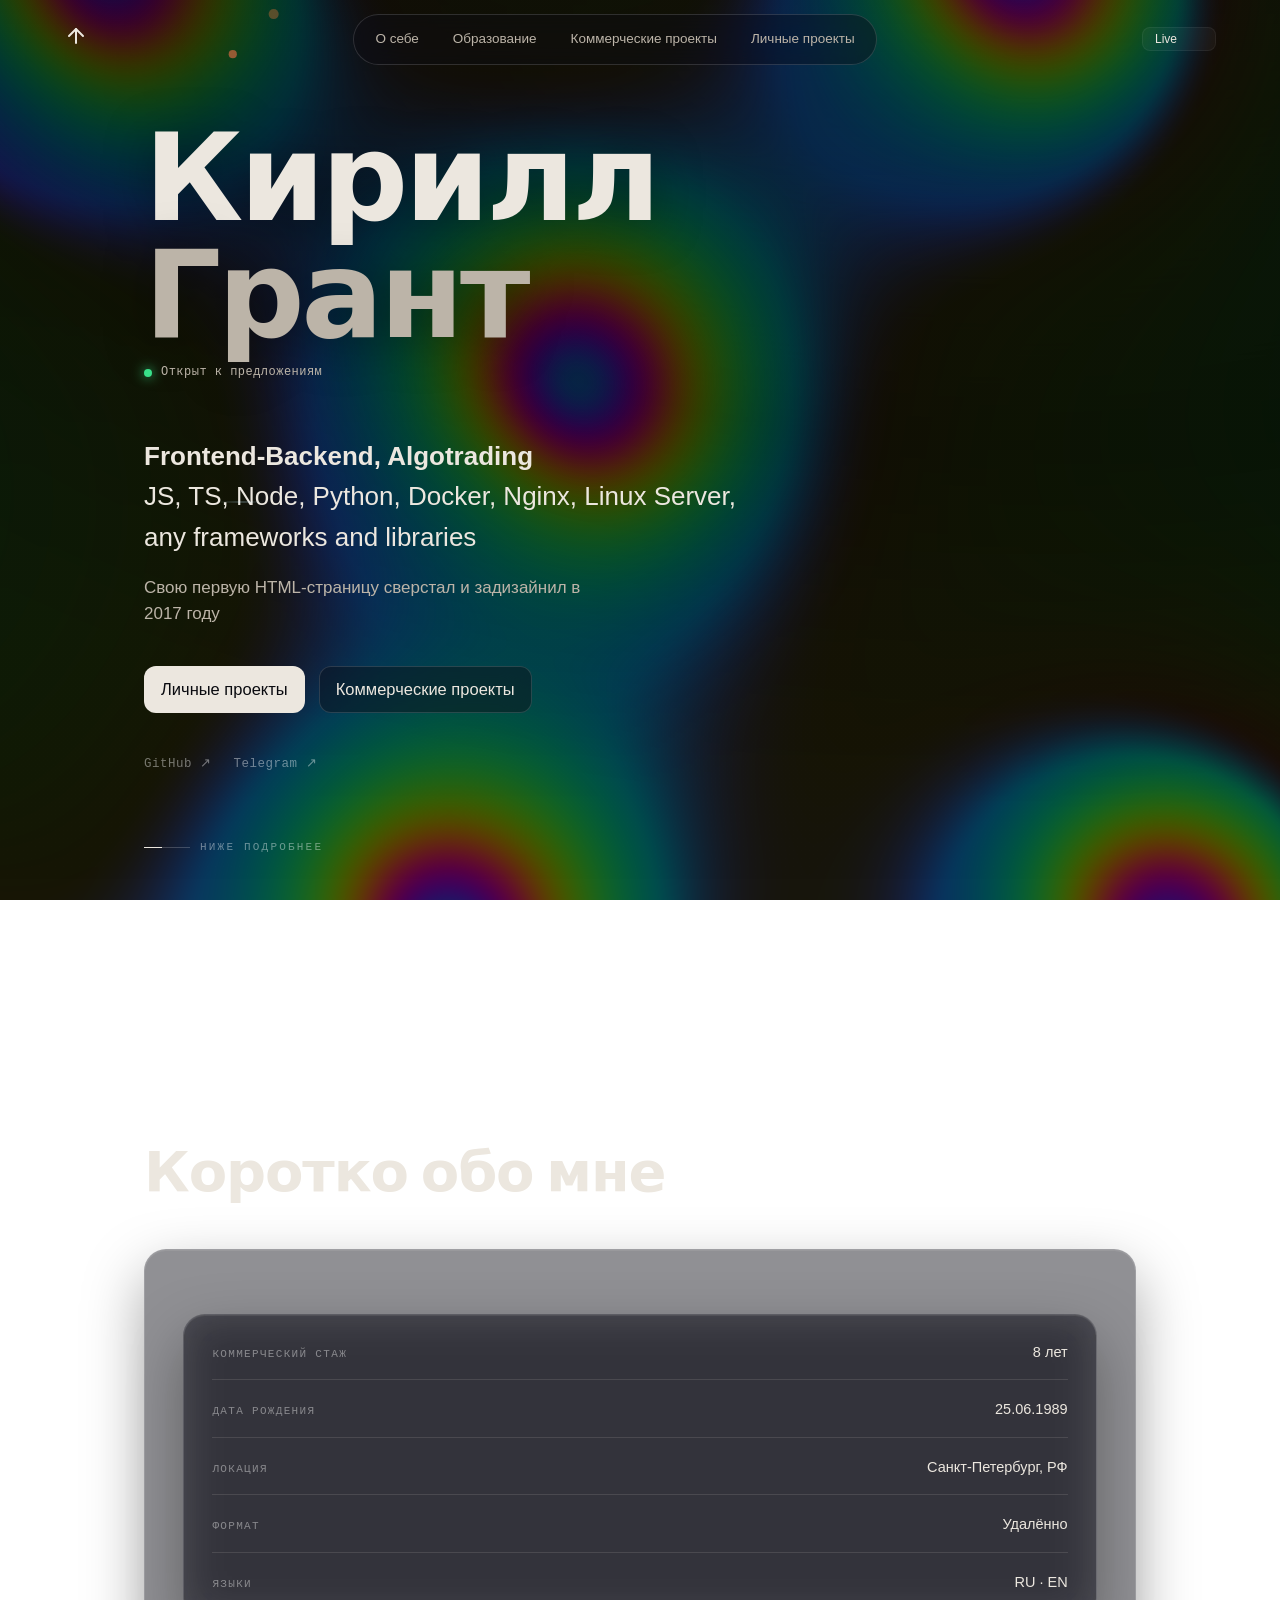
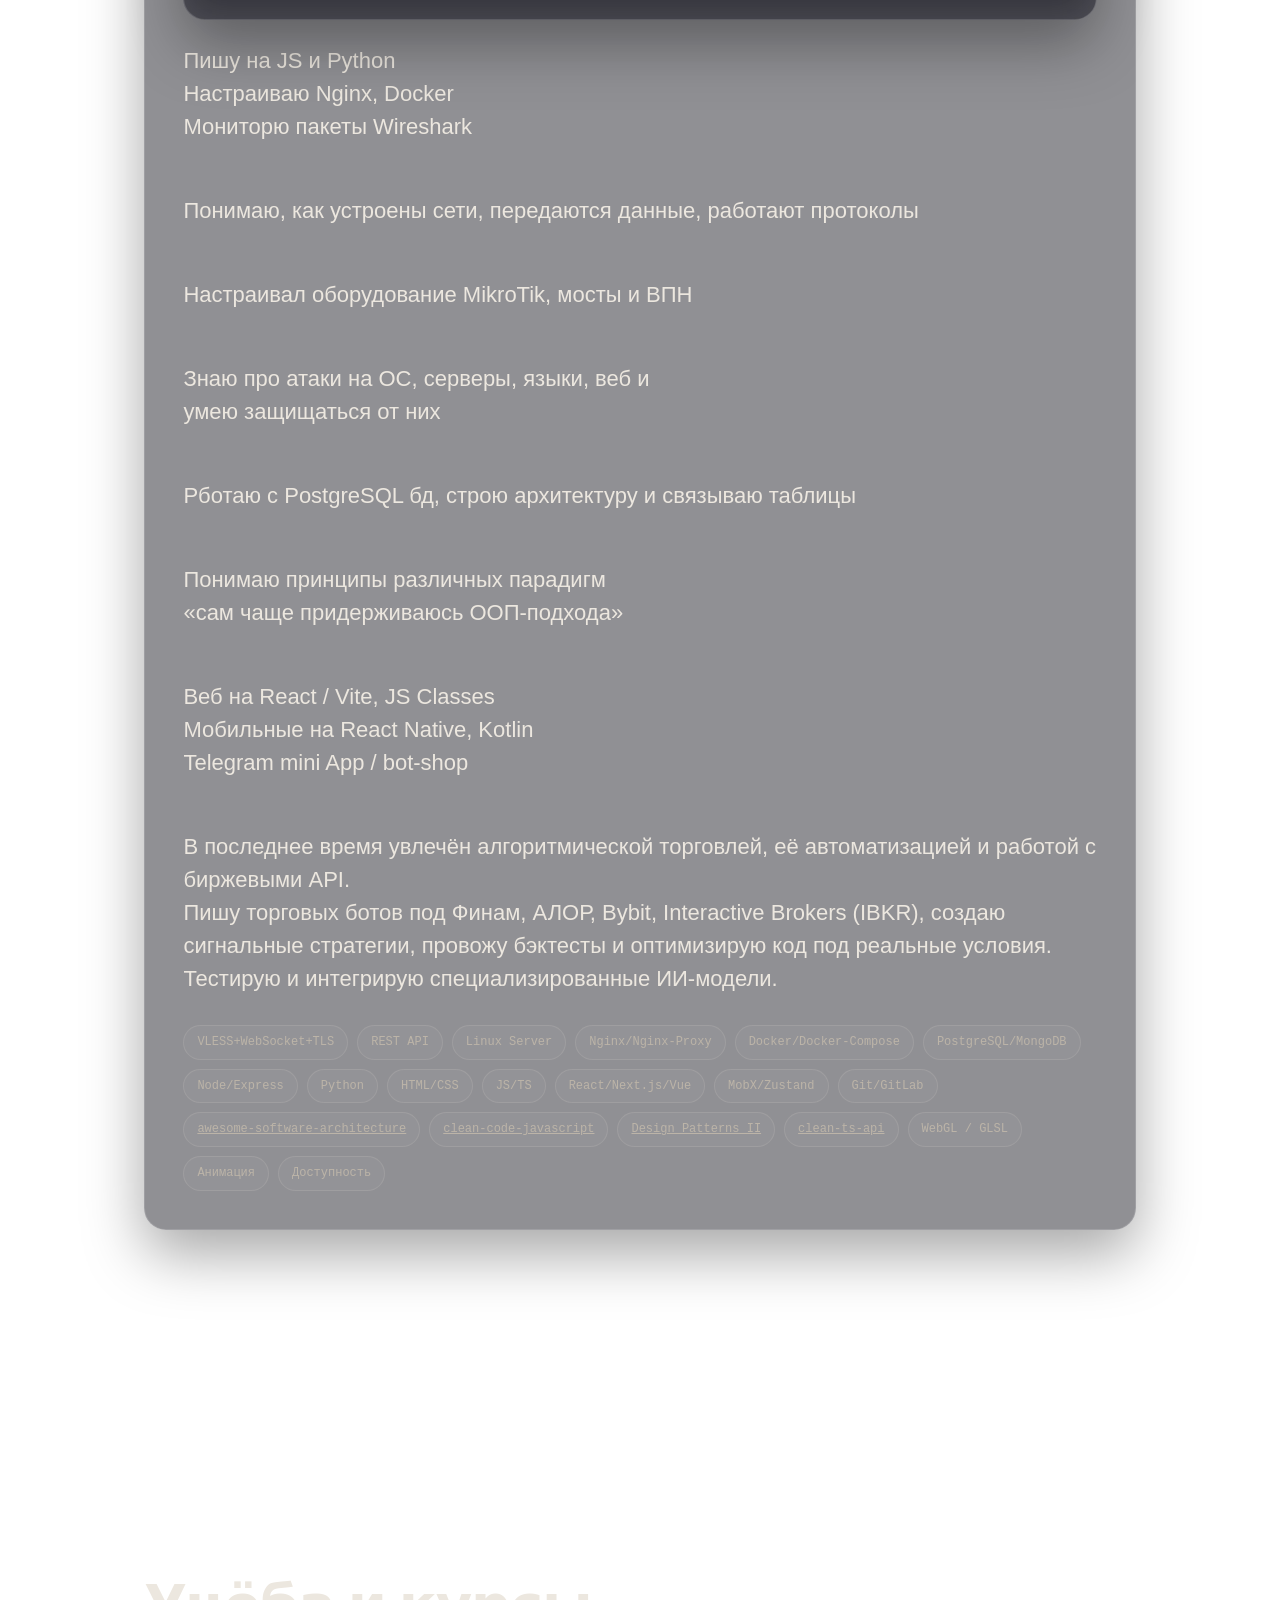
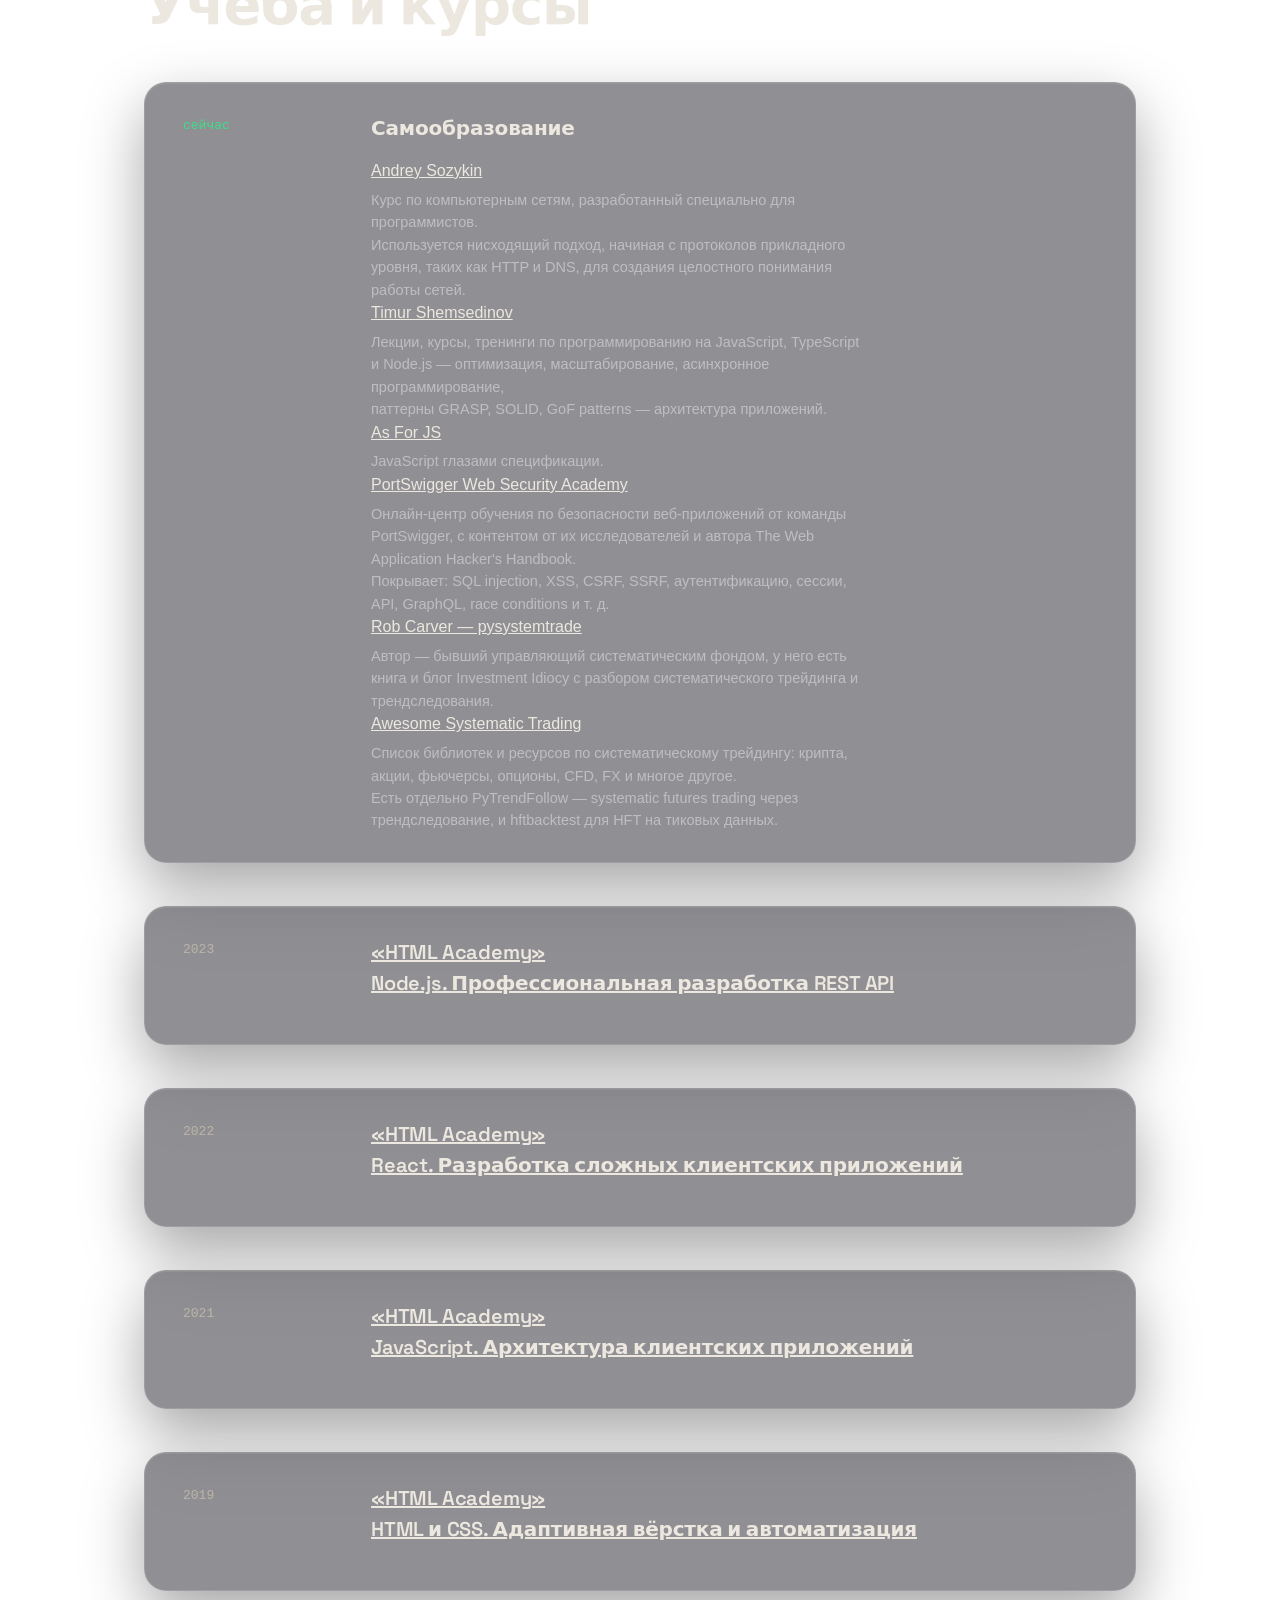
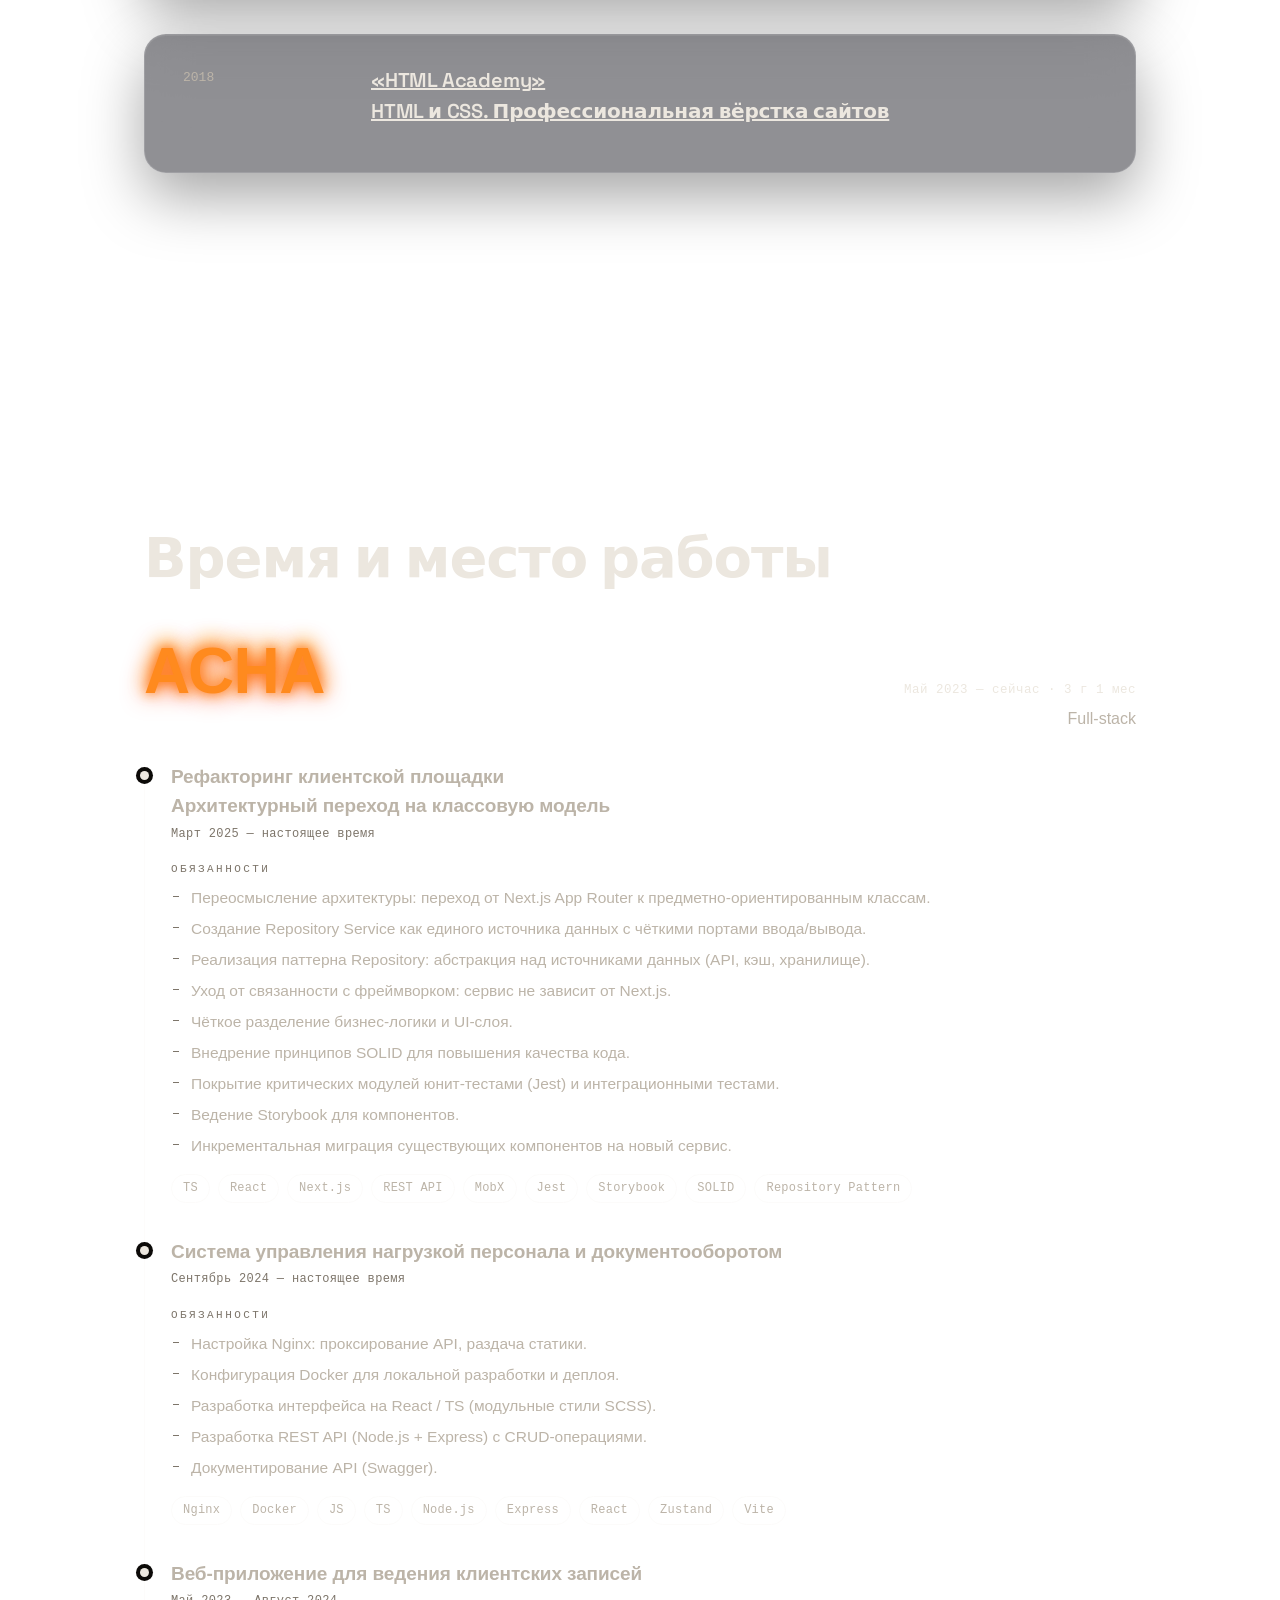
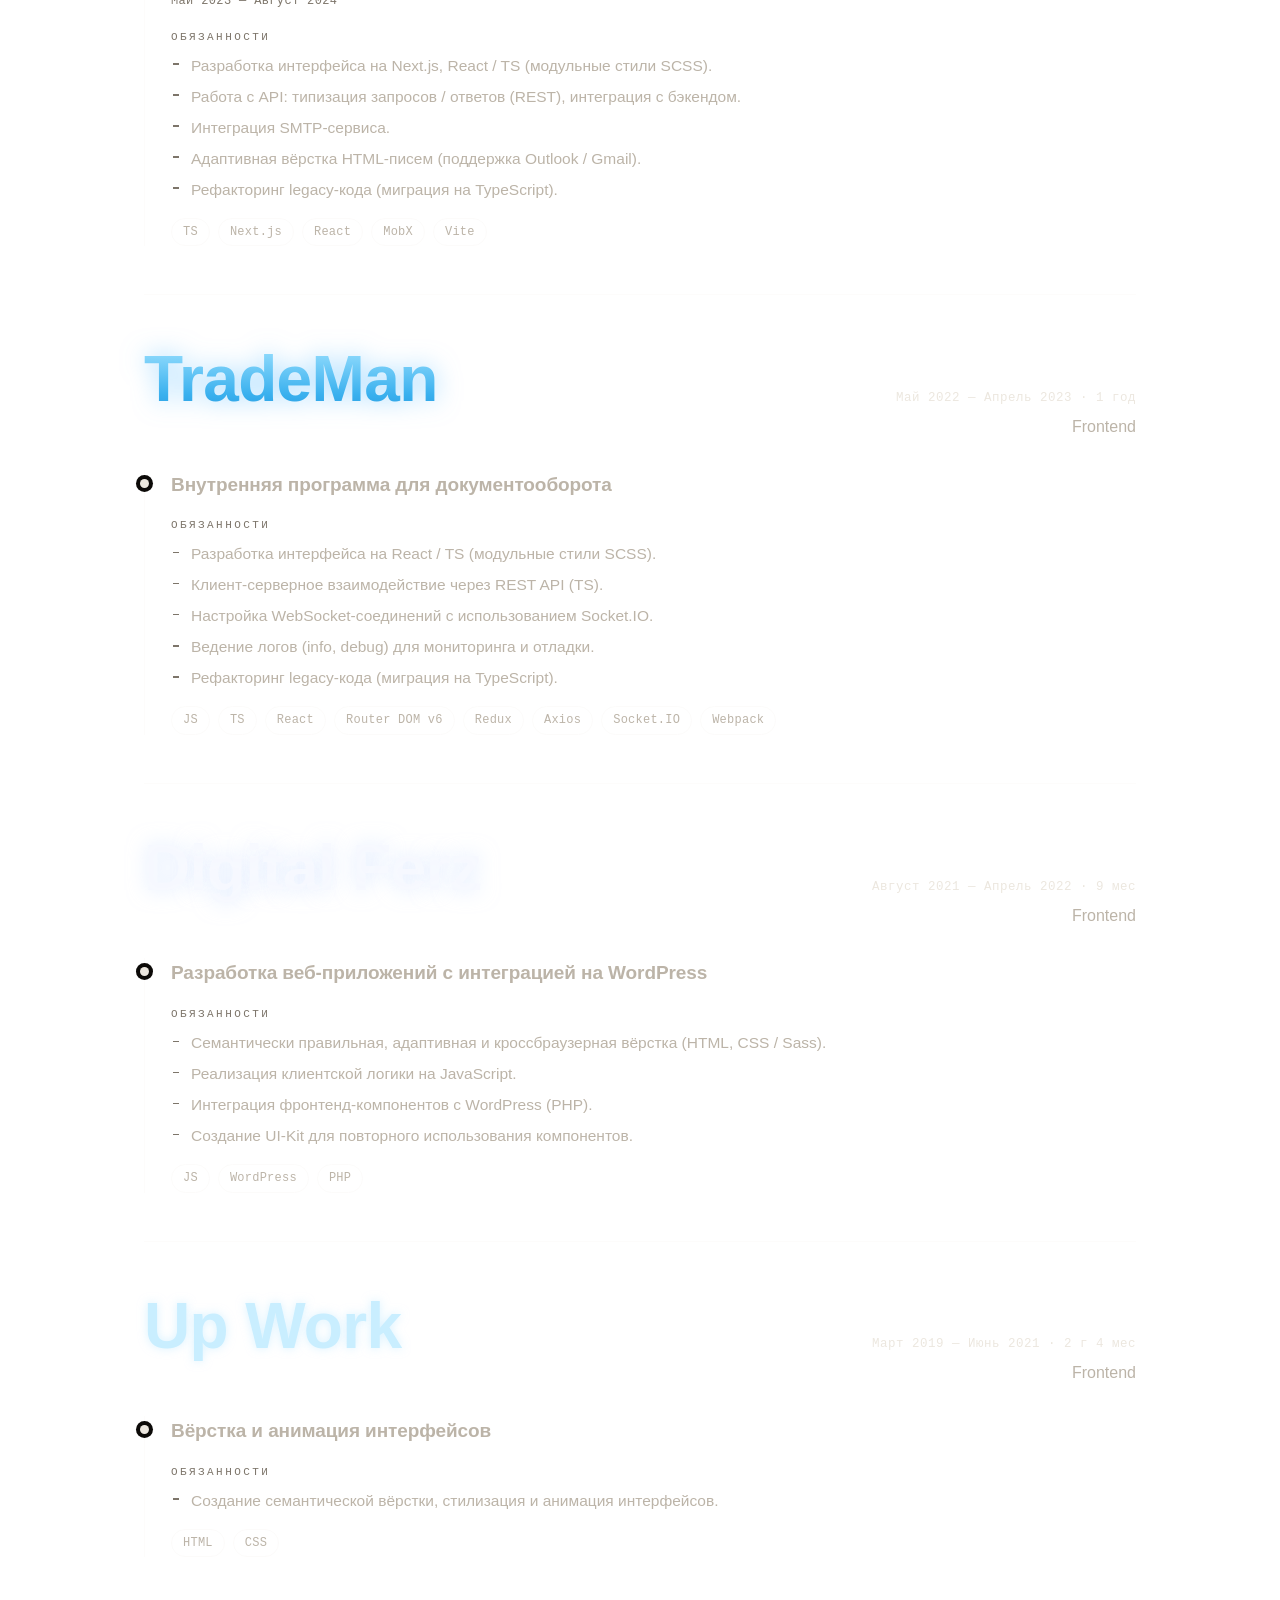
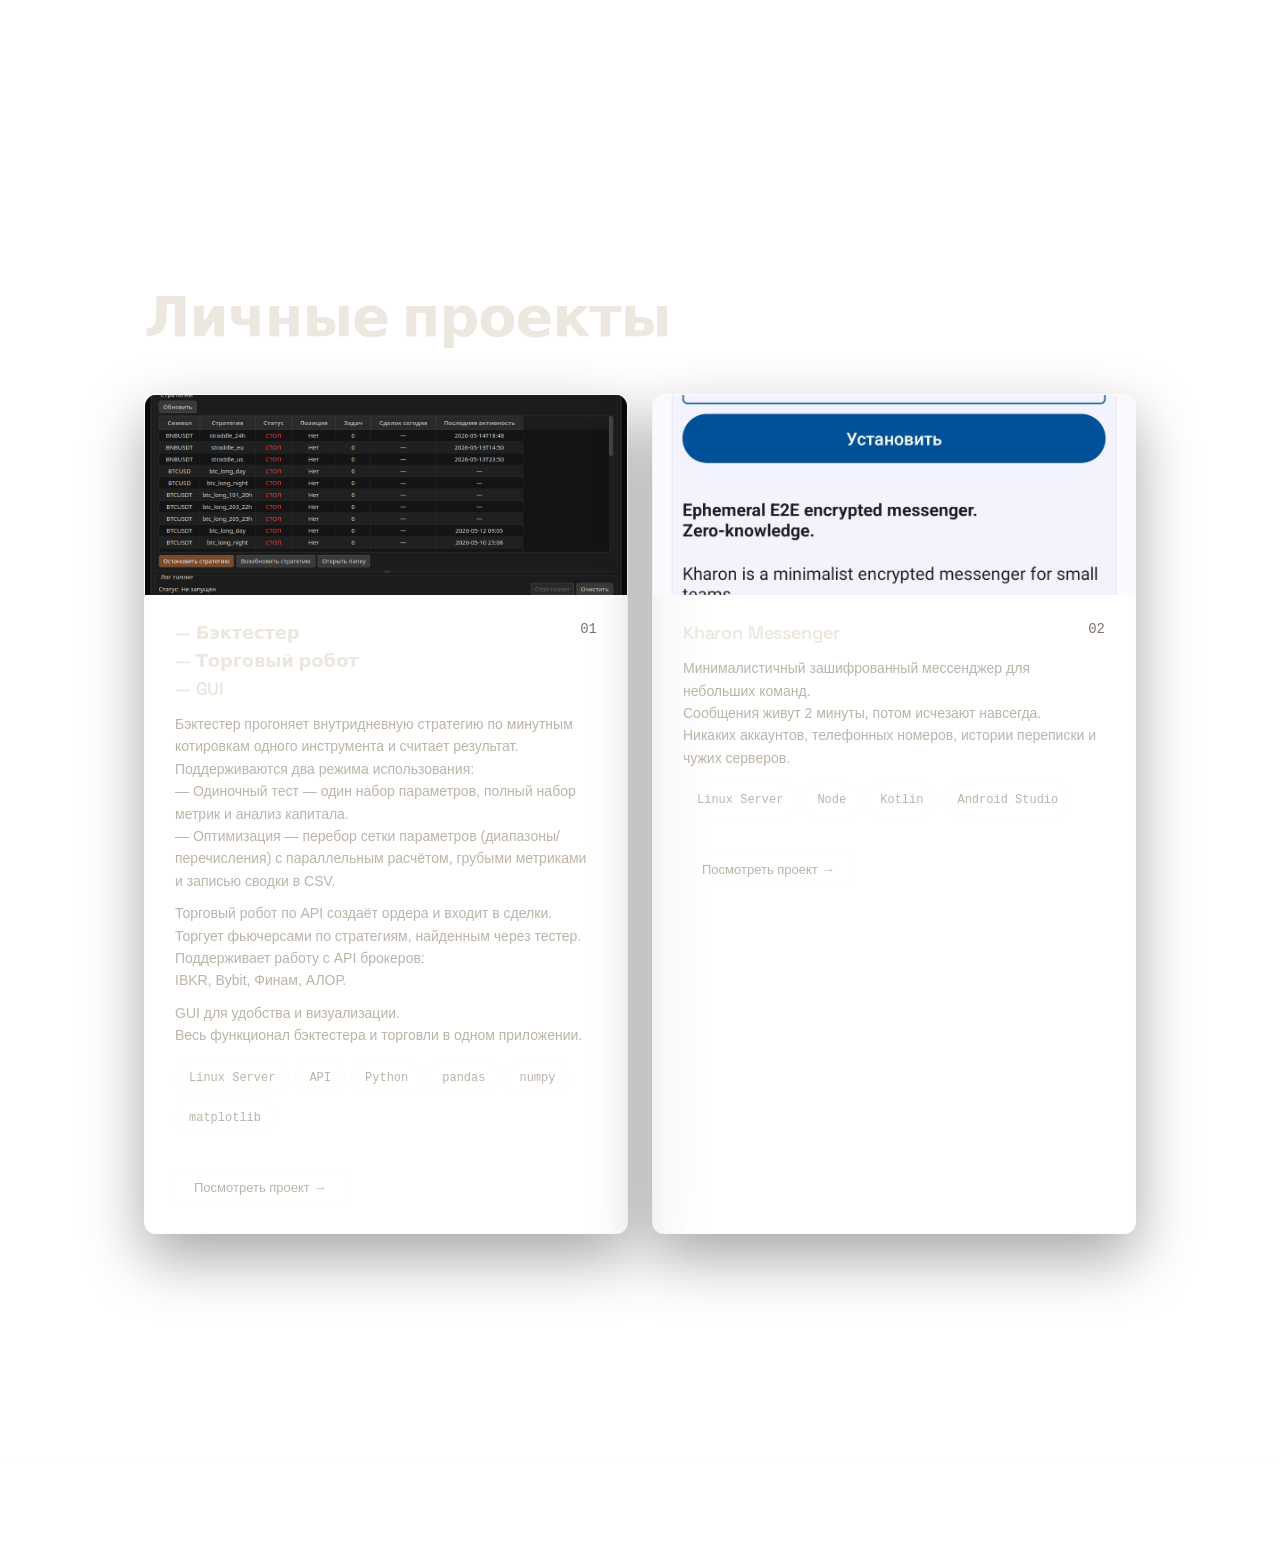
==== index.html @ 5e3b69ba "start" ====
<!DOCTYPE html>
<html lang="ru">
<head>
<meta charset="UTF-8">
<meta name="viewport" content="width=device-width, initial-scale=1.0">

<!-- ============================ SEO ============================ -->
<title>Кирилл Грант — Full-stack-разработчик · Портфолио и резюме</title>
<meta name="description" content="Портфолио и резюме Front-Back-разработчика. О себе, образование и избранные проекты. Вёрстка, JavaScript, интерактивные интерфейсы.">
<meta name="keywords" content="портфолио, резюме, frontend, веб-разработчик, javascript, backend, UI, Кирилл Грант">
<meta name="author" content="Кирилл Грант">
<meta name="robots" content="index, follow">
<meta name="theme-color" content="#06070c">
<link rel="canonical" href="https://webdotG.github.io/">

<!-- Open Graph -->
<meta property="og:type" content="website">
<meta property="og:site_name" content="Кирилл Грант — Портфолио">
<meta property="og:title" content="Кирилл Грант — Front-Back-разработчик">
<meta property="og:description" content="Портфолио и резюме: о себе, образование и избранные проекты.">
<meta property="og:url" content="https://webdotG.github.io/">
<meta property="og:image" content="og-image.png">
<meta property="og:image:width" content="1200">
<meta property="og:image:height" content="630">
<meta property="og:locale" content="ru_RU">

<!-- Twitter -->
<meta name="twitter:card" content="summary_large_image">
<meta name="twitter:title" content="Кирилл Грант — Front-Back-разработчик">
<meta name="twitter:description" content="Портфолио и резюме: о себе, образование и избранные проекты.">
<meta name="twitter:image" content="og-image.png">

<!-- favicon (inline, без отдельного файла) -->
<link rel="icon" href="data:image/svg+xml,%3Csvg xmlns='http://www.w3.org/2000/svg' viewBox='0 0 32 32'%3E%3Crect width='32' height='32' rx='8' fill='%230a0b10'/%3E%3Ctext x='16' y='22' font-family='monospace' font-size='16' font-weight='700' fill='white' text-anchor='middle'%3EКГ%3C/text%3E%3C/svg%3E">

<!-- Structured data: Person -->
<script type="application/ld+json">
{
  "@context": "https://schema.org",
  "@type": "Person",
  "name": "Кирилл Грант",
  "jobTitle": "Front-Back-разработчик",
  "url": "https://webdotG.github.io/",
  "email": "mailto:webdotg.inbox@gmail.com",
  "sameAs": [
    "https://github.com/webdotG",
    "https://t.me/KirillGrant"
  ]
}
</script>

<link rel="preconnect" href="https://fonts.googleapis.com">
<link rel="preconnect" href="https://fonts.gstatic.com" crossorigin>
<link href="https://fonts.googleapis.com/css2?family=Space+Grotesk:wght@400;500;600;700&display=swap" rel="stylesheet">
<link rel="stylesheet" href="styles.css">
<link rel="stylesheet" href="style_job.css">
<link rel="stylesheet" href="lightbox.css">
</head>

<body>
  <!-- shader background: move the mouse · click for a pulse -->
  <canvas id="bg" aria-hidden="true"></canvas>
  <div class="scrim" aria-hidden="true"></div>

  <!-- particles for commercial projects -->
  <canvas id="fx" aria-hidden="true"></canvas>

  <!-- Lightbox для изображений -->
  <div class="lightbox" id="lightbox" aria-hidden="true">
    <button class="lightbox-close" id="lightbox-close" aria-label="Закрыть">✕</button>
    <img class="lightbox-img" id="lightbox-img" src="" alt="Увеличенное изображение">
  </div>

  <div class="page">

    <!-- ===================== NAV ===================== -->
    <nav class="nav">
      <a class="brand" href="#top" aria-label="В начало">
        <svg width="24" height="24" viewBox="0 0 24 24" fill="none" stroke="currentColor" stroke-width="2" stroke-linecap="round" stroke-linejoin="round">
          <path d="M12 19V5"/>
          <path d="M5 12l7-7 7 7"/>
        </svg>
      </a>
      <div class="nav-links">
        <a href="#about">О себе</a>
        <a href="#education">Образование</a>
        <a href="#contact">Коммерческие проекты</a>
        <a href="#work">Личные проекты</a>
      </div>
      <button class="bg-toggle no-ripple" data-bg-cycle type="button" aria-label="Сменить фон">
        <span data-bg-label>Фон 1</span>
      </button>
    </nav>

    <!-- ===================== HERO ===================== -->
    <header class="hero wrap" id="top" data-screen-label="Hero">
      <h1>Кирилл<br><span class="accent">Грант</span></h1>
      <div class="status"><span class="dot"></span>Открыт к предложениям</div>
      <p class="role"><b>Frontend-Backend, Algotrading<br/></b> JS, TS, Node, Python, Docker, Nginx, Linux Server, <br/>
      any frameworks and libraries</p>
      <p class="lede">
        Свою первую HTML-страницу сверстал и задизайнил в 2017 году<br/>
      </p>
      <div class="cta">
        <a class="btn btn-primary" href="#work">Личные проекты</a>
        <a class="btn btn-ghost" href="#contact">Коммерческие проекты</a>
      </div>
      <div class="socials">
        <a href="https://github.com/webdotG" target="_blank" rel="noopener">GitHub ↗</a>
        <a href="https://t.me/KirillGrant" target="_blank" rel="noopener">Telegram ↗</a>
      </div>
      <div class="scroll-hint"><span class="line"></span>Ниже подробнее</div>
    </header>


    <!-- ===================== ABOUT ===================== -->
    <section class="section wrap" id="about" data-screen-label="О себе">
      <div class="section-head reveal">
        <span class="eyebrow">О себе</span>
        <h2>Коротко обо мне</h2>
      </div>
      <div class="about-grid">
        <div class="card about-text reveal">
          <aside class="about-side">
            <div class="card facts reveal d2">
              <div class="fact"><span class="k">Коммерческий стаж</span><span class="v">8 лет</span></div>
              <div class="fact"><span class="k">Дата рождения</span><span class="v">25.06.1989</span></div>
              <div class="fact"><span class="k">Локация</span><span class="v">Санкт-Петербург, РФ</span></div>
              <div class="fact"><span class="k">Формат</span><span class="v">Удалённо</span></div>
              <div class="fact"><span class="k">Языки</span><span class="v">RU · EN</span></div>
            </div>
          </aside>

          <p class="lead">
            Пишу на JS и Python
            <br/>Настраиваю Nginx, Docker
            <br/>Мониторю пакеты Wireshark
          </p>
          <p class="lead">
            Понимаю, как устроены сети, передаются данные, работают протоколы
          </p>
          <p class="lead">
            Настраивал оборудование MikroTik, мосты и ВПН
          </p>
          <p class="lead">
            Знаю про атаки на ОС, серверы, языки, веб и
            <br/>умею защищаться от них
          </p>
          <p class="lead">
            Рботаю с PostgreSQL бд, строю архитектуру и связываю таблицы
          </p>
          <p class="lead">
            Понимаю принципы различных парадигм
            <br/>«сам чаще придерживаюсь ООП-подхода»
          </p>
          <p class="lead">
            Веб на React / Vite, JS Classes
            <br/>Мобильные на React Native, Kotlin
            <br/>Telegram mini App / bot-shop
          </p>

          <p class="lead">
            В последнее время увлечён алгоритмической торговлей, её автоматизацией и работой с биржевыми API.
            <br/>Пишу торговых ботов под Финам, АЛОР, Bybit, Interactive Brokers (IBKR), создаю сигнальные стратегии, провожу бэктесты и оптимизирую код под реальные условия.
            <br/>Тестирую и интегрирую специализированные ИИ-модели.
          </p>

          <div class="tags" aria-label="Навыки">
            <span class="tag">VLESS+WebSocket+TLS</span>
            <span class="tag">REST API</span>
            <span class="tag">Linux Server</span>
            <span class="tag">Nginx/Nginx-Proxy</span>
            <span class="tag">Docker/Docker-Compose</span>
            <span class="tag">PostgreSQL/MongoDB</span>
            <span class="tag">Node/Express</span>
            <span class="tag">Python</span>
            <span class="tag">HTML/CSS</span>
            <span class="tag">JS/TS</span>
            <span class="tag">React/Next.js/Vue</span>
            <span class="tag">MobX/Zustand</span>
            <span class="tag">Git/GitLab</span>
            <span class="tag"><a href="https://github.com/mehdihadeli/awesome-software-architecture" target="_blank" rel="noopener">awesome-software-architecture</a></span>
            <span class="tag"><a href="https://github.com/ryanmcdermott/clean-code-javascript" target="_blank" rel="noopener">clean-code-javascript</a></span>
            <span class="tag"><a href="https://feedback.refactoring.guru/communities/3/topics/946-idea-for-a-new-book-on-design-patterns" target="_blank" rel="noopener">Design Patterns II</a></span>
            <span class="tag"><a href="https://github.com/rmanguinho/clean-ts-api" target="_blank" rel="noopener">clean-ts-api</a></span>
            <span class="tag">WebGL / GLSL</span>
            <span class="tag">Анимация</span>
            <span class="tag">Доступность</span>
          </div>
        </div>

      </div>
    </section>

    <!-- ===================== EDUCATION ===================== -->
    <section class="section wrap" id="education" data-screen-label="Образование">
      <div class="section-head reveal">
        <span class="eyebrow">Образование</span>
        <h2>Учёба и курсы</h2>
      </div>
      <div class="timeline">

        <article class="card edu reveal d1">
          <div class="when"><span class="now">сейчас</span></div>
          <div>
            <h3>Самообразование</h3>

            <a href="https://asozykin.ru/courses/networks_online" target="_blank" rel="noopener">Andrey Sozykin</a>
            <p>
              Курс по компьютерным сетям, разработанный специально для программистов.<br/>
              Используется нисходящий подход, начиная с протоколов прикладного уровня, таких как HTTP и DNS, для создания целостного понимания работы сетей.
            </p>

            <a href="https://www.youtube.com/@TimurShemsedinov" target="_blank" rel="noopener">Timur Shemsedinov</a>
            <p>
              Лекции, курсы, тренинги по программированию на JavaScript, TypeScript и Node.js — оптимизация, масштабирование, асинхронное программирование,
              <br/>паттерны GRASP, SOLID, GoF patterns — архитектура приложений.
            </p>

            <a href="https://www.youtube.com/@AsForJS" target="_blank" rel="noopener">As For JS</a>
            <p>
              JavaScript глазами спецификации.
            </p>

            <a href="https://portswigger.net/web-security" target="_blank" rel="noopener">PortSwigger Web Security Academy</a>
            <p>
              Онлайн-центр обучения по безопасности веб-приложений от команды PortSwigger, с контентом от их исследователей и автора The Web Application Hacker's Handbook.
              <br/>Покрывает: SQL injection, XSS, CSRF, SSRF, аутентификацию, сессии, API, GraphQL, race conditions и т. д.
            </p>

            <a href="https://github.com/robcarver17/pysystemtrade" target="_blank" rel="noopener">Rob Carver — pysystemtrade</a>
            <p>
              Автор — бывший управляющий систематическим фондом, у него есть книга и блог Investment Idiocy с разбором систематического трейдинга и трендследования.
            </p>

            <a href="https://github.com/wangzhe3224/awesome-systematic-trading" target="_blank" rel="noopener">Awesome Systematic Trading</a>
            <p>
              Список библиотек и ресурсов по систематическому трейдингу: крипта, акции, фьючерсы, опционы, CFD, FX и многое другое.
              <br/>Есть отдельно PyTrendFollow — systematic futures trading через трендследование, и hftbacktest для HFT на тиковых данных.
            </p>

          </div>
        </article>

        <article class="card edu reveal">
          <div class="when">2023</div>
          <div>
            <a href="https://htmlacademy.ru/intensive/nodejs" target="_blank" rel="noopener">
              <h3>«HTML Academy» <br/> Node.js. Профессиональная разработка REST API</h3>
            </a>
          </div>
        </article>

        <article class="card edu reveal">
          <div class="when">2022</div>
          <div>
            <a href="https://htmlacademy.ru/intensive/react" target="_blank" rel="noopener">
              <h3>«HTML Academy» <br/> React. Разработка сложных клиентских приложений</h3>
            </a>
          </div>
        </article>

        <article class="card edu reveal">
          <div class="when">2021</div>
          <div>
            <a href="https://htmlacademy.ru/intensive/ecmascript" target="_blank" rel="noopener">
              <h3>«HTML Academy» <br/> JavaScript. Архитектура клиентских приложений</h3>
            </a>
          </div>
        </article>

        <article class="card edu reveal">
          <div class="when">2019</div>
          <div>
            <a href="https://htmlacademy.ru/intensive/adaptive" target="_blank" rel="noopener">
              <h3>«HTML Academy» <br/> HTML и CSS. Адаптивная вёрстка и автоматизация</h3>
            </a>
          </div>
        </article>

        <article class="card edu reveal">
          <div class="when">2018</div>
          <div>
            <a href="https://htmlacademy.ru/intensive/htmlcss" target="_blank" rel="noopener">
              <h3>«HTML Academy» <br/> HTML и CSS. Профессиональная вёрстка сайтов</h3>
            </a>
          </div>
        </article>

      </div>
    </section>

    <!-- ===================== CONTACT ===================== -->
    <section class="contact wrap" id="contact" data-screen-label="Резюме">
      <div class="section-head reveal">
        <span class="eyebrow">Коммерческие проекты</span>
        <h2>Время и место работы</h2>
      </div>

      <!-- ====== ВСТАВКА ИЗ JOB.HTML ====== -->
      <div class="job-container">
        <!-- АСНА -->
        <article class="job_job reveal">
          <div class="job-head_job">
            <h2 class="company_job fx_job fx-fire_job" data-fx="fire">АСНА</h2>
            <span class="dur_job">Май 2023 — сейчас · 3 г 1 мес</span>
          </div>
          <p class="role_job">Full-stack</p>
          <div class="projects_job">
            <div class="project_job">
              <h3>Рефакторинг клиентской площадки<br/>Архитектурный переход на классовую модель</h3>
              <span class="proj-when_job">Март 2025 — настоящее время</span>
              <p class="label_job">Обязанности</p>
              <ul class="duties_job">
                <li>Переосмысление архитектуры: переход от Next.js App Router к предметно-ориентированным классам.</li>
                <li>Создание Repository Service как единого источника данных с чёткими портами ввода/вывода.</li>
                <li>Реализация паттерна Repository: абстракция над источниками данных (API, кэш, хранилище).</li>
                <li>Уход от связанности с фреймворком: сервис не зависит от Next.js.</li>
                <li>Чёткое разделение бизнес-логики и UI-слоя.</li>
                <li>Внедрение принципов SOLID для повышения качества кода.</li>
                <li>Покрытие критических модулей юнит-тестами (Jest) и интеграционными тестами.</li>
                <li>Ведение Storybook для компонентов.</li>
                <li>Инкрементальная миграция существующих компонентов на новый сервис.</li>
              </ul>
              <div class="stack_job">
                <span class="tag_job">TS</span>
                <span class="tag_job">React</span>
                <span class="tag_job">Next.js</span>
                <span class="tag_job">REST API</span>
                <span class="tag_job">MobX</span>
                <span class="tag_job">Jest</span>
                <span class="tag_job">Storybook</span>
                <span class="tag_job">SOLID</span>
                <span class="tag_job">Repository Pattern</span>
              </div>
            </div>

            <div class="project_job">
              <h3>Система управления нагрузкой персонала и документооборотом</h3>
              <span class="proj-when_job">Сентябрь 2024 — настоящее время</span>
              <p class="label_job">Обязанности</p>
              <ul class="duties_job">
                <li>Настройка Nginx: проксирование API, раздача статики.</li>
                <li>Конфигурация Docker для локальной разработки и деплоя.</li>
                <li>Разработка интерфейса на React / TS (модульные стили SCSS).</li>
                <li>Разработка REST API (Node.js + Express) с CRUD-операциями.</li>
                <li>Документирование API (Swagger).</li>
              </ul>
              <div class="stack_job">
                <span class="tag_job">Nginx</span><span class="tag_job">Docker</span><span class="tag_job">JS</span><span class="tag_job">TS</span><span class="tag_job">Node.js</span><span class="tag_job">Express</span><span class="tag_job">React</span><span class="tag_job">Zustand</span><span class="tag_job">Vite</span>
              </div>
            </div>

            <div class="project_job">
              <h3>Веб-приложение для ведения клиентских записей</h3>
              <span class="proj-when_job">Май 2023 — Август 2024</span>
              <p class="label_job">Обязанности</p>
              <ul class="duties_job">
                <li>Разработка интерфейса на Next.js, React / TS (модульные стили SCSS).</li>
                <li>Работа с API: типизация запросов / ответов (REST), интеграция с бэкендом.</li>
                <li>Интеграция SMTP-сервиса.</li>
                <li>Адаптивная вёрстка HTML-писем (поддержка Outlook / Gmail).</li>
                <li>Рефакторинг legacy-кода (миграция на TypeScript).</li>
              </ul>
              <div class="stack_job">
                <span class="tag_job">TS</span><span class="tag_job">Next.js</span><span class="tag_job">React</span><span class="tag_job">MobX</span><span class="tag_job">Vite</span>
              </div>
            </div>
          </div>
        </article>

        <!-- TradeMan -->
        <article class="job_job reveal">
          <div class="job-head_job">
            <h2 class="company_job fx_job fx-water_job" data-fx="water">TradeMan</h2>
            <span class="dur_job">Май 2022 — Апрель 2023 · 1 год</span>
          </div>
          <p class="role_job">Frontend</p>

          <div class="projects_job">
            <div class="project_job">
              <h3>Внутренняя программа для документооборота</h3>
              <p class="label_job">Обязанности</p>
              <ul class="duties_job">
                <li>Разработка интерфейса на React / TS (модульные стили SCSS).</li>
                <li>Клиент-серверное взаимодействие через REST API (TS).</li>
                <li>Настройка WebSocket-соединений с использованием Socket.IO.</li>
                <li>Ведение логов (info, debug) для мониторинга и отладки.</li>
                <li>Рефакторинг legacy-кода (миграция на TypeScript).</li>
              </ul>
              <div class="stack_job">
                <span class="tag_job">JS</span><span class="tag_job">TS</span><span class="tag_job">React</span><span class="tag_job">Router DOM v6</span><span class="tag_job">Redux</span><span class="tag_job">Axios</span><span class="tag_job">Socket.IO</span><span class="tag_job">Webpack</span>
              </div>
            </div>
          </div>
        </article>

        <!-- Digital Ferz -->
        <article class="job_job reveal">
          <div class="job-head_job">
            <h2 class="company_job fx_job fx-ghost_job" data-fx="ghost">Digital Ferz</h2>
            <span class="dur_job">Август 2021 — Апрель 2022 · 9 мес</span>
          </div>
          <p class="role_job">Frontend</p>

          <div class="projects_job">
            <div class="project_job">
              <h3>Разработка веб-приложений с интеграцией на WordPress</h3>
              <p class="label_job">Обязанности</p>
              <ul class="duties_job">
                <li>Семантически правильная, адаптивная и кроссбраузерная вёрстка (HTML, CSS / Sass).</li>
                <li>Реализация клиентской логики на JavaScript.</li>
                <li>Интеграция фронтенд-компонентов с WordPress (PHP).</li>
                <li>Создание UI-Kit для повторного использования компонентов.</li>
              </ul>
              <div class="stack_job">
                <span class="tag_job">JS</span><span class="tag_job">WordPress</span><span class="tag_job">PHP</span>
              </div>
            </div>
          </div>
        </article>

        <!-- Up Work -->
        <article class="job_job reveal">
          <div class="job-head_job">
            <h2 class="company_job fx_job fx-wind_job" data-fx="wind">Up Work</h2>
            <span class="dur_job">Март 2019 — Июнь 2021 · 2 г 4 мес</span>
          </div>
          <p class="role_job">Frontend</p>

          <div class="projects_job">
            <div class="project_job">
              <h3>Вёрстка и анимация интерфейсов</h3>
              <p class="label_job">Обязанности</p>
              <ul class="duties_job">
                <li>Создание семантической вёрстки, стилизация и анимация интерфейсов.</li>
              </ul>
              <div class="stack_job">
                <span class="tag_job">HTML</span><span class="tag_job">CSS</span>
              </div>
            </div>
          </div>
        </article>
      </div>
    </section>

    <!-- ===================== PORTFOLIO ===================== -->
    <section class="section wrap" id="work" data-screen-label="Портфолио">
      <div class="section-head reveal">
        <span class="eyebrow">Портфолио</span>
        <h2>Личные проекты</h2>
      </div>
      <div class="work-grid">

        <!-- ====== ПРОЕКТ 1: Trade Inn ====== -->
        <div class="card project reveal">
          <div class="thumb" data-full="./img/trading.png">
            <img src="./img/trading.png" alt="Trade Inn preview">
          </div>
          <div class="body">
            <div class="top">
              <h3>— Бэктестер <br/>— Торговый робот<br/>— GUI</h3>
              <span class="num">01</span>
            </div>
            <p>
              Бэктестер прогоняет внутридневную стратегию по минутным котировкам одного инструмента и считает результат.
              <br/>Поддерживаются два режима использования:
              <br/>— Одиночный тест — один набор параметров, полный набор метрик и анализ капитала.
              <br/>— Оптимизация — перебор сетки параметров (диапазоны/перечисления) с параллельным расчётом, грубыми метриками и записью сводки в CSV.
            </p>
            <p>
              Торговый робот по API создаёт ордера и входит в сделки.
              <br/>Торгует фьючерсами по стратегиям, найденным через тестер.
              <br/>Поддерживает работу с API брокеров:
              <br/>IBKR, Bybit, Финам, АЛОР.
            </p>
            <p>
              GUI для удобства и визуализации.
              <br/>Весь функционал бэктестера и торговли в одном приложении.
            </p>
            <div class="meta">
              <span class="tag">Linux Server</span>
              <span class="tag">API</span>
              <span class="tag">Python</span>
              <span class="tag">pandas</span>
              <span class="tag">numpy</span>
              <span class="tag">matplotlib</span>
            </div>
            <a href="https://github.com/webdotG/trade_inn" target="_blank" rel="noopener" class="project-link">
              Посмотреть проект →
            </a>
          </div>
        </div>

        <!-- ====== ПРОЕКТ 2: Kharon Messenger ====== -->
        <div class="card project reveal d1">
          <div class="thumb" data-full="./img/kharon_messeger.jpg">
            <img src="./img/kharon_messeger.jpg" alt="Kharon Messenger preview">
          </div>
          <div class="body">
            <div class="top">
              <h3>Kharon Messenger</h3>
              <span class="num">02</span>
            </div>
            <p>
              Минималистичный зашифрованный мессенджер для небольших команд.
              <br/>Сообщения живут 2 минуты, потом исчезают навсегда.
              <br/>Никаких аккаунтов, телефонных номеров, истории переписки и чужих серверов.
            </p>
            <div class="meta">
              <span class="tag">Linux Server</span>
              <span class="tag">Node</span>
              <span class="tag">Kotlin</span>
              <span class="tag">Android Studio</span>
            </div>
            <a href="https://github.com/webdotG/kharon-mess" target="_blank" rel="noopener" class="project-link">
              Посмотреть проект →
            </a>
          </div>
        </div>

      </div>
    </section>

    <footer class="footer">
      <span>© <span id="year"></span> Кирилл Грант</span>
      <span>Сделано на HTML · CSS · WebGL</span>
    </footer>
  </div>

  <script data-cfasync="false" src="/cdn-cgi/scripts/5c5dd728/cloudflare-static/email-decode.min.js"></script>
  <script src="shaders.js"></script>
  <script src="app.js"></script>
  <script src="script_job.js"></script>
  <script src="lightbox.js"></script>
  <script>
    // year
    document.getElementById('year').textContent = new Date().getFullYear();
    // scroll reveal
    (function(){
      var els = document.querySelectorAll('.reveal');
      if(!('IntersectionObserver' in window)){ els.forEach(function(e){ e.classList.add('in'); }); return; }
      var io = new IntersectionObserver(function(entries){
        entries.forEach(function(en){ if(en.isIntersecting){ en.target.classList.add('in'); io.unobserve(en.target); } });
      }, { threshold:0.14, rootMargin:'0px 0px -8% 0px' });
      els.forEach(function(e){ io.observe(e); });
    })();
  </script>
</body>
</html>
---- styles.css ----
:root{
  --ink:        rgba(255,255,255,0.95);
  --ink-2:      rgba(255,255,255,0.66);
  --ink-3:      rgba(255,255,255,0.42);
  --line:       rgba(255,255,255,0.12);
  --line-2:     rgba(255,255,255,0.20);

  --glass:      rgba(14,15,22,0.46);
  --glass-2:    rgba(20,22,32,0.60);
  --glass-edge: rgba(255,255,255,0.14);

  --maxw: 1120px;
  --gutter: clamp(20px, 5vw, 64px);

  --font-display: "Space Grotesk", ui-sans-serif, system-ui, sans-serif;
  --font-body:    ui-sans-serif, system-ui, -apple-system, "Segoe UI", Roboto, sans-serif;
  --font-mono:    ui-monospace, "SF Mono", "JetBrains Mono", Menlo, Consolas, monospace;

  --r: 16px;
  --r-lg: 22px;
}

*{ margin:0; padding:0; box-sizing:border-box; }
html{ scroll-behavior: auto !important; }
body{
  font-family:var(--font-body);
  color:var(--ink);
  background:#06070c;
  -webkit-font-smoothing:antialiased;
  line-height:1.6;
  overflow-x:hidden;
}

/* fixed shader layer */
#bg{
  position:fixed; inset:0;
  width:100vw; height:100vh;
  display:block; z-index:0;
  pointer-events:none;
}
/* legibility scrim that sits between canvas and content */

.scrim{
  position:fixed; inset:0; z-index:1; pointer-events:none;
  background:
    radial-gradient(120% 90% at 80% 0%, rgba(0,0,0,0) 0%, rgba(0,0,0,0.25) 55%, rgba(0,0,0,0) 100%),
    linear-gradient(180deg, rgba(6,7,12,0.20) 0%, rgba(6,7,12,0.05) 40%, rgba(6,7,12,0) 100%);
}
.page{ position:relative; z-index:2; }

/* shared layout helpers */
.wrap{ max-width:var(--maxw); margin:0 auto; padding-inline:var(--gutter); }
.mono{ font-family:var(--font-mono); }
.eyebrow{
  font-family:var(--font-mono);
  font-size:11px; letter-spacing:0.34em; text-transform:uppercase;
  color:var(--ink-3);
  display:inline-flex; align-items:center; gap:10px;
}
.eyebrow::before{
  content:""; width:22px; height:1px; background:var(--line-2);
}
a{ color:inherit; }

/* ---------------- NAV ---------------- */
.nav{
  position:fixed; top:0; left:0; right:0; z-index:20;
  display:flex; align-items:center; justify-content:space-between;
  padding:14px var(--gutter);
}
/* .nav .brand{
  display:flex; align-items:center; gap:12px;
  font-family:var(--font-display); font-weight:600; letter-spacing:-0.01em;
  font-size:21px;
  text-decoration: none;
} */
.brand .mark{
  width:30px; height:30px; border-radius:9px;
  display:grid; place-items:center;
  background:linear-gradient(150deg, rgba(255,255,255,0.22), rgba(255,255,255,0.04));
  border:1px solid var(--glass-edge);
  font-family:var(--font-mono); font-size:13px; font-weight:600;
}
.nav-links{
  display:flex; align-items:center; gap:4px;
  padding:6px;
  background:var(--glass); border:1px solid var(--glass-edge);
  border-radius:999px;
  backdrop-filter:blur(18px) saturate(1.4); -webkit-backdrop-filter:blur(18px) saturate(1.4);
}
.nav-links a{
  text-decoration:none; color:var(--ink-2);
  font-size:13.5px; padding:8px 15px; border-radius:999px;
  transition:color .2s ease, background .2s ease;
}
.nav-links a:hover{ color:var(--ink); background:rgba(255,255,255,0.07); }
/* .bg-toggle{
  display:inline-flex; align-items:center; gap:9px;
  background:var(--glass); border:1px solid var(--glass-edge);
  border-radius:999px; padding:7px 7px 7px 14px;
  backdrop-filter:blur(18px) saturate(1.4); -webkit-backdrop-filter:blur(18px) saturate(1.4);
  cursor:pointer; color:var(--ink-2);
  font-family:var(--font-mono); font-size:11px; letter-spacing:0.06em;
}
.bg-toggle b{ color:var(--ink); font-weight:500; min-width:84px; text-align:left; }
.bg-toggle .swap{
  width:26px; height:26px; border-radius:50%;
  border:1px solid var(--line-2);
  display:grid; place-items:center; font-size:13px; color:var(--ink);
  transition:transform .4s cubic-bezier(.2,.8,.2,1);
}
.bg-toggle:hover .swap{ transform:rotate(180deg); }
@media (max-width:820px){ .nav-links{ display:none; } } */
.bg-toggle {
  font-size: 12px;
  padding: 4px 8px 4px 12px;
  border-radius: 8px;
  background: rgba(255,255,255,0.04);
  border: 1px solid rgba(255,255,255,0.06);
  color: var(--ink-2, #bcb4a8);
  cursor: pointer;
  display: flex;
  align-items: center;
  gap: 6px;
  transition: background 0.25s, border-color 0.25s;
}
.bg-toggle:hover {
  background: rgba(255,255,255,0.08);
  border-color: rgba(255,255,255,0.12);
}
.bg-toggle span:first-child {
  color: var(--ink);
  font-weight: 500;
  min-width: 52px;
  text-align: left;
}
.bg-toggle .swap {
  width: 22px;
  height: 22px;
  border-radius: 50%;
  border: 1px solid var(--line-2, rgba(255,255,255,0.12));
  display: grid;
  place-items: center;
  font-size: 11px;
  color: var(--ink);
  transition: transform 0.4s cubic-bezier(0.2, 0.8, 0.2, 1);
}
.bg-toggle:hover .swap {
  transform: rotate(180deg);
}
/* ---------------- HERO ---------------- */
.hero{
  min-height:100vh;
  display:flex; flex-direction:column; justify-content:center;
  padding-block:120px 80px;
}
.hero .status{
  padding-top: 10px;
  display:inline-flex; align-items:center; gap:9px;
  font-family:var(--font-mono); font-size:12px; letter-spacing:0.04em; color:var(--ink-2);
  margin-bottom:30px;
}
.hero .status .dot{
  width:8px; height:8px; border-radius:50%;
  background:#39e08a; box-shadow:0 0 12px #39e08a;
  animation:blink 2.6s ease-in-out infinite;
}
@keyframes blink{ 0%,100%{opacity:.4;} 50%{opacity:1;} }
.hero h1{
  font-family:var(--font-display); font-weight:600;
  font-size:clamp(46px, 9.5vw, 132px);
  line-height:0.96; letter-spacing:-0.03em;
  text-wrap:balance;
  text-shadow:0 6px 50px rgba(0,0,0,0.4);
}
.hero h1 .accent{ color:var(--ink-2); }
.hero .role{
  margin-top:24px;
  font-size:clamp(18px, 2.4vw, 26px); font-weight:400; color:var(--ink);
  max-width:44ch; text-wrap:pretty;
}
.hero .role b{ font-weight:600; }
.hero .lede{
  margin-top:18px; max-width:52ch; color:var(--ink-2);
  font-size:clamp(15px, 1.6vw, 17px); text-wrap:pretty;
}
.cta{ display:flex; flex-wrap:wrap; gap:14px; margin-top:38px; }
.btn{
  display:inline-flex; align-items:center; gap:10px;
  padding:10px 16px; border-radius:12px; cursor:pointer;
  font-size:16.5px; font-weight:500; text-decoration:none;
  border:1px solid transparent; transition:transform .15s ease, background .2s ease, border-color .2s ease;
}
.btn:active{ transform:translateY(1px); }
.btn-primary{ background:var(--ink); color:#0a0b10; }
.btn-primary:hover{ background:#fff; }
.btn-ghost{ background:var(--glass); border-color:var(--glass-edge); color:var(--ink);
  backdrop-filter:blur(14px); -webkit-backdrop-filter:blur(14px); }
.btn-ghost:hover{ border-color:var(--line-2); background:var(--glass-2); }
.hero .socials{
  display:flex; gap:22px; margin-top:42px;
  font-family:var(--font-mono); font-size:12.5px; letter-spacing:0.04em;
}
.hero .socials a{ color:var(--ink-3); text-decoration:none; transition:color .2s ease; }
.hero .socials a:hover{ color:var(--ink); }
.scroll-hint{
  margin-top:64px; font-family:var(--font-mono); font-size:11px;
  letter-spacing:0.2em; text-transform:uppercase; color:var(--ink-3);
  display:flex; align-items:center; gap:10px;
}
.scroll-hint .line{ width:46px; height:1px; background:var(--line-2); position:relative; overflow:hidden; }
.scroll-hint .line::after{
  content:""; position:absolute; inset:0; width:40%;
  background:var(--ink); animation:slide 2.4s ease-in-out infinite;
}
@keyframes slide{ 0%{transform:translateX(-120%);} 100%{transform:translateX(320%);} }

/* ---------------- SECTION SHELL ---------------- */
.section{ padding-block:clamp(70px, 11vw, 140px); }
.section-head{ margin-bottom:48px; }
.section-head h2{
  font-family:var(--font-display); font-weight:600;
  font-size:clamp(30px, 5vw, 56px); letter-spacing:-0.02em; line-height:1.04;
  margin-top:16px; text-wrap:balance;
}

/* glass card */
.card{
  margin-bottom: 25px;
  background:var(--glass); border:1px solid var(--glass-edge);
  border-radius:var(--r-lg);
  backdrop-filter:blur(22px) saturate(1.3); -webkit-backdrop-filter:blur(22px) saturate(1.3);
  box-shadow:0 24px 60px rgba(0,0,0,0.35), inset 0 1px 0 rgba(255,255,255,0.08);
}

/* ---------------- ABOUT ---------------- */
.about-grid{
  display:flex; flex-direction: column; width: 100%; gap:30px; 
}
.about-text{ padding:38px clamp(28px,3vw,44px); }
.about-text p{ color:var(--ink-2); font-size:clamp(15px,1.6vw,17.5px); }
.about-text p + p{ margin-top:18px; }
.about-text .lead{ padding-top: 25px; color:var(--ink); font-size:clamp(18px,2vw,22px); line-height:1.5; margin-bottom:26px; }
.tags{ display:flex; flex-wrap:wrap; gap:9px; margin-top:30px; }
.tag{
  font-family:var(--font-mono); font-size:12px; color:var(--ink-2);
  padding:7px 13px; border-radius:999px;
  border:1px solid var(--line); background:rgba(255,255,255,0.03);
}
.about-side{ display:flex; flex-direction:column; gap:20px; }
.portrait{
  aspect-ratio:4/5; border-radius:var(--r-lg); overflow:hidden;
  border:1px solid var(--glass-edge);
}
.facts{ padding:26px 28px; display:grid; gap:18px; }
.fact{ display:flex; justify-content:space-between; align-items:baseline; gap:14px;
  border-bottom:1px solid var(--line); padding-bottom:16px; }
.fact:last-child{ border-bottom:0; padding-bottom:0; }
.fact .k{ font-family:var(--font-mono); font-size:11px; letter-spacing:0.12em; text-transform:uppercase; color:var(--ink-3); }
.fact .v{ text-align:right; color:var(--ink); font-size:14.5px; }
@media (max-width:820px){ .about-grid{ grid-template-columns:1fr; } }

/* striped image placeholder */
.ph{
  position:relative;
  background:
    repeating-linear-gradient(135deg, rgba(255,255,255,0.05) 0 10px, rgba(255,255,255,0.015) 10px 20px),
    linear-gradient(180deg, rgba(255,255,255,0.04), rgba(255,255,255,0.01));
  display:grid; place-items:center;
}
.ph span{
  font-family:var(--font-mono); font-size:11px; letter-spacing:0.18em; text-transform:uppercase;
  color:var(--ink-3); border:1px dashed var(--line-2); padding:8px 14px; border-radius:8px;
  background:rgba(0,0,0,0.25);
}

/* ---------------- EDUCATION (timeline) ---------------- */
.timeline{ display:grid; gap:18px; }
.edu{
  display:grid; grid-template-columns:160px 1fr; gap:28px;
  padding:30px clamp(26px,3vw,38px);
}
.edu .when{ font-family:var(--font-mono); font-size:13px; color:var(--ink-2); padding-top:3px; }
.edu .when .now{ color:#39e08a; }
.edu h3{ font-family:var(--font-display); font-weight:600; font-size:20px; letter-spacing:-0.01em; padding-bottom: 15px;}
.edu .org{ color:var(--ink-2); font-size:14.5px; margin-top:3px; }
.edu p{ color:var(--ink-3); font-size:14.5px; margin-top:5px; max-width:62ch; }
.edu a{padding-top: 15px;}
@media (max-width:620px){ .edu{ grid-template-columns:1fr; gap:10px; } }



/* ---------------- CONTACT / FOOTER ---------------- */
.contact{ padding-block:clamp(80px,12vw,150px); }
.contact .big{
  font-family:var(--font-display); font-weight:600; letter-spacing:-0.025em;
  font-size:clamp(34px,7vw,86px); line-height:1.0; text-wrap:balance;
}
.contact .big a{ text-decoration:none; border-bottom:2px solid var(--line-2);
  transition:border-color .25s ease; }
.contact .big a:hover{ border-color:var(--ink); }
.contact .row{ display:flex; flex-wrap:wrap; gap:28px; margin-top:40px;
  font-family:var(--font-mono); font-size:13px; }
.contact .row a{ color:var(--ink-2); text-decoration:none; transition:color .2s ease; }
.contact .row a:hover{ color:var(--ink); }
.footer{
  border-top:1px solid var(--line); margin-top:90px; padding-block:30px;
  display:flex; flex-wrap:wrap; justify-content:space-between; gap:14px;
  font-family:var(--font-mono); font-size:12px; color:var(--ink-3);
}

/* ---------------- scroll reveal ---------------- */
.reveal{ opacity:0; transform:translateY(26px); transition:opacity .7s ease, transform .7s cubic-bezier(.2,.8,.2,1); }
.reveal.in{ opacity:1; }
.reveal.d1{ transition-delay:.08s; }
.reveal.d2{ transition-delay:.16s; }
.reveal.d3{ transition-delay:.24s; }
@media (prefers-reduced-motion:reduce){
  html{ scroll-behavior:auto; }
  .reveal{ opacity:1; transform:none; transition:none; }
  .scroll-hint .line::after, .hero .status .dot{ animation:none; }
}



/* ---- Project cards ---- */
.card.project {
  display: flex;
  flex-direction: column;
  background: rgba(255, 255, 255, 0.02);
  border: 1px solid var(--line, rgba(255, 255, 255, 0.06));
  border-radius: 12px;
  overflow: hidden;
  transition: border-color 0.3s ease, transform 0.3s ease;
}
.card.project:hover {
  border-color: rgba(255, 255, 255, 0.12);
  transform: translateY(-2px);
}

/* ---- Thumb (превью) ---- */
.project .thumb {
  width: 100%;
  height: 200px;
  overflow: hidden;
  background: var(--bg, #0c0a08);
  cursor: pointer;
  position: relative;
  flex-shrink: 0;
}
.project .thumb img {
  width: 100%;
  height: 100%;
  object-fit: cover;
  display: block;
  transition: transform 0.4s ease;
}
.project .thumb:hover img {
  transform: scale(1.04);
}
.project .thumb::after {
  content: '🔍';
  position: absolute;
  bottom: 10px;
  right: 12px;
  font-size: 18px;
  opacity: 0;
  transition: opacity 0.3s ease;
  background: rgba(0, 0, 0, 0.55);
  border-radius: 50%;
  padding: 4px 6px;
  line-height: 1;
  pointer-events: none;
}
.project .thumb:hover::after {
  opacity: 1;
}

/* ---- Body ---- */
.project .body {
  padding: 18px 20px 20px;
  display: flex;
  flex-direction: column;
  flex: 1;
}
.project .body .top {
  display: flex;
  justify-content: space-between;
  align-items: flex-start;
  gap: 12px;
}
.project .body .top h3 {
  margin: 0;
  font-size: 18px;
  font-weight: 600;
}
.project .body .num {
  font-family: var(--mono, monospace);
  font-size: 14px;
  color: var(--muted, #7d756a);
  flex-shrink: 0;
}
.project .body p {
  color: var(--ink-2, #bcb4a8);
  font-size: 14px;
  line-height: 1.6;
  margin: 10px 0 0;
}
.project .body .meta {
  margin-top: 14px;
  display: flex;
  flex-wrap: wrap;
  gap: 6px;
}

/* ---- Project link (кнопка) ---- */
.project-link {
  display: inline-block;
  margin-top: 35px;
  padding: 6px 18px;
  border: 1px solid var(--line, rgba(255, 255, 255, 0.1));
  border-radius: 6px;
  font-size: 13px;
  color: var(--ink-2, #bcb4a8);
  text-decoration: none;
  transition: all 0.25s ease;
  align-self: flex-start;
}
.project-link:hover {
  background: rgba(255, 255, 255, 0.06);
  border-color: var(--ink, #ece7df);
  color: var(--ink, #ece7df);
}

/* ---- Адаптив ---- */
@media (max-width: 560px) {
  .project .thumb {
    height: 150px;
  }
  .project .body {
    padding: 14px 16px 16px;
  }
  .project .body .top h3 {
    font-size: 16px;
  }
}

/* ---------------- PORTFOLIO ---------------- */
.work-grid{ display:grid; grid-template-columns:repeat(2,1fr); gap:24px; }
.project{
  overflow:hidden; text-decoration:none; color:inherit;
  display:flex; flex-direction:column;
  transition:transform .25s cubic-bezier(.2,.8,.2,1), border-color .25s ease;
}
.project:hover{ transform:translateY(-6px); border-color:var(--line-2); }
.project .thumb{ aspect-ratio:16/10; }
.project .body{ padding:24px clamp(22px,2.4vw,30px) 28px; }
.project .top{ display:flex; justify-content:space-between; align-items:baseline; gap:14px; }
.project h3{ font-family:var(--font-display); font-weight:600; font-size:21px; letter-spacing:-0.01em; }
.project .num{ font-family:var(--font-mono); font-size:12px; color:var(--ink-3); }
.project p{ color:var(--ink-2); font-size:14.5px; margin-top:10px; }
.project .meta{ display:flex; flex-wrap:wrap; gap:7px; margin-top:18px; }
.project .arrow{ margin-top:20px; font-family:var(--font-mono); font-size:13px; color:var(--ink);
  display:inline-flex; align-items:center; gap:8px; }
.project .arrow span{ transition:transform .2s ease; }
.project:hover .arrow span{ transform:translateX(5px); }
@media (max-width:760px){ .work-grid{ grid-template-columns:1fr; } }
---- style_job.css ----
:root{
  --bg:#0c0a08;
  --ink:#ece7df;
  --ink-2:#bcb4a8;
  --muted:#7d756a;
  --line:rgba(236,231,223,.12);
  --tag-bd:rgba(236,231,223,.16);
  --font:"Helvetica Neue",Helvetica,Arial,sans-serif;
  --mono:"SFMono-Regular",ui-monospace,Menlo,Consolas,monospace;
}
*{box-sizing:border-box;}
html,body{margin:0;}
body{
  background:
    radial-gradient(130% 80% at 50% -8%, #1a1611 0%, #0c0a08 58%, #070605 100%) fixed;
  color:var(--ink);
  font-family:var(--font);
  line-height:1.55;
  -webkit-font-smoothing:antialiased;
}

/* particle canvas over everything */
#fx{position:fixed;inset:0;z-index:5;pointer-events:none;}

.wrap_job{
  max-width:880px;
  margin:0 auto;
  padding:96px 28px 140px;
  position:relative;
  z-index:1;
}

/* ---- page head ---- */
.page-head_job{margin-bottom:84px;}
.eyebrow_job{
  font-family:var(--mono);
  font-size:12px;
  letter-spacing:.34em;
  text-transform:uppercase;
  color:var(--muted);
  display:block;
  margin-bottom:18px;
}
.page-head_job h1{
  font-size:clamp(40px,7vw,76px);
  line-height:1.02;
  font-weight:800;
  letter-spacing:-.02em;
  margin:0;
}
.page-head_job .sub_job{
  margin-top:20px;
  color:var(--ink-2);
  font-size:17px;
  max-width:46ch;
}

/* ---- job ---- */
.job_job{
  padding-top:48px;
  margin-top:48px;
  border-top:1px solid var(--line);
}
.job_job:first-of-type{border-top:0;margin-top:0;padding-top:0;}

.job-head_job{
  display:flex;
  align-items:baseline;
  justify-content:space-between;
  gap:24px;
  flex-wrap:wrap;
}
.company_job{
  font-size:clamp(38px,6vw,64px);
  font-weight:800;
  letter-spacing:-.01em;
  line-height:1;
  margin:0;
  padding:.06em 0;
}
.dur_job{
  font-family:var(--mono);
  font-size:12.5px;
  letter-spacing:.04em;
  color:var(--ink);
  white-space:nowrap;
  padding-top:.4em;
}
.role_job{
  /* margin:14px 0 0; */
  color:var(--ink-2);
  font-size:16px;
  text-align: right;
}
.role_job .when_job{color:var(--muted);}

/* ---- projects ---- */
.projects_job{
  margin-top:30px;
  padding-left:26px;
  border-left:1px solid var(--line);
  display:flex;
  flex-direction:column;
  gap:34px;
  color: var(--ink-2);
}
.project_job{position:relative;}
.project_job::before{
  content:"";
  position:absolute;
  left:-31px;
  top:9px;
  width:9px;height:9px;
  border-radius:50%;
  background:var(--ink);
  box-shadow:0 0 0 4px var(--bg);
}
.project_job h3{
  margin:0;
  font-size:19px;
  font-weight:700;
  letter-spacing:-.005em;
}
.proj-when_job{
  display:block;
  margin-top:4px;
  font-family:var(--mono);
  font-size:12px;
  color:var(--muted);
  letter-spacing:.03em;
}
.label_job{
  margin:18px 0 8px;
  font-family:var(--mono);
  font-size:11px;
  letter-spacing:.22em;
  text-transform:uppercase;
  color:var(--muted);
}
ul.duties_job{
  list-style:none;
  margin:0;
  padding:0;
  display:flex;
  flex-direction:column;
  gap:7px;
}
ul.duties_job li{
  position:relative;
  padding-left:20px;
  color:var(--ink-2);
  font-size:15.5px;
}
ul.duties_job li::before{
  content:"";
  position:absolute;
  left:2px;top:.62em;
  width:6px;height:1.5px;
  background:var(--muted);
}
.stack_job{
  margin-top:16px;
  display:flex;
  flex-wrap:wrap;
  gap:8px;
}
.tag_job{
  font-family:var(--mono);
  font-size:12px;
  letter-spacing:.02em;
  color:var(--ink-2);
  border:1px solid var(--tag-bd);
  border-radius:999px;
  padding:4px 11px;
  white-space:nowrap;
}

/* ---- effect text styling on company names ---- */
.fx_job{will-change:transform,filter;}
.fx-fire_job{
  color:#ff8a1e;
  text-shadow:0 0 12px #ff7a18,0 0 26px #ff3b00,0 -6px 20px rgba(255,196,0,.75);
  animation:fireFlicker .26s infinite alternate;
}
@keyframes fireFlicker{
  from{filter:brightness(1);}
  to{filter:brightness(1.18);text-shadow:0 0 16px #ffa53d,0 0 34px #ff5a00,0 -10px 28px rgba(255,210,40,.95);}
}
.fx-water_job{
  background:linear-gradient(180deg,#9fe2ff 0%,#39b0ee 48%,#0d76c9 100%);
  background-size:100% 150%;
  -webkit-background-clip:text;background-clip:text;
  color:transparent;-webkit-text-fill-color:transparent;
  filter:drop-shadow(0 0 12px rgba(70,180,255,.5));
  animation:waterFlow 5.2s ease-in-out infinite;
}
@keyframes waterFlow{0%,100%{background-position:0 0;}50%{background-position:0 18px;}}
.fx-wind_job{
  color:#c9eeff;
  text-shadow:0 0 10px rgba(180,230,255,.5);
  animation:windSway 2.8s ease-in-out infinite;
}
@keyframes windSway{0%,100%{transform:translateX(-3px) skewX(-2deg);}50%{transform:translateX(3px) skewX(2deg);}}
.fx-ghost_job{
  color:rgba(246,249,255,.94);
  text-shadow:0 0 20px rgba(200,220,255,.55);
  animation:ghostFloat 5.6s ease-in-out infinite;
}
@keyframes ghostFloat{
  0%,100%{transform:translateY(0) skewX(0);opacity:.95;}
  50%{transform:translateY(-7px) skewX(-2deg);opacity:.74;}
}

/* reveal */
.reveal_job{opacity:0;transform:translateY(16px);transition:opacity .7s ease,transform .7s ease;}
.reveal_job.in_job{opacity:1;transform:none;}

@media (max-width:560px){
  .wrap_job{padding:64px 20px 110px;}
  .dur_job{padding-top:0;}
}
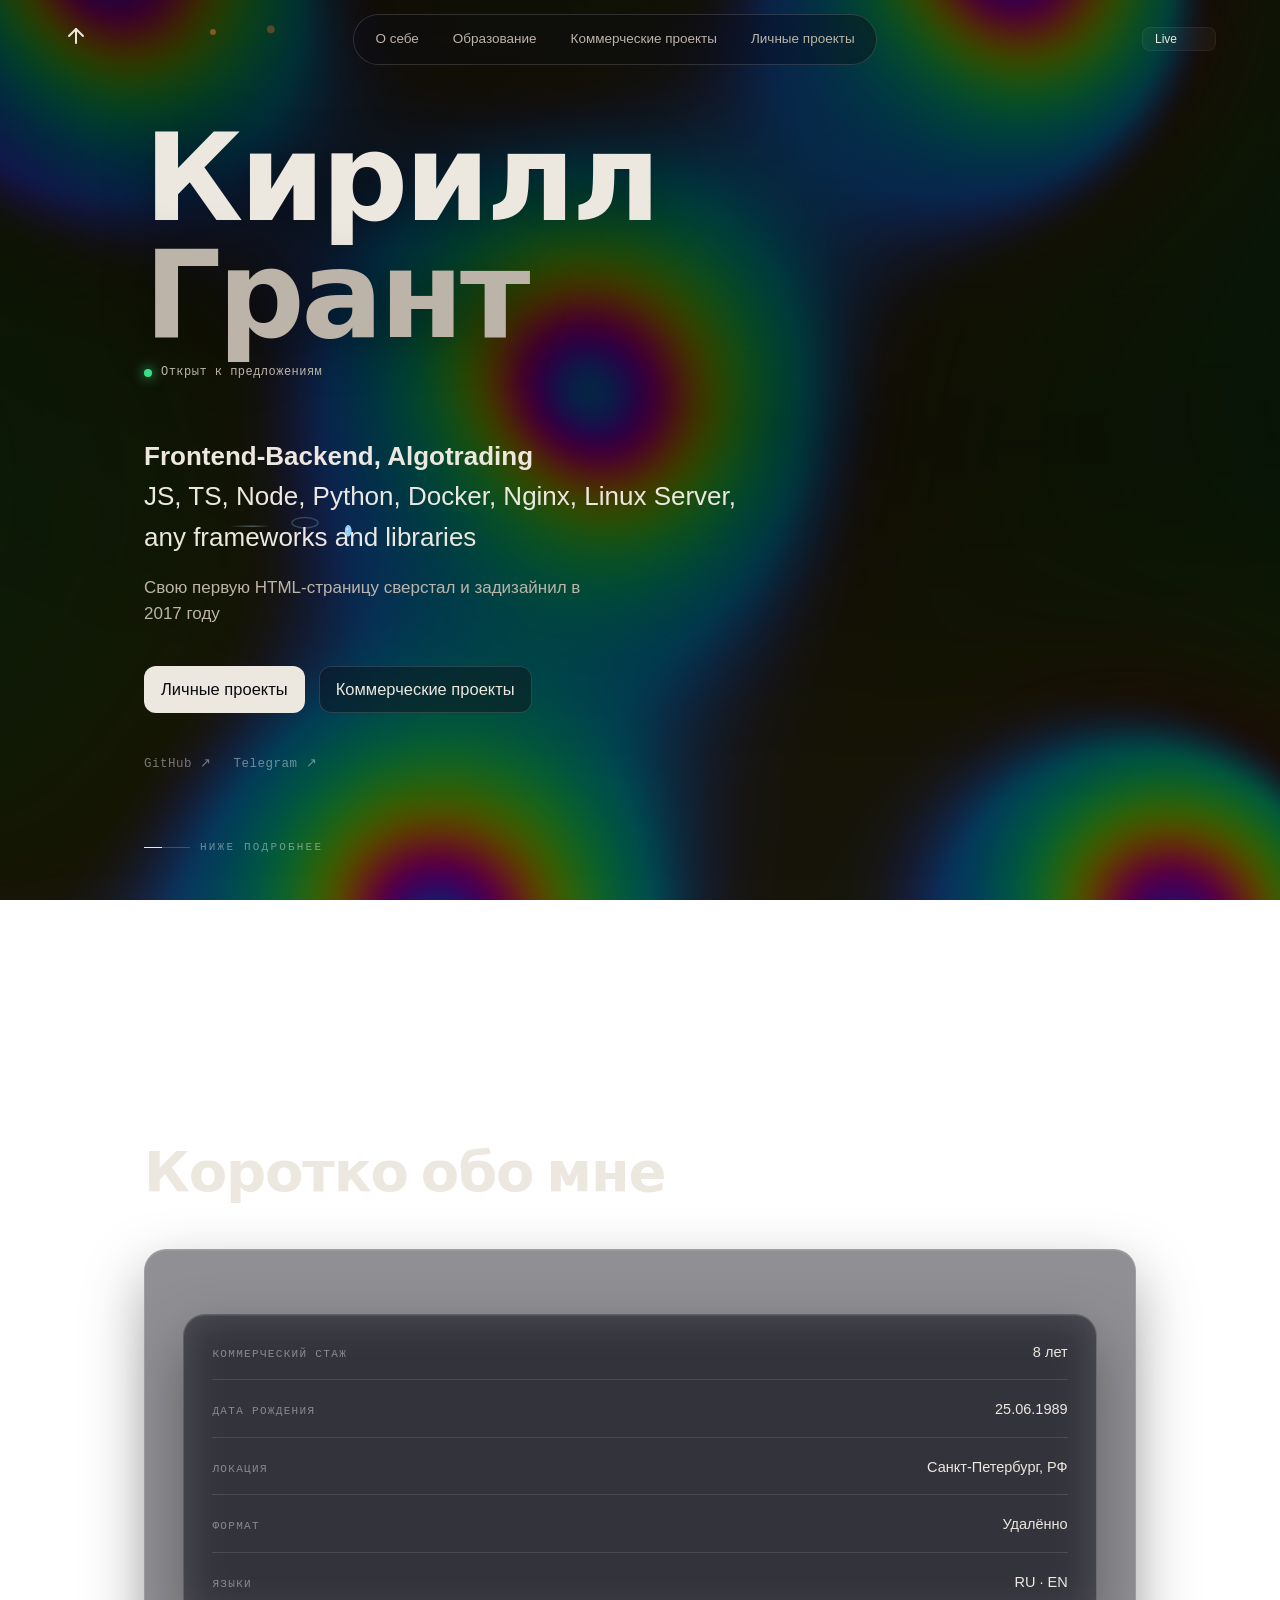
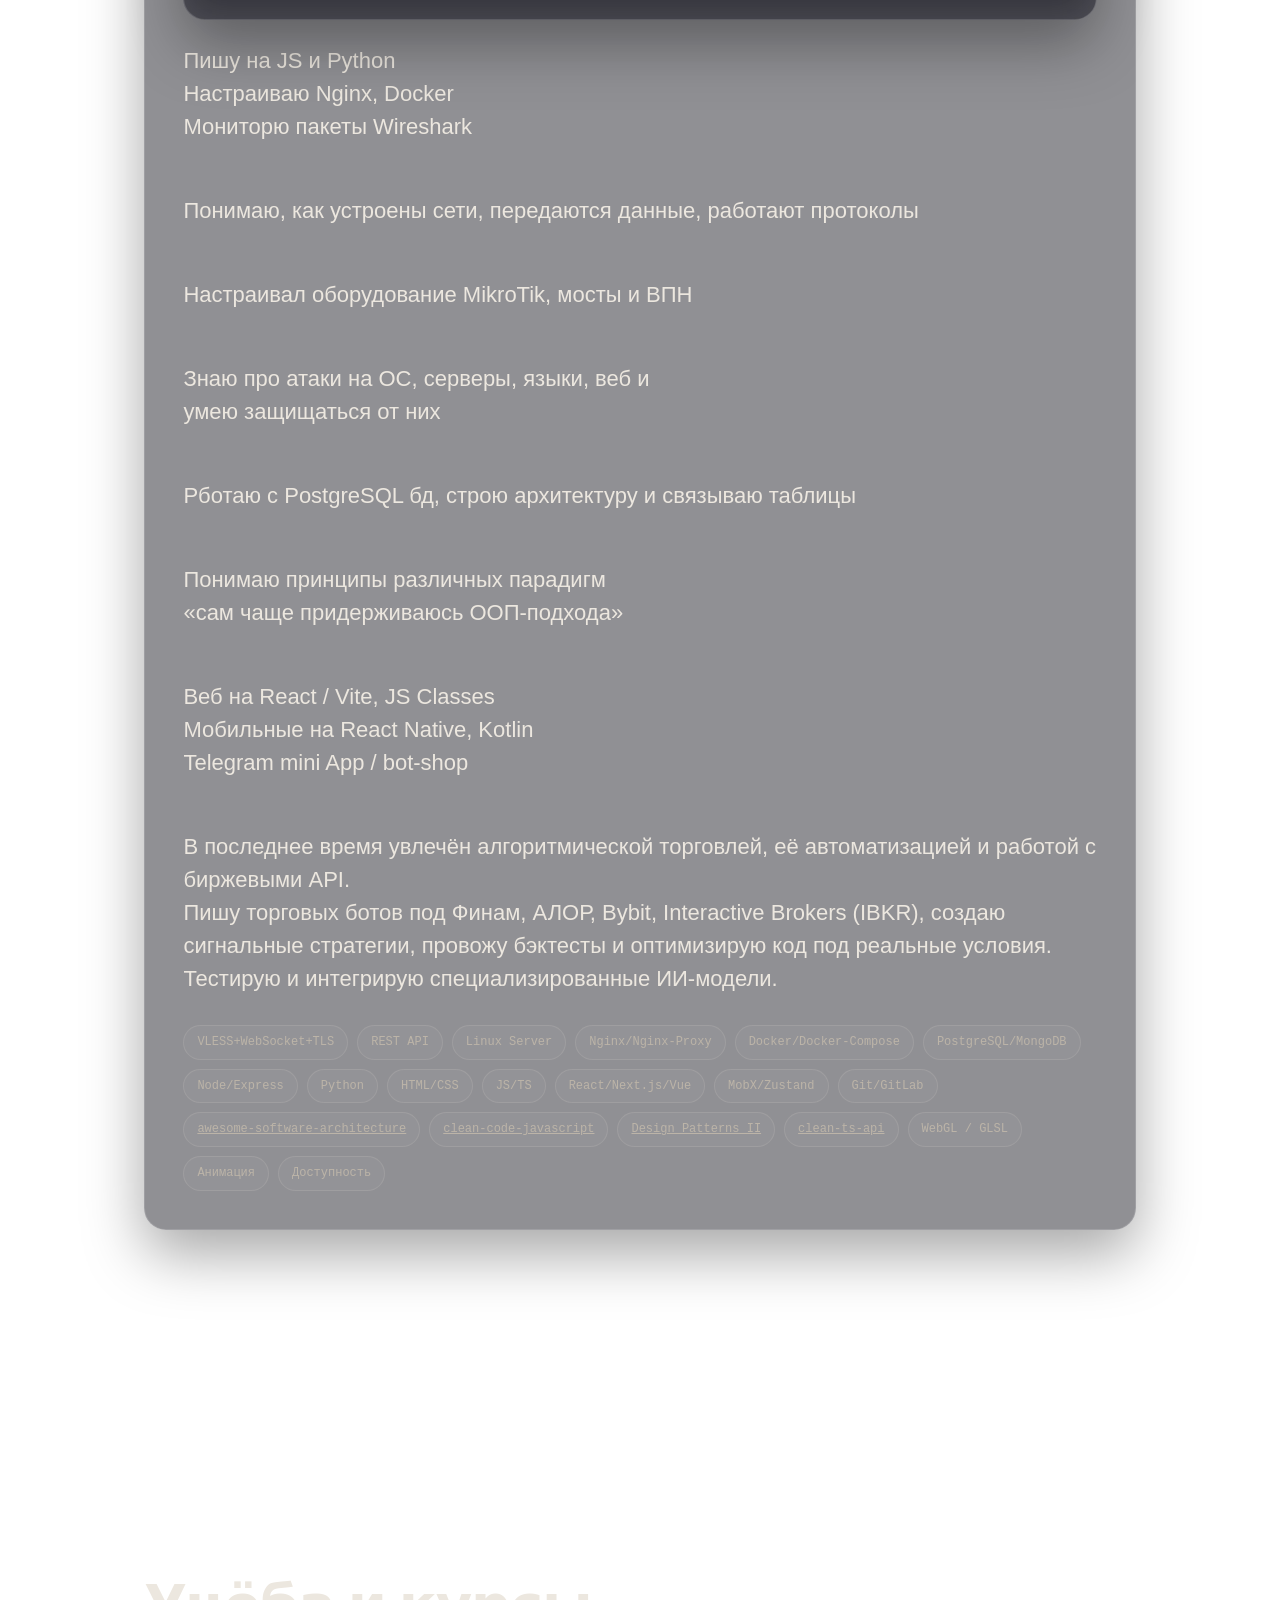
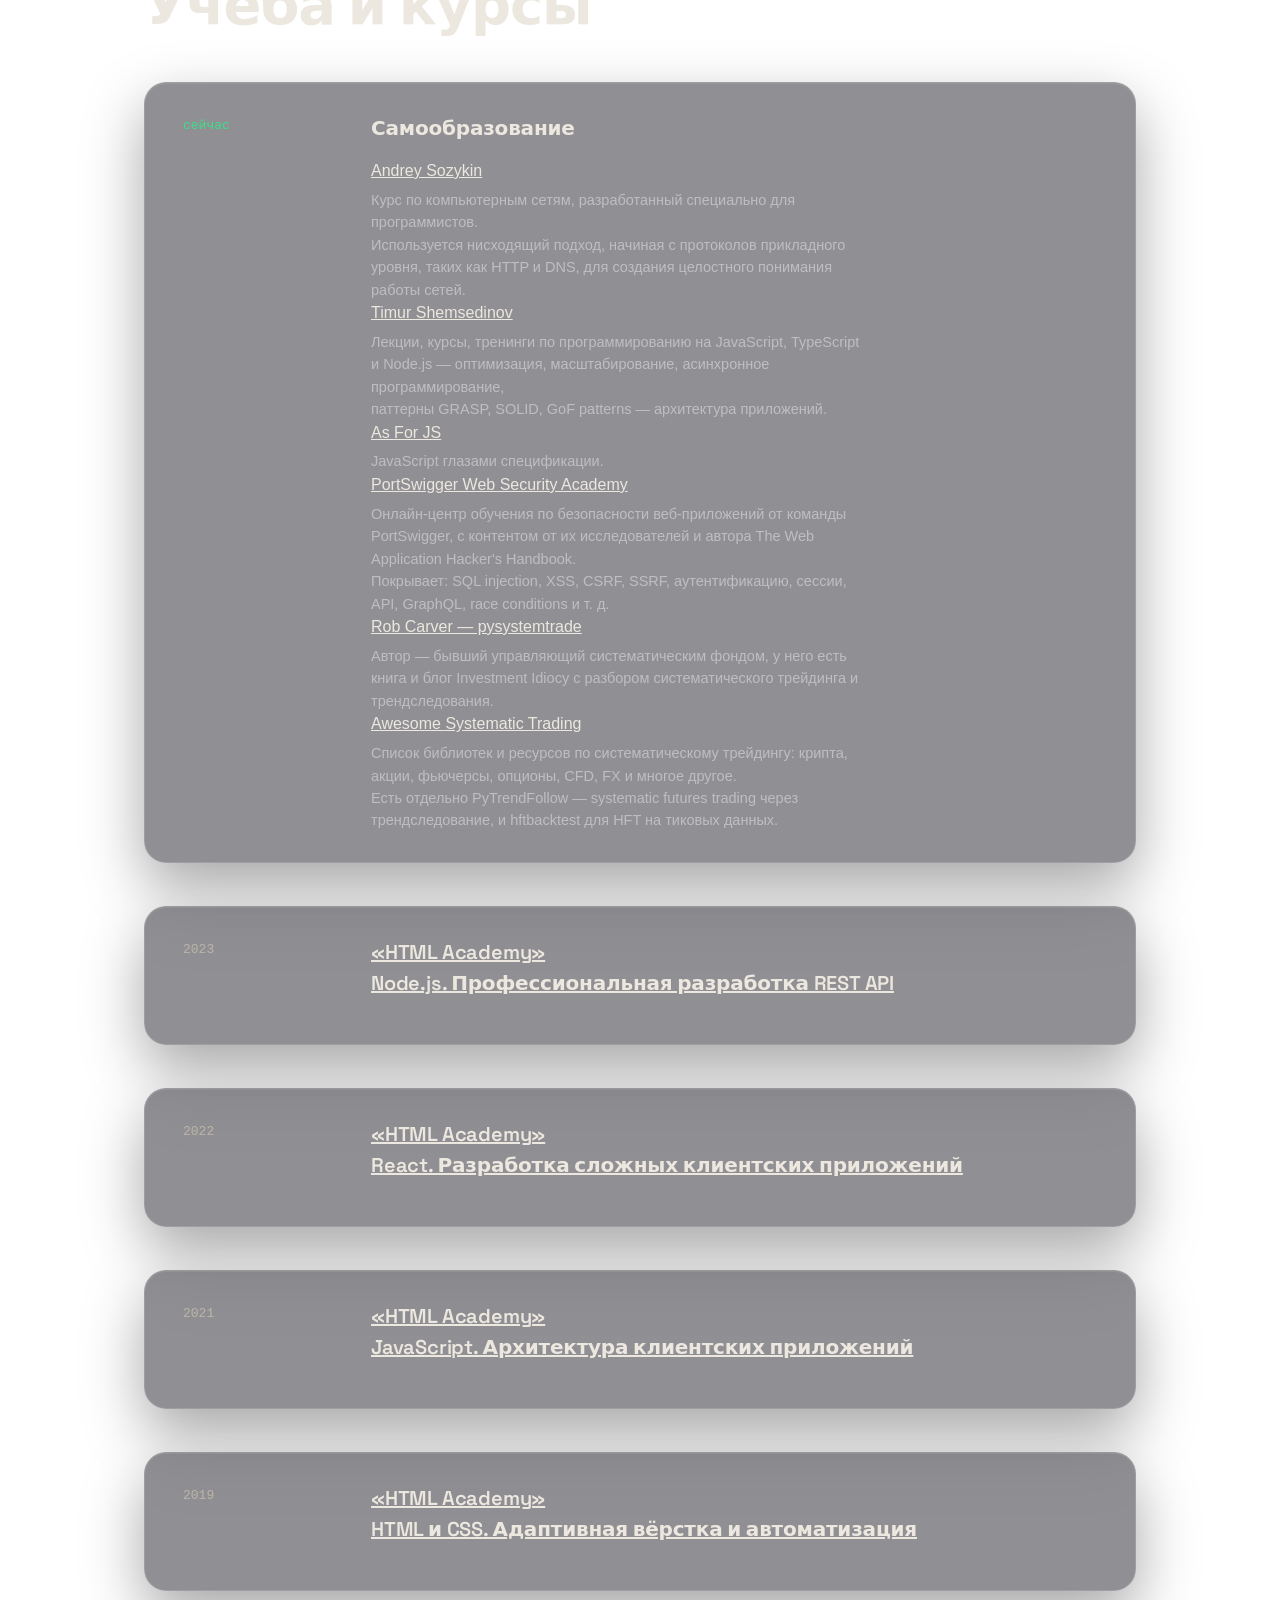
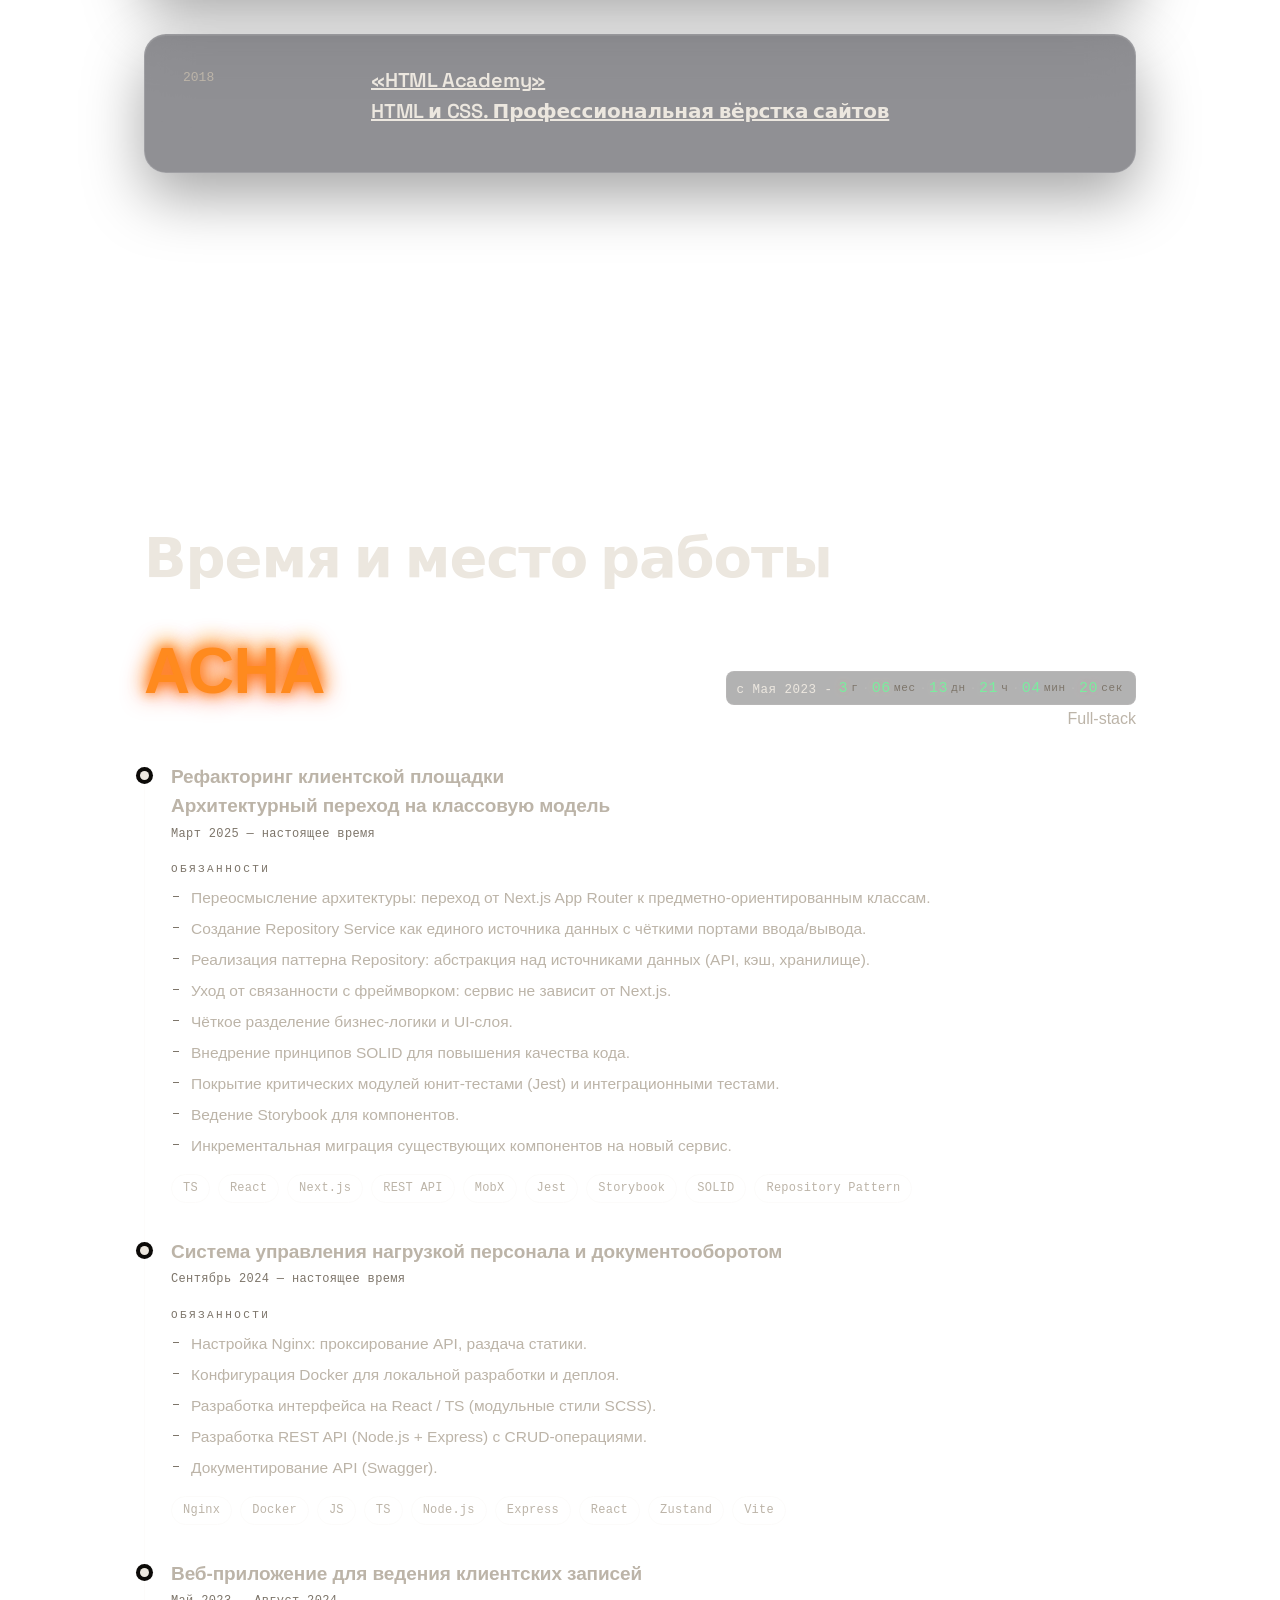
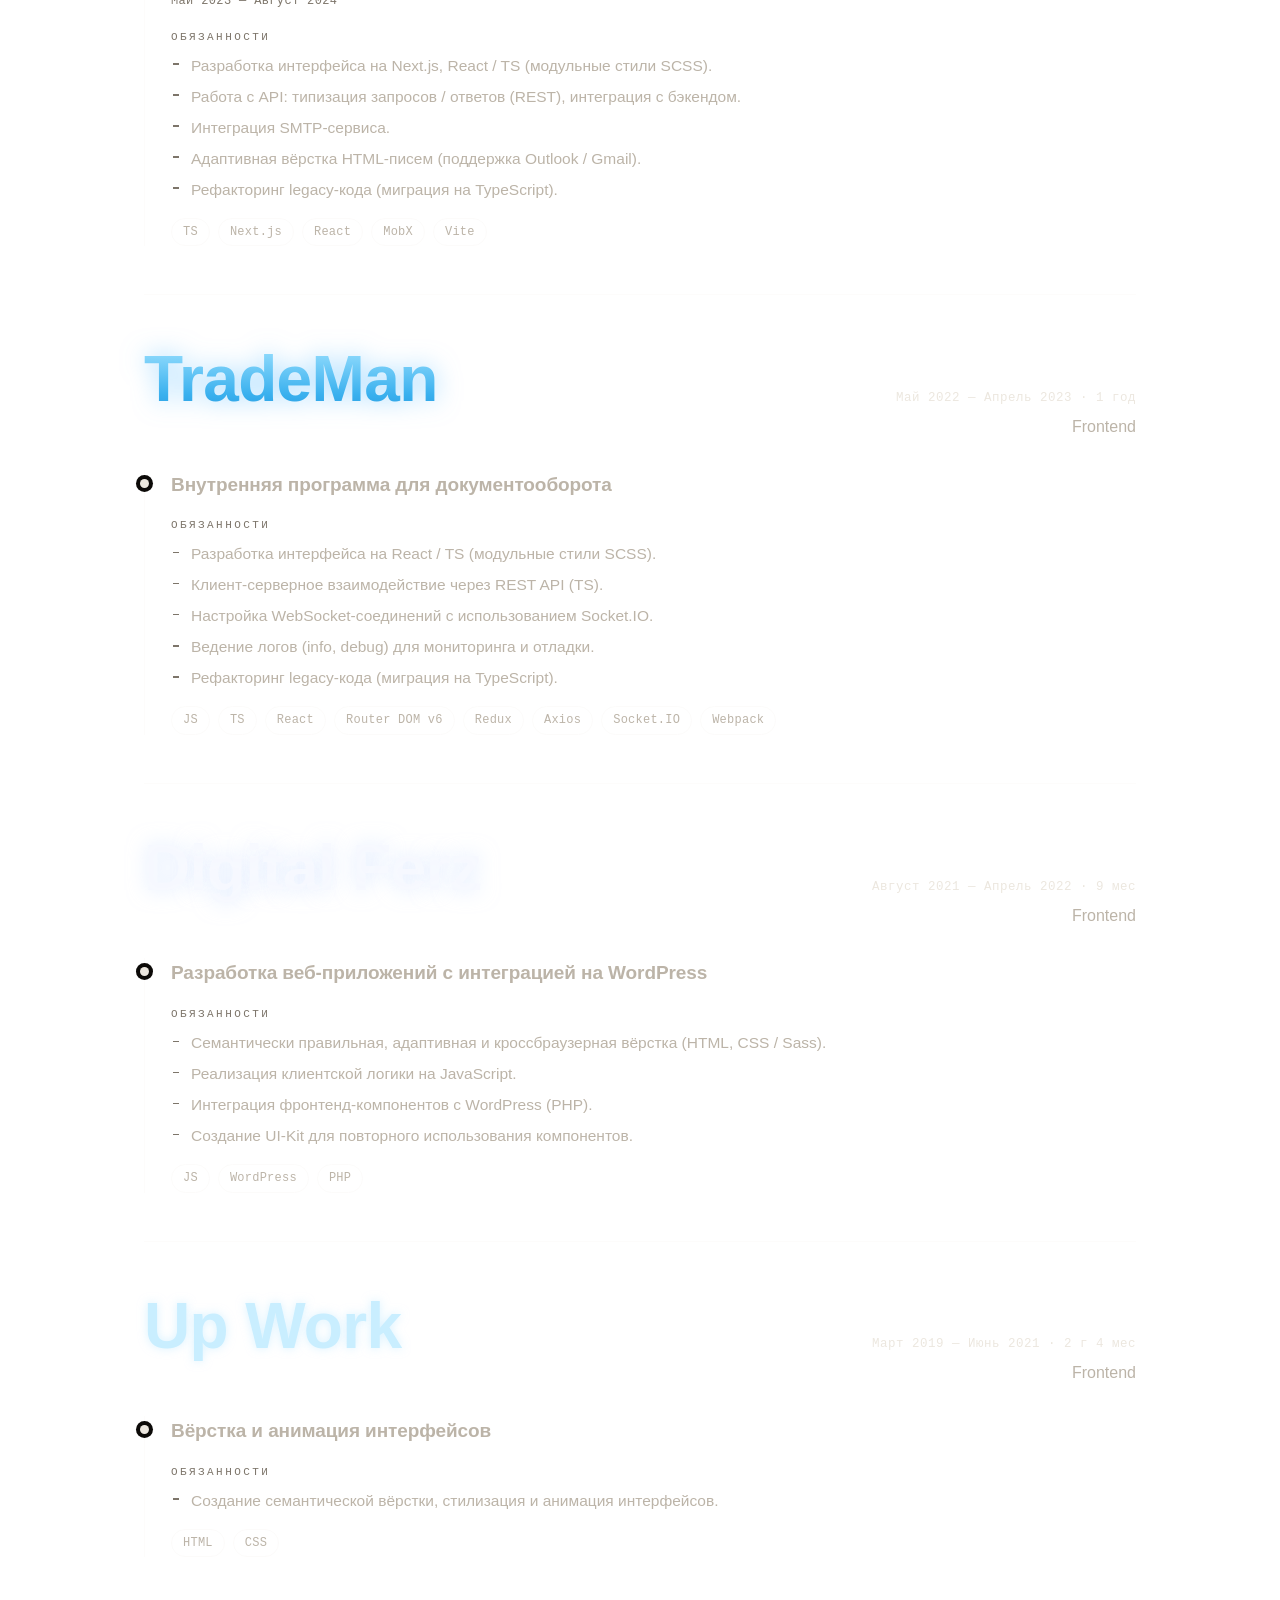
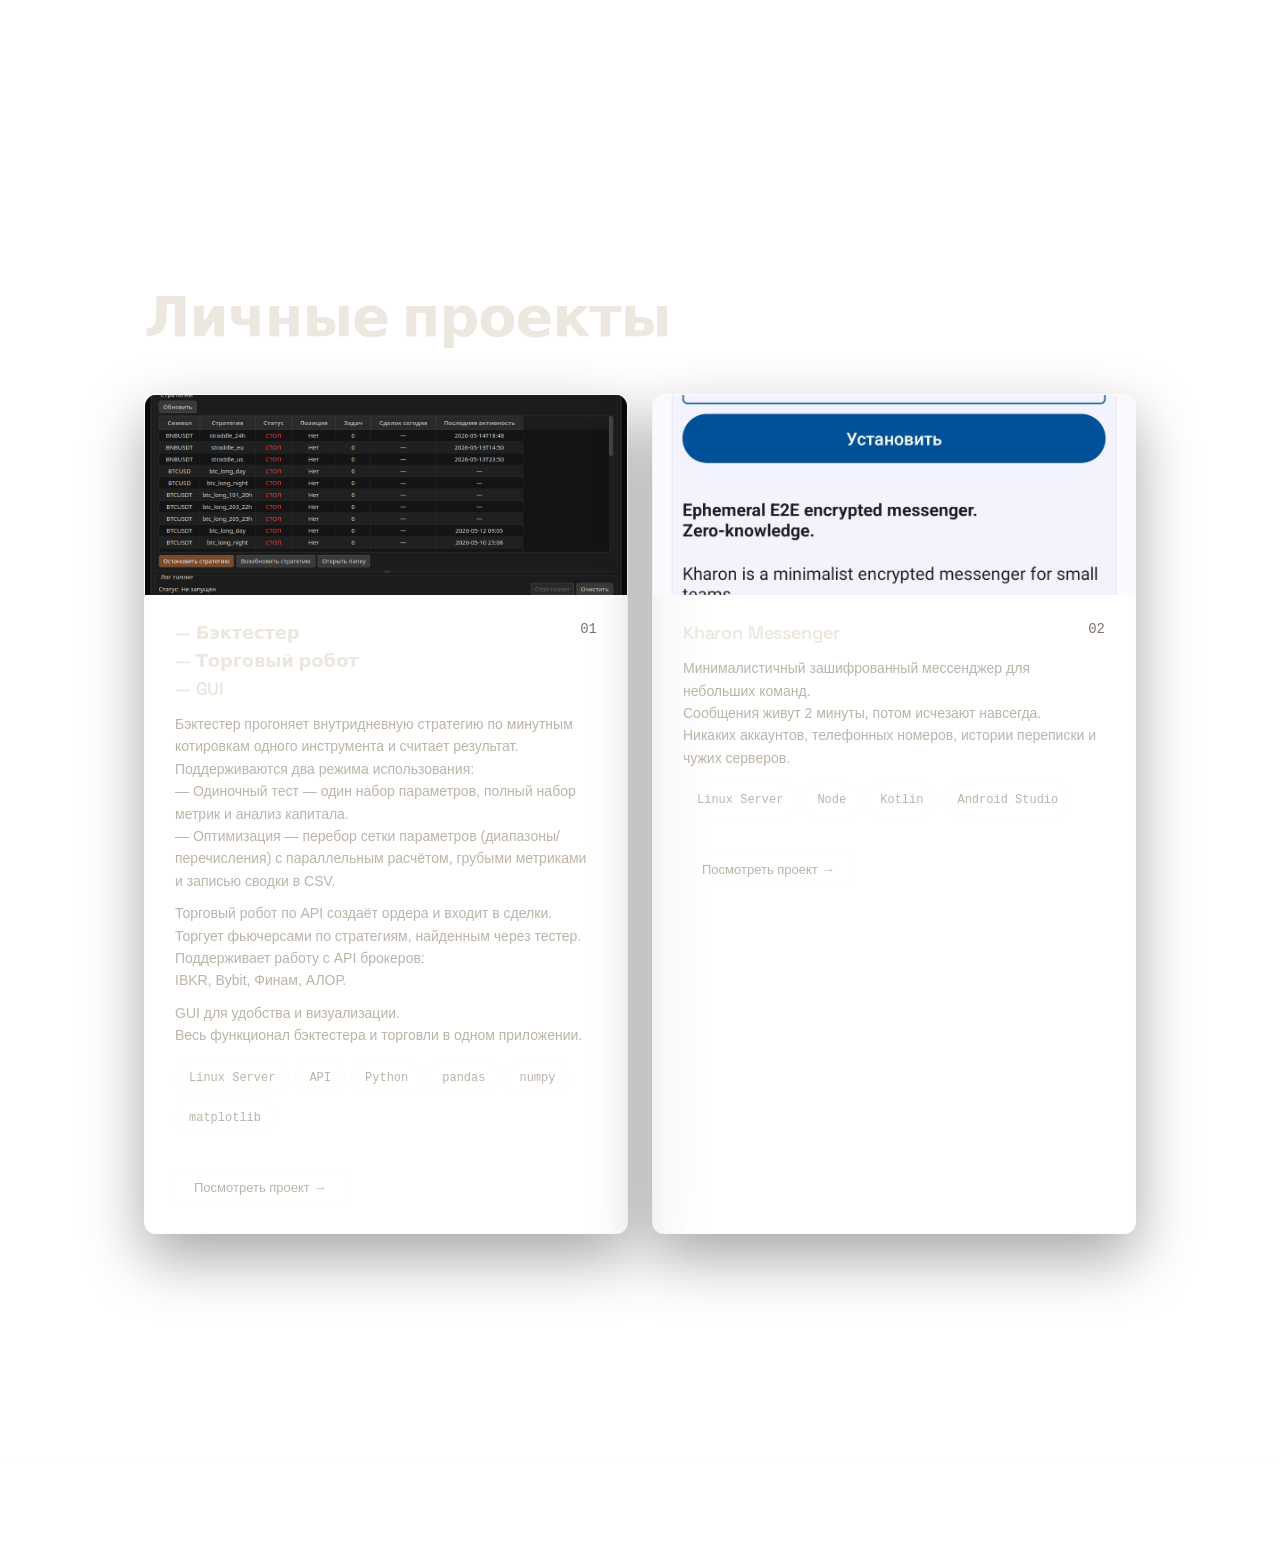
==== commit ce60dc20: "add timer" ====
--- a/index.html
+++ b/index.html
@@ -55,6 +55,7 @@
 <link rel="stylesheet" href="styles.css">
 <link rel="stylesheet" href="style_job.css">
 <link rel="stylesheet" href="lightbox.css">
+<link rel="stylesheet" href="timer.css">
 </head>
 
 <body>
@@ -297,13 +298,20 @@
         <h2>Время и место работы</h2>
       </div>
 
-      <!-- ====== ВСТАВКА ИЗ JOB.HTML ====== -->
       <div class="job-container">
         <!-- АСНА -->
         <article class="job_job reveal">
           <div class="job-head_job">
             <h2 class="company_job fx_job fx-fire_job" data-fx="fire">АСНА</h2>
-            <span class="dur_job">Май 2023 — сейчас · 3 г 1 мес</span>
+            <!-- <span class="dur_job">Май 2023 — сейчас · 3 г 1 мес</span> -->
+             <span class="dur_job">
+              <span class="timer-container">
+                <span class="dur_job">с Мая 2023 - </span>
+                <!-- <span class="timer-icon">⏱</span> -->
+                <span class="timer-digits"></span>
+                
+              </span>
+            </span>
           </div>
           <p class="role_job">Full-stack</p>
           <div class="projects_job">
@@ -533,6 +541,7 @@
   <script src="app.js"></script>
   <script src="script_job.js"></script>
   <script src="lightbox.js"></script>
+  <script src="timer.js"></script> 
   <script>
     // year
     document.getElementById('year').textContent = new Date().getFullYear();
--- a/timer.css
+++ b/timer.css
@@ -0,0 +1,109 @@
+/* ---- Timer (бомба-таймер) ---- */
+.timer-container {
+  display: inline-flex;
+  align-items: center;
+  gap: 6px;
+  font-family: var(--mono, "SFMono-Regular", ui-monospace, Menlo, Consolas, monospace);
+  font-size: 15px;
+  letter-spacing: 0.04em;
+  color: #7d756a;
+  background: rgba(0, 0, 0, 0.3);
+  border: 1px solid rgba(236, 231, 223, 0.08);
+  border-radius: 8px;
+  padding: 4px 12px 4px 10px;
+  backdrop-filter: blur(4px);
+  transition: border-color 0.3s ease, box-shadow 0.3s ease;
+}
+.timer-container:hover {
+  border-color: rgba(236, 231, 223, 0.2);
+  box-shadow: 0 0 20px rgba(255, 138, 30, 0.08);
+}
+
+.timer-icon {
+  font-size: 14px;
+  opacity: 0.5;
+  margin-right: 2px;
+}
+
+.timer-digits {
+  display: flex;
+  align-items: center;
+  gap: 2px;
+}
+
+.timer-unit {
+  color: #7d756a;
+  font-size: 11px;
+  letter-spacing: 0.06em;
+  text-transform: lowercase;
+  margin-left: 1px;
+}
+.timer-unit:not(:last-child)::after {
+  content: "·";
+  margin-left: 4px;
+  color: rgba(236, 231, 223, 0.15);
+}
+
+.timer-sep {
+  color: rgba(236, 231, 223, 0.15);
+  margin: 0 1px;
+}
+
+/* ---- Цвета для разных "настроений" ---- */
+.timer-years {
+  color:  #7bed9f;
+  text-shadow: 0 0 8px rgba(255, 138, 30, 0.2);
+}
+.timer-months {
+  color: #7bed9f;
+  text-shadow: 0 0 6px rgba(255, 179, 71, 0.15);
+}
+.timer-days {
+  color:  #7bed9f;
+  text-shadow: 0 0 6px rgba(240, 230, 140, 0.1);
+}
+.timer-hours {
+  color: #7bed9f;
+  text-shadow: 0 0 6px rgba(123, 237, 159, 0.1);
+}
+.timer-minutes {
+  color: #7bed9f;
+  text-shadow: 0 0 6px rgba(112, 161, 255, 0.1);
+}
+.timer-seconds {
+  color: #7bed9f;
+  text-shadow: 0 0 10px rgba(255, 107, 129, 0.2);
+}
+
+/* ---- Мерцание для секунд (как у бомбы) ---- */
+.timer-seconds.blink {
+  animation: timerBlink 1s steps(1) infinite;
+}
+@keyframes timerBlink {
+  0%, 100% { opacity: 1; }
+  50% { opacity: 0.3; }
+}
+
+/* ---- Подпись под таймером ---- */
+.timer-sub {
+  display: block;
+  font-family: var(--mono, monospace);
+  font-size: 10px;
+  letter-spacing: 0.12em;
+  text-transform: uppercase;
+  color: #5a5248;
+  margin-top: 2px;
+  opacity: 0.6;
+}
+
+/* ---- Адаптив ---- */
+@media (max-width: 560px) {
+  .timer-container {
+    font-size: 12px;
+    padding: 3px 8px 3px 6px;
+    flex-wrap: wrap;
+  }
+  .timer-unit {
+    font-size: 9px;
+  }
+}
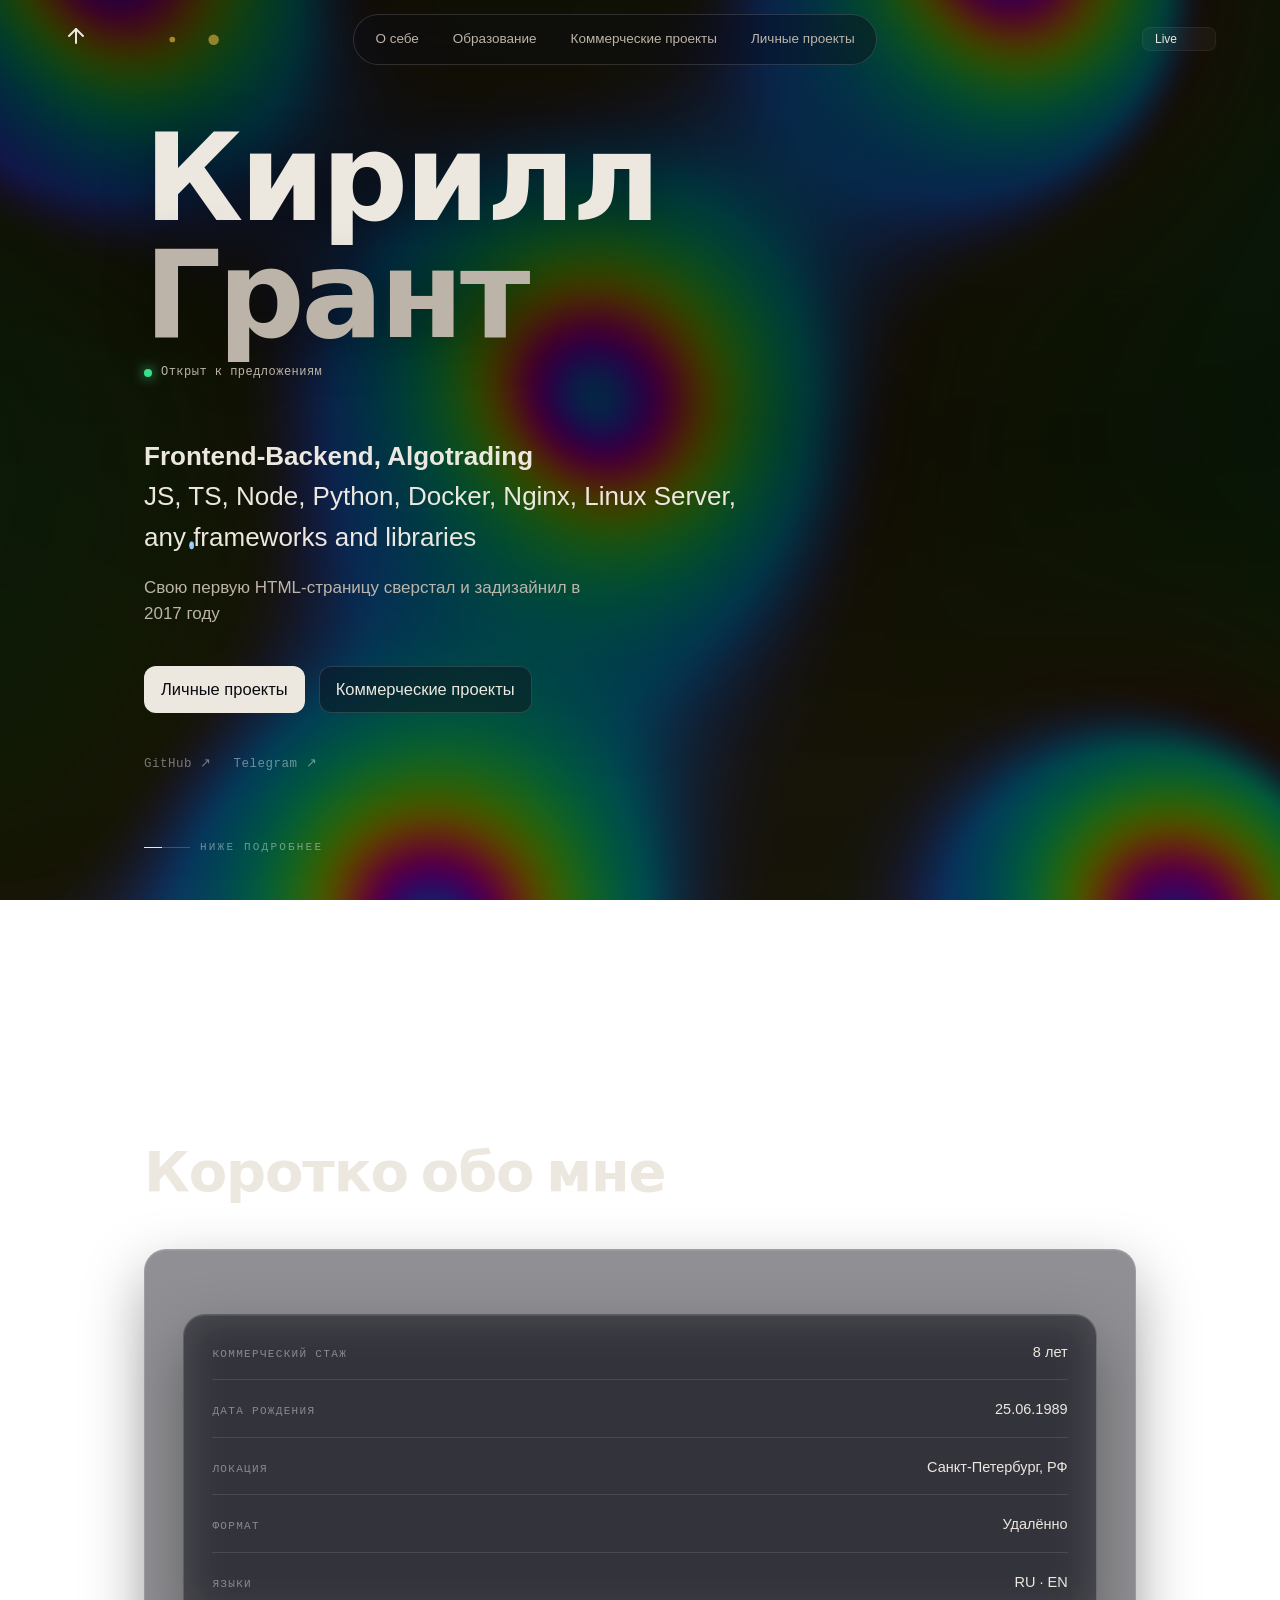
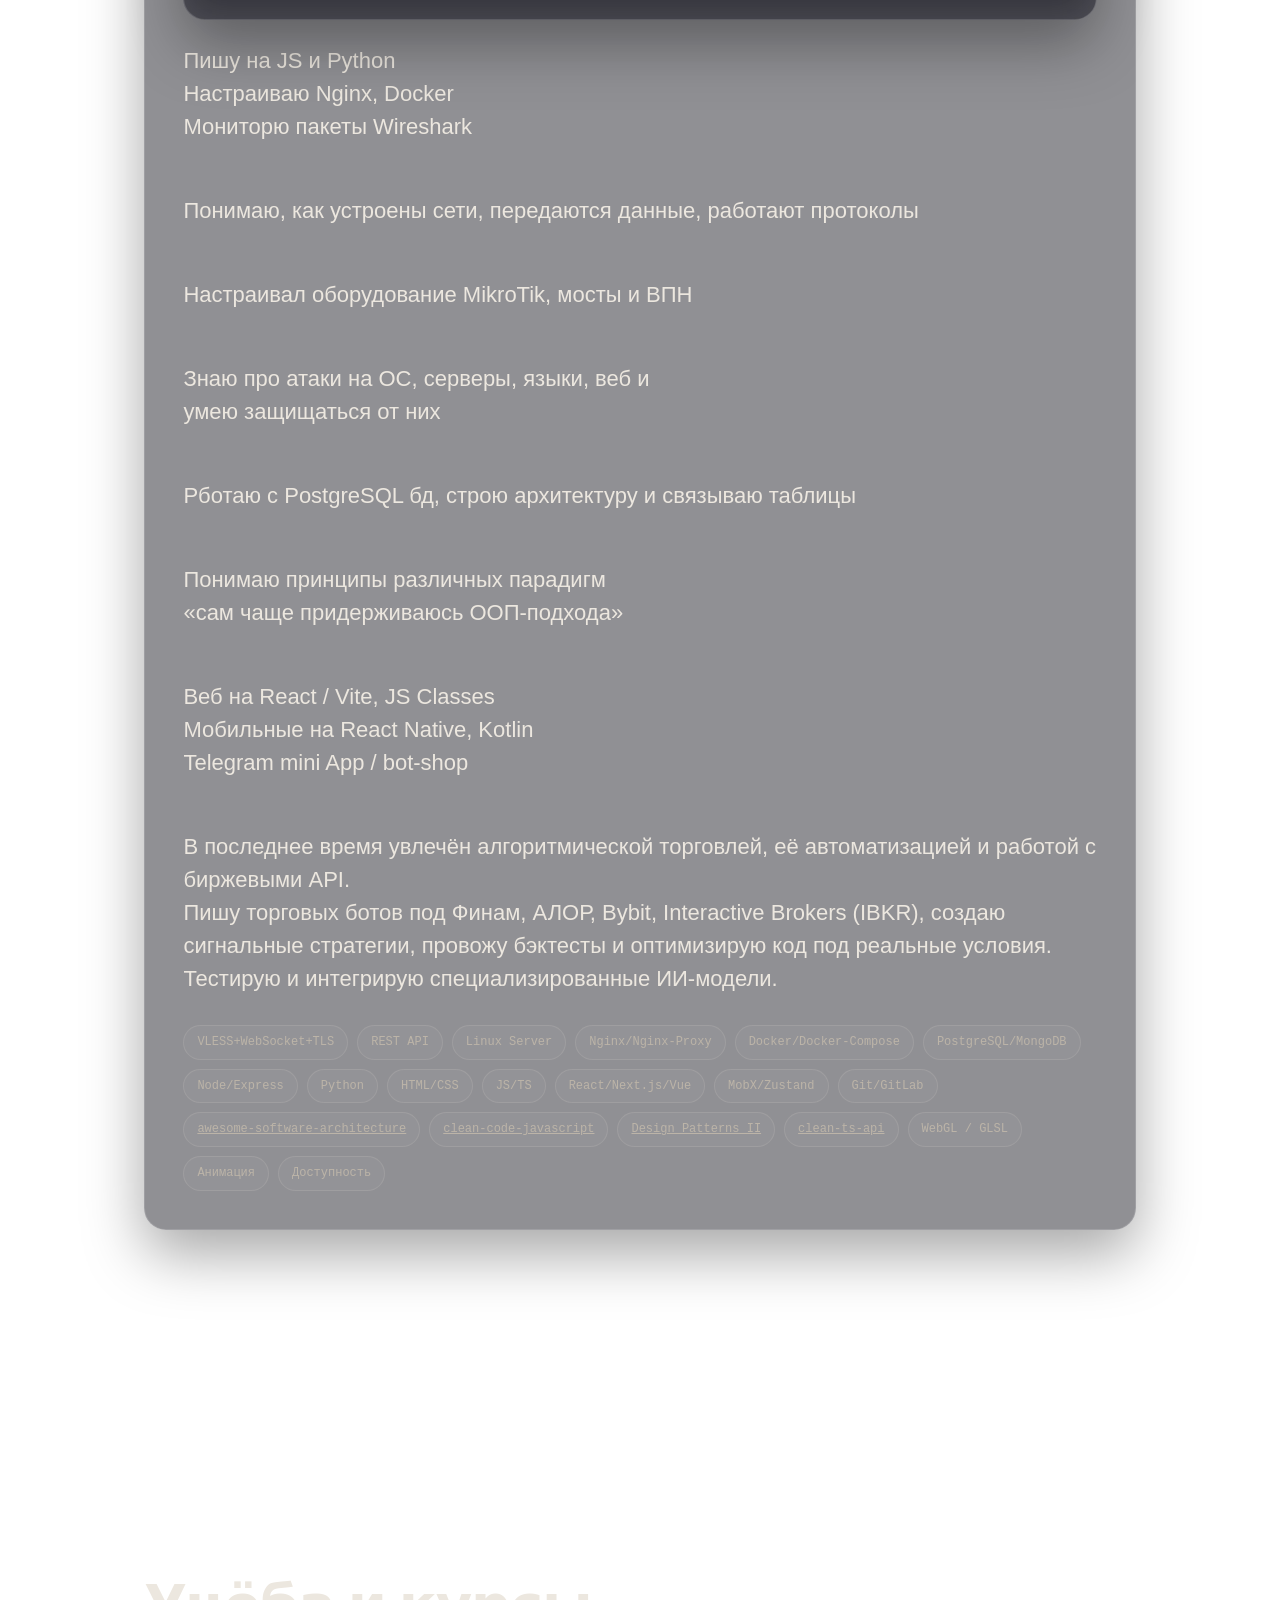
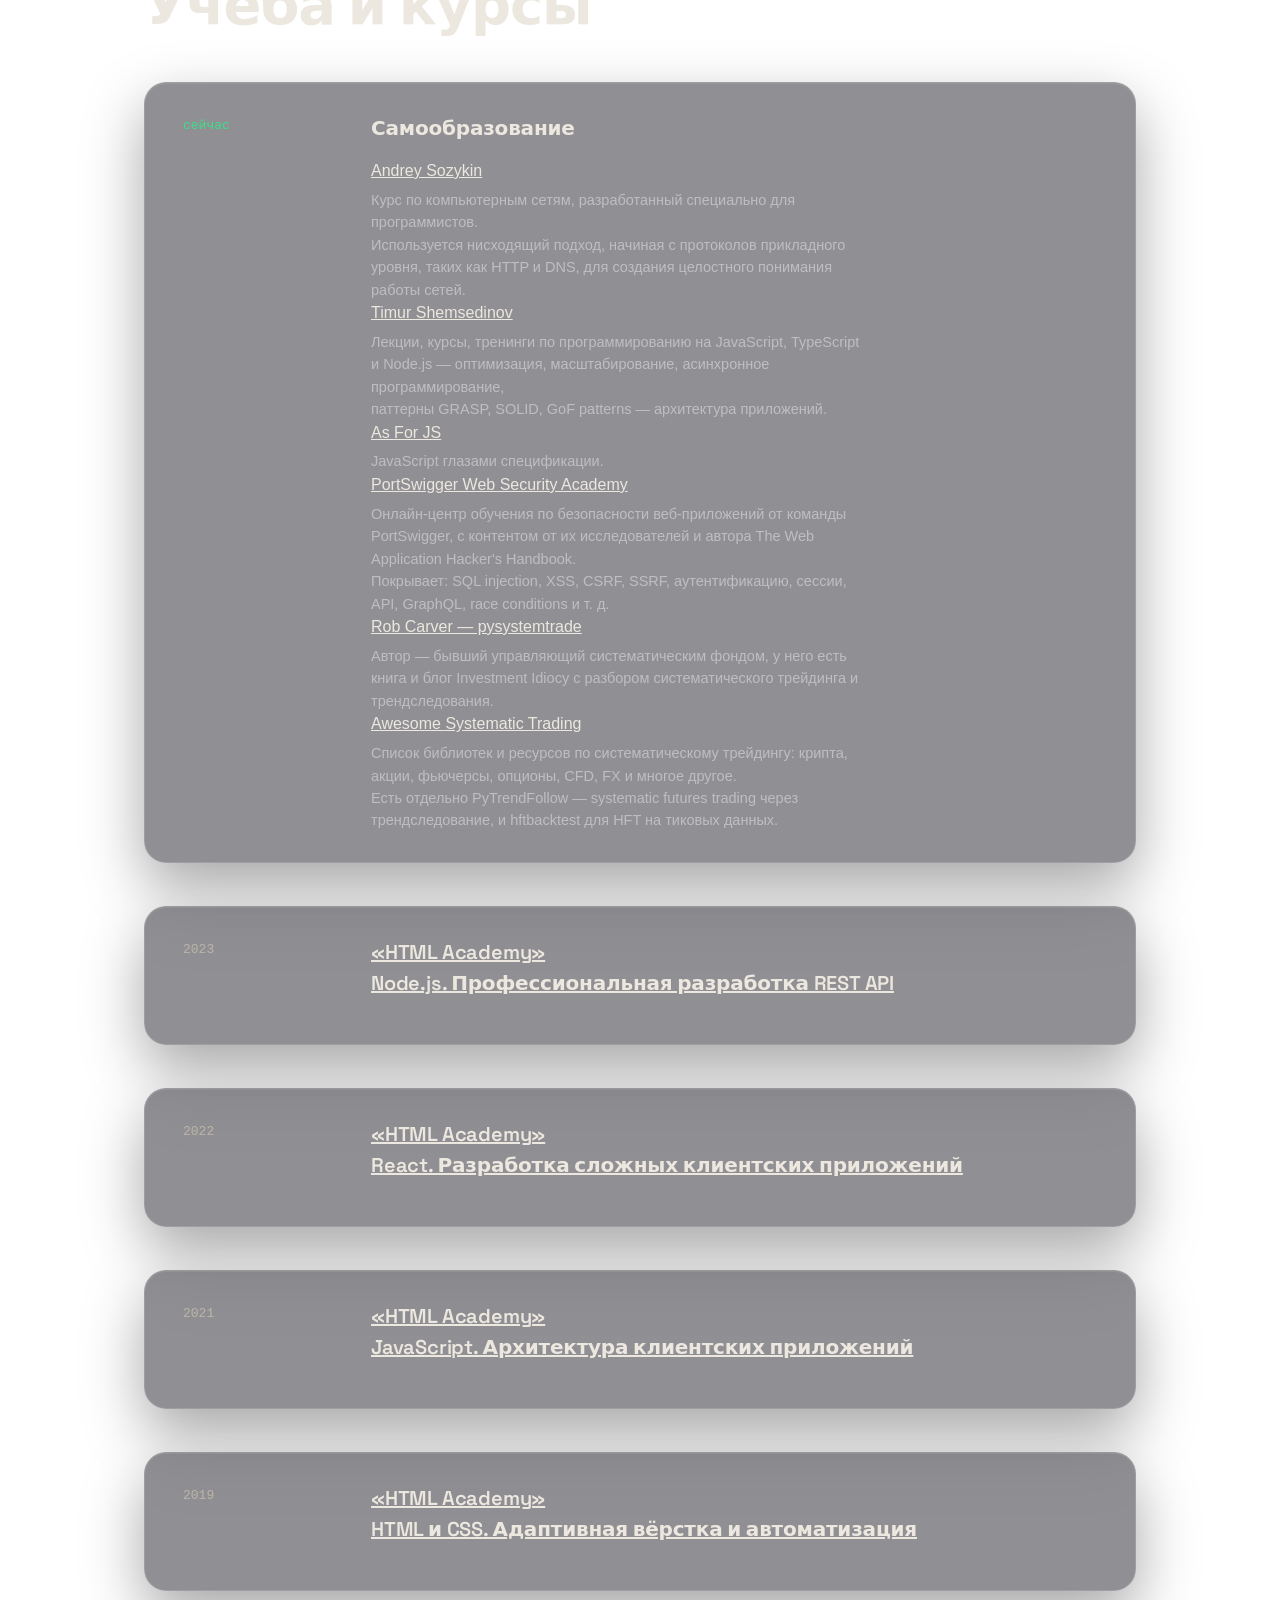
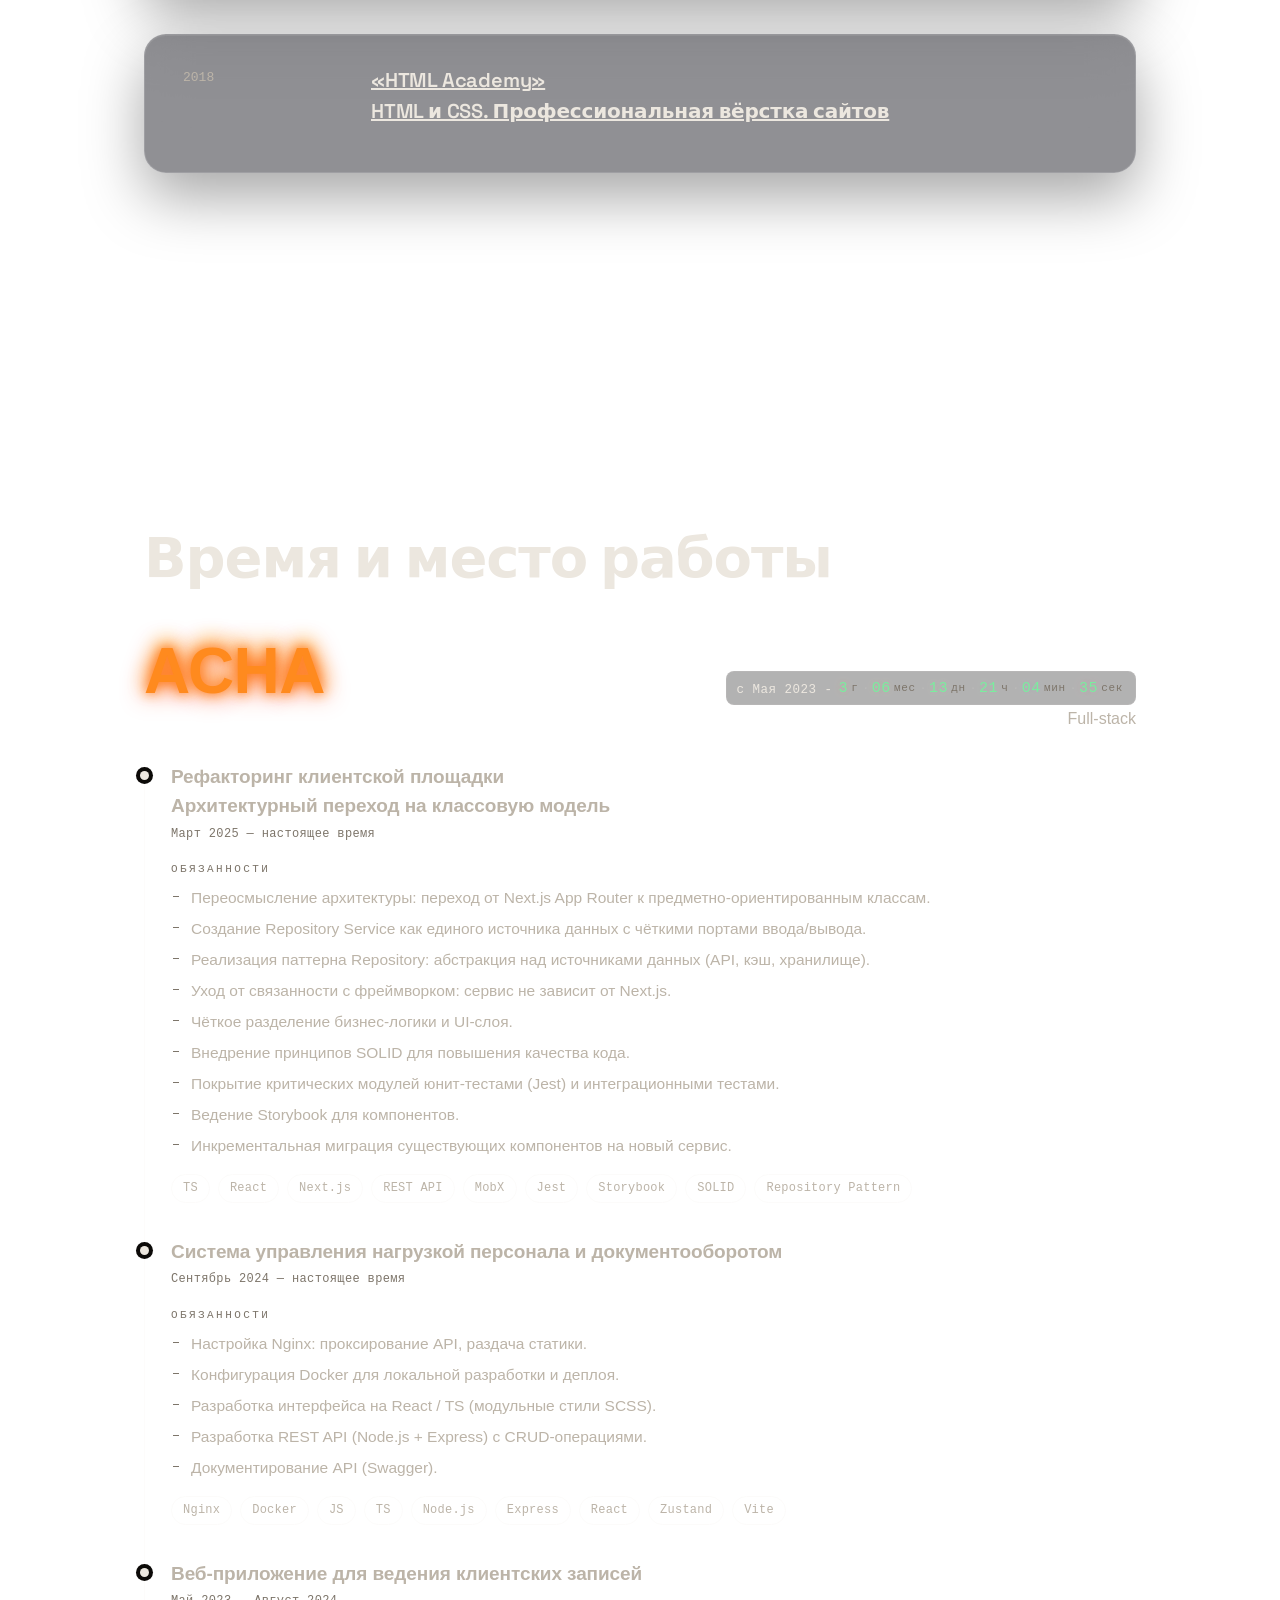
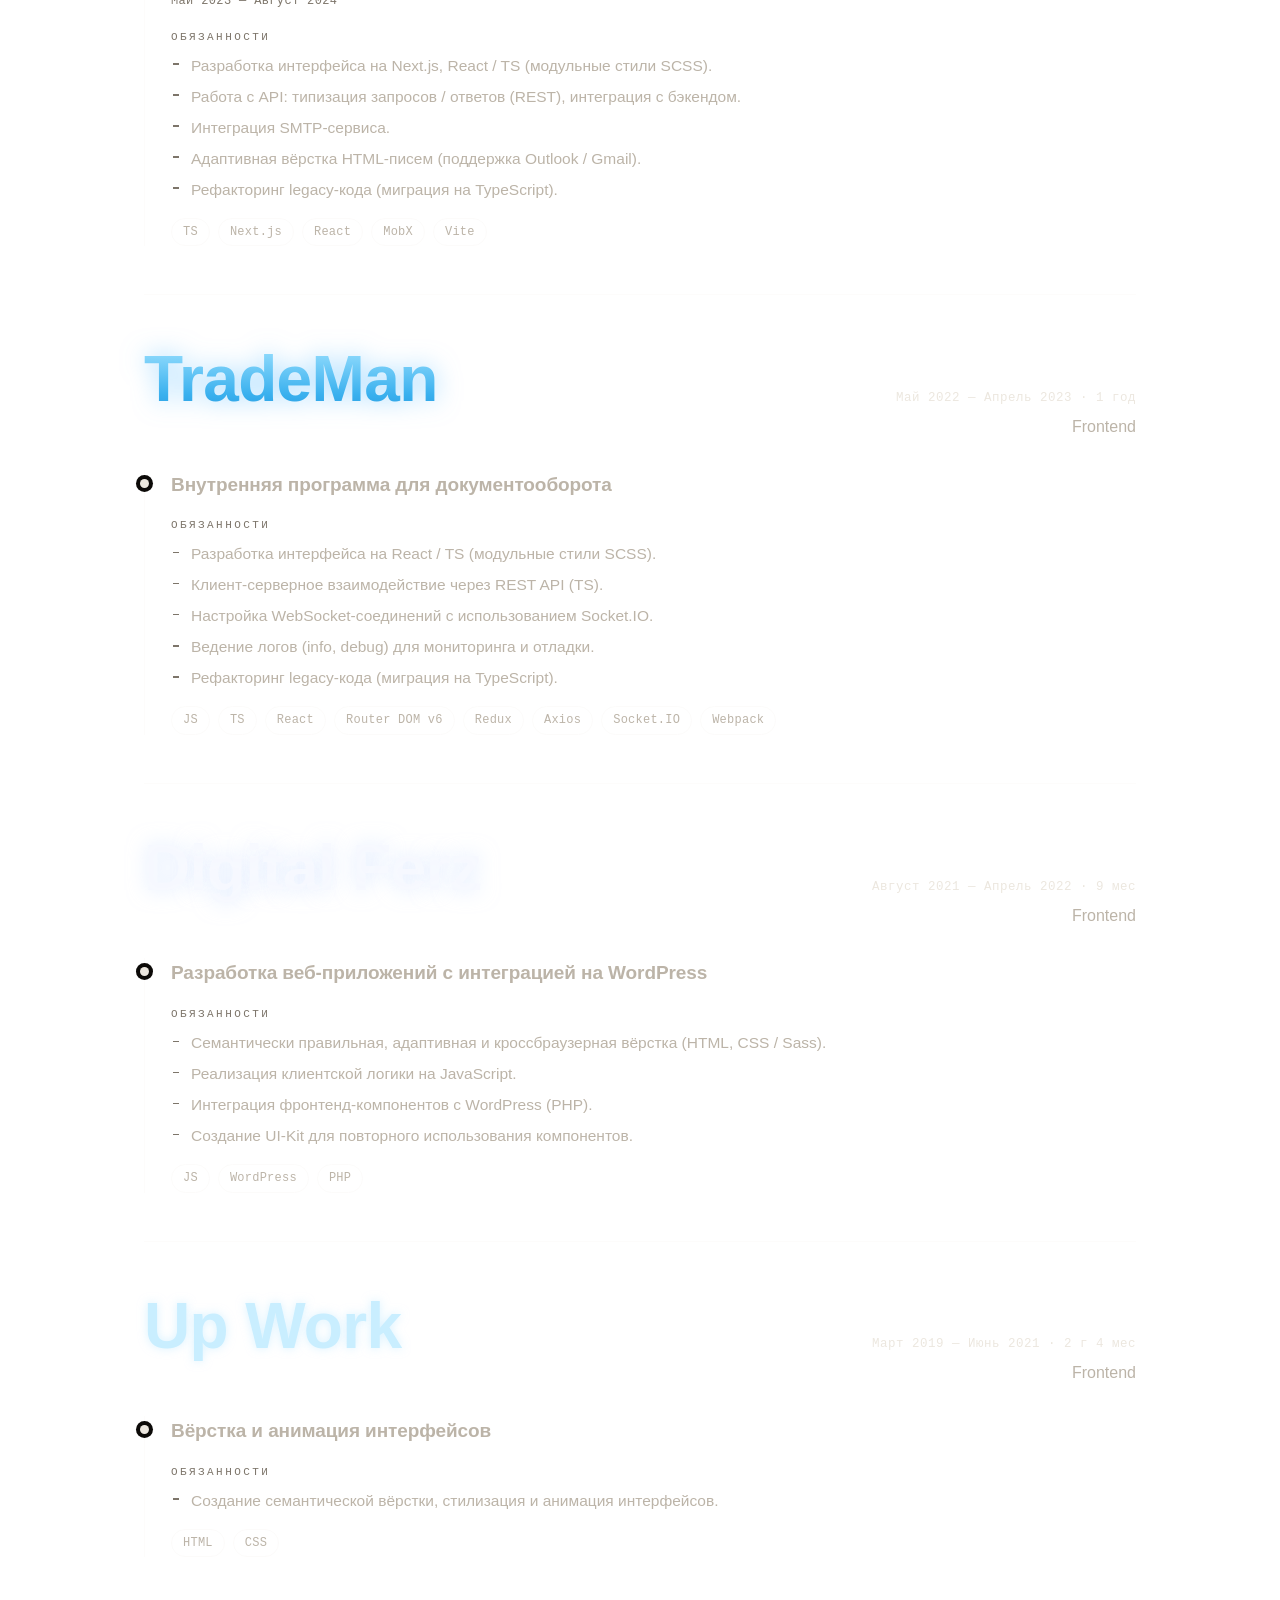
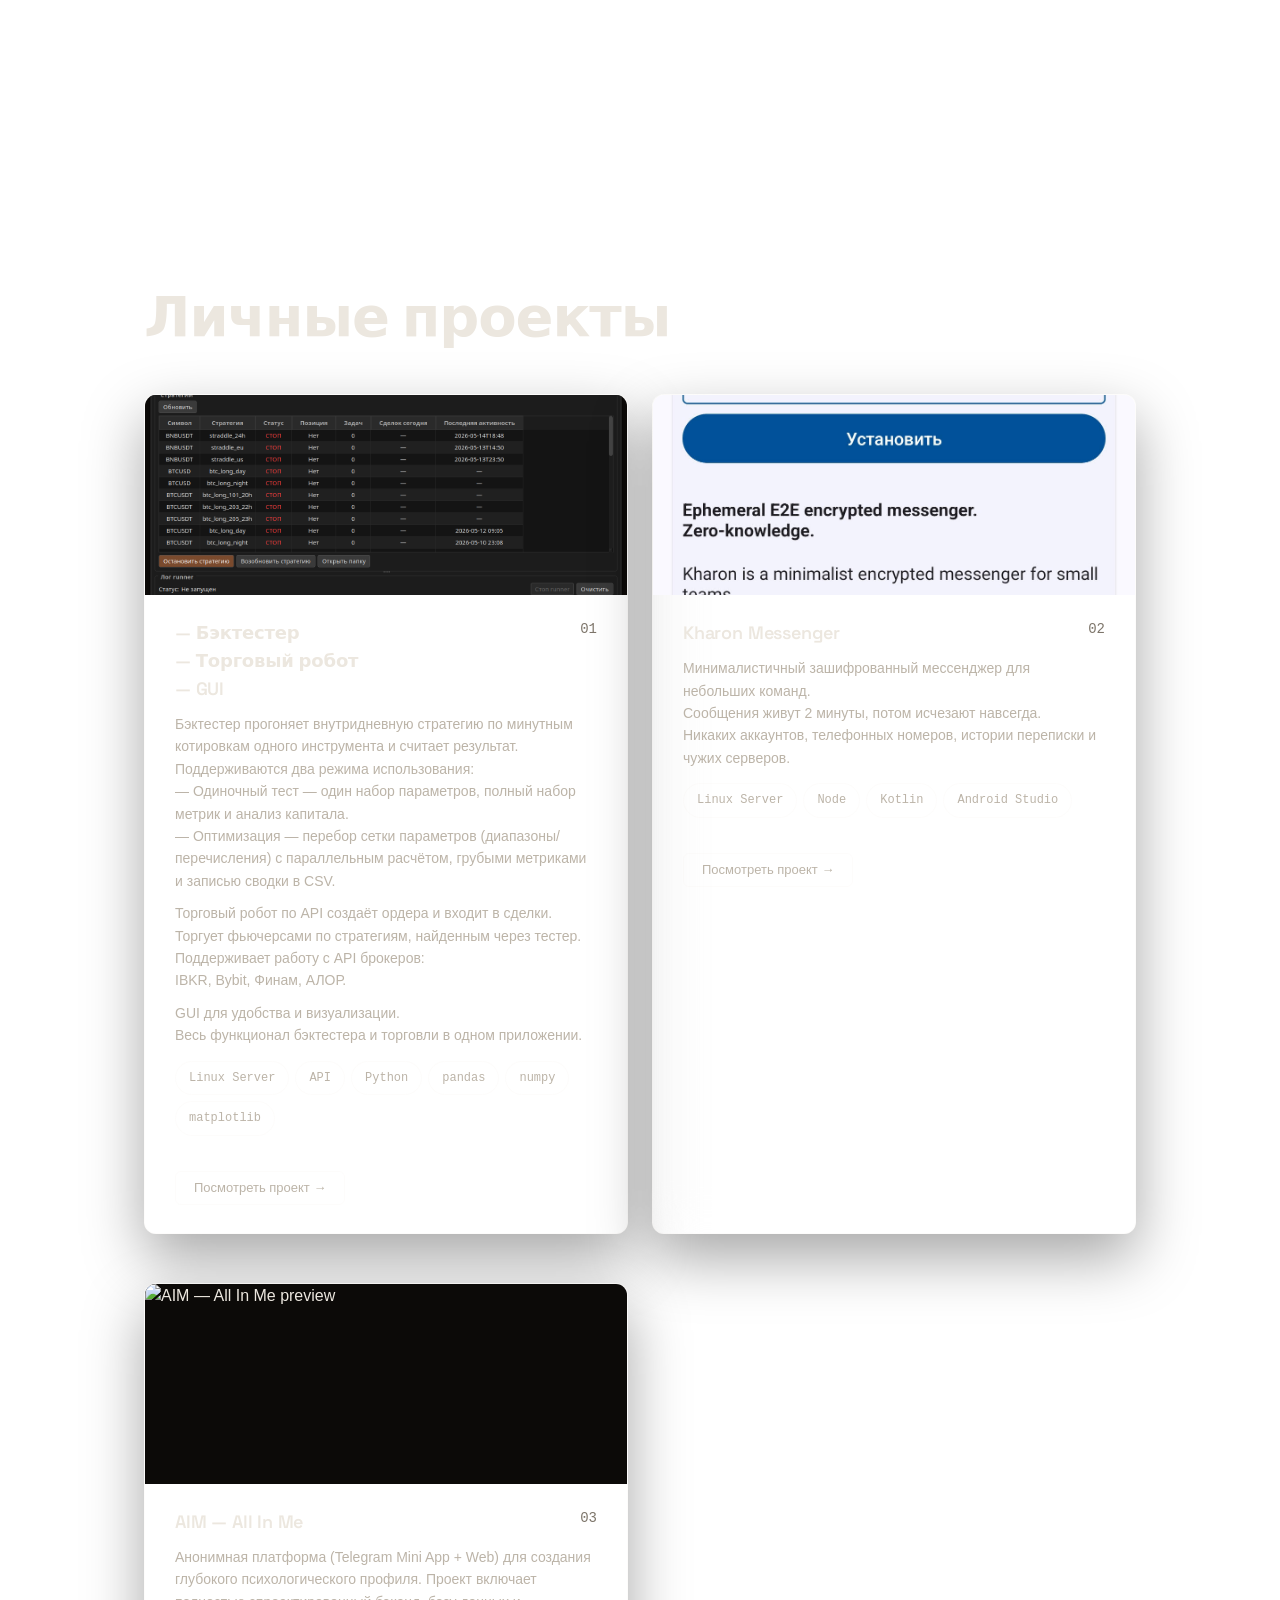
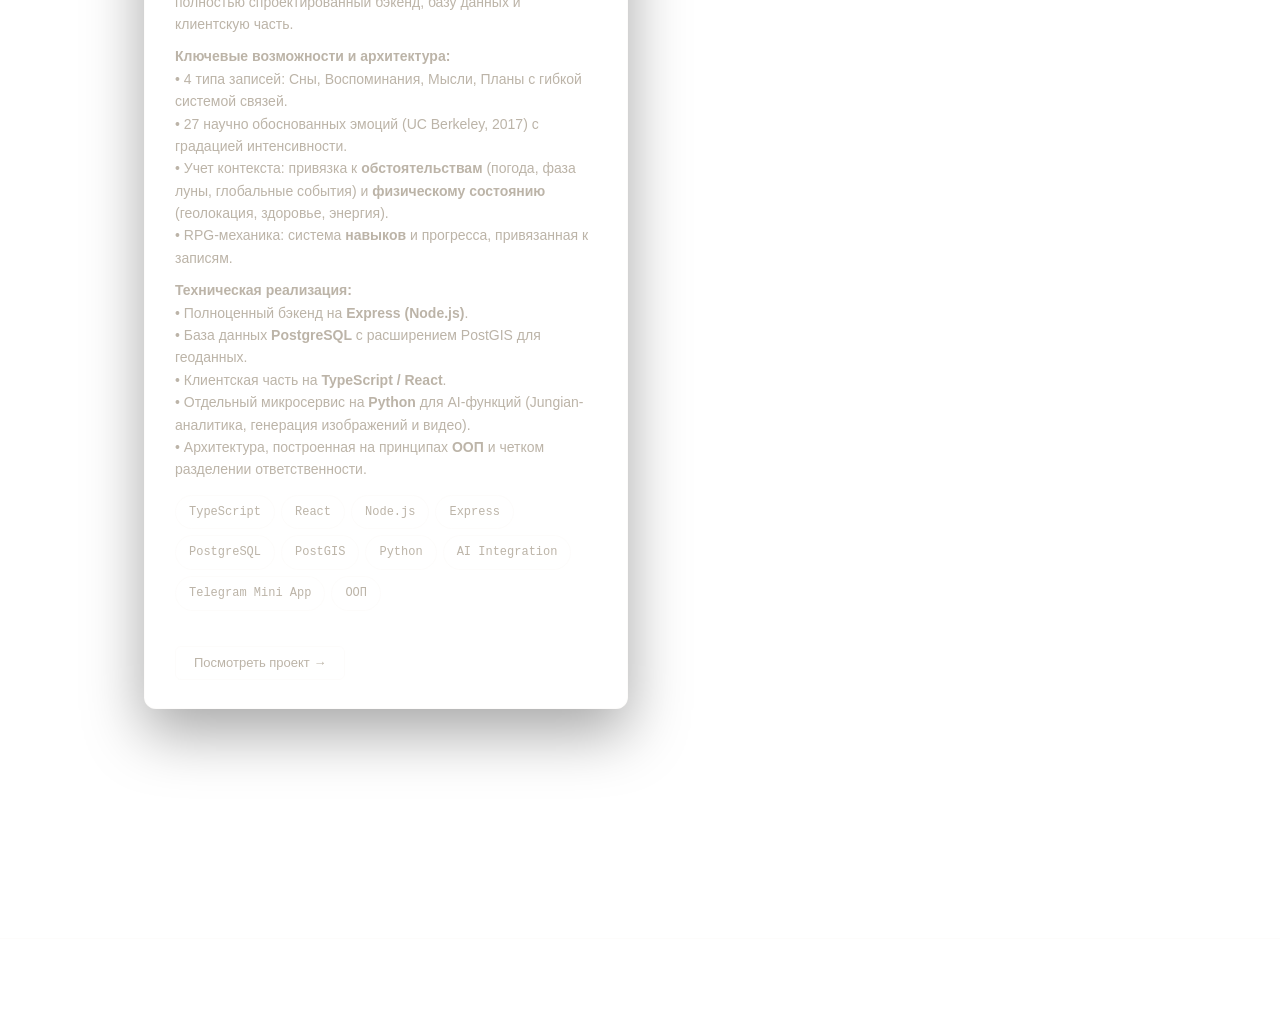
==== commit fe901cf1: "add portfolio AIM" ====
--- a/index.html
+++ b/index.html
@@ -527,6 +527,48 @@
           </div>
         </div>
 
+        <!-- ====== ПРОЕКТ 3: AIM (All In Me) ====== -->
+        <div class="card project reveal d2">
+          <div class="thumb" data-full="https://raw.githubusercontent.com/webdotG/AIM/main/frontend/public/og-image.png">
+            <img src="https://raw.githubusercontent.com/webdotG/AIM/main/frontend/public/og-image.png" alt="AIM — All In Me preview" loading="lazy">
+          </div>
+          <div class="body">
+            <div class="top">
+              <h3>AIM — All In Me</h3>
+              <span class="num">03</span>
+            </div>
+            <p>Анонимная платформа (Telegram Mini App + Web) для создания глубокого психологического профиля. Проект включает полностью спроектированный бэкенд, базу данных и клиентскую часть.</p>
+            <p><strong>Ключевые возможности и архитектура:</strong>
+              <br/>• 4 типа записей: Сны, Воспоминания, Мысли, Планы с гибкой системой связей.
+              <br/>• 27 научно обоснованных эмоций (UC Berkeley, 2017) с градацией интенсивности.
+              <br/>• Учет контекста: привязка к <strong>обстоятельствам</strong> (погода, фаза луны, глобальные события) и <strong>физическому состоянию</strong> (геолокация, здоровье, энергия).
+              <br/>• RPG-механика: система <strong>навыков</strong> и прогресса, привязанная к записям.
+            </p>
+            <p><strong>Техническая реализация:</strong>
+              <br/>• Полноценный бэкенд на <strong>Express (Node.js)</strong>.
+              <br/>• База данных <strong>PostgreSQL</strong> с расширением PostGIS для геоданных.
+              <br/>• Клиентская часть на <strong>TypeScript / React</strong>.
+              <br/>• Отдельный микросервис на <strong>Python</strong> для AI-функций (Jungian-аналитика, генерация изображений и видео).
+              <br/>• Архитектура, построенная на принципах <strong>ООП</strong> и четком разделении ответственности.
+            </p>
+            <div class="meta">
+              <span class="tag">TypeScript</span>
+              <span class="tag">React</span>
+              <span class="tag">Node.js</span>
+              <span class="tag">Express</span>
+              <span class="tag">PostgreSQL</span>
+              <span class="tag">PostGIS</span>
+              <span class="tag">Python</span>
+              <span class="tag">AI Integration</span>
+              <span class="tag">Telegram Mini App</span>
+              <span class="tag">ООП</span>
+            </div>
+            <a href="https://github.com/webdotG/AIM" target="_blank" rel="noopener" class="project-link">
+              Посмотреть проект →
+            </a>
+          </div>
+        </div>
+
       </div>
     </section>
 
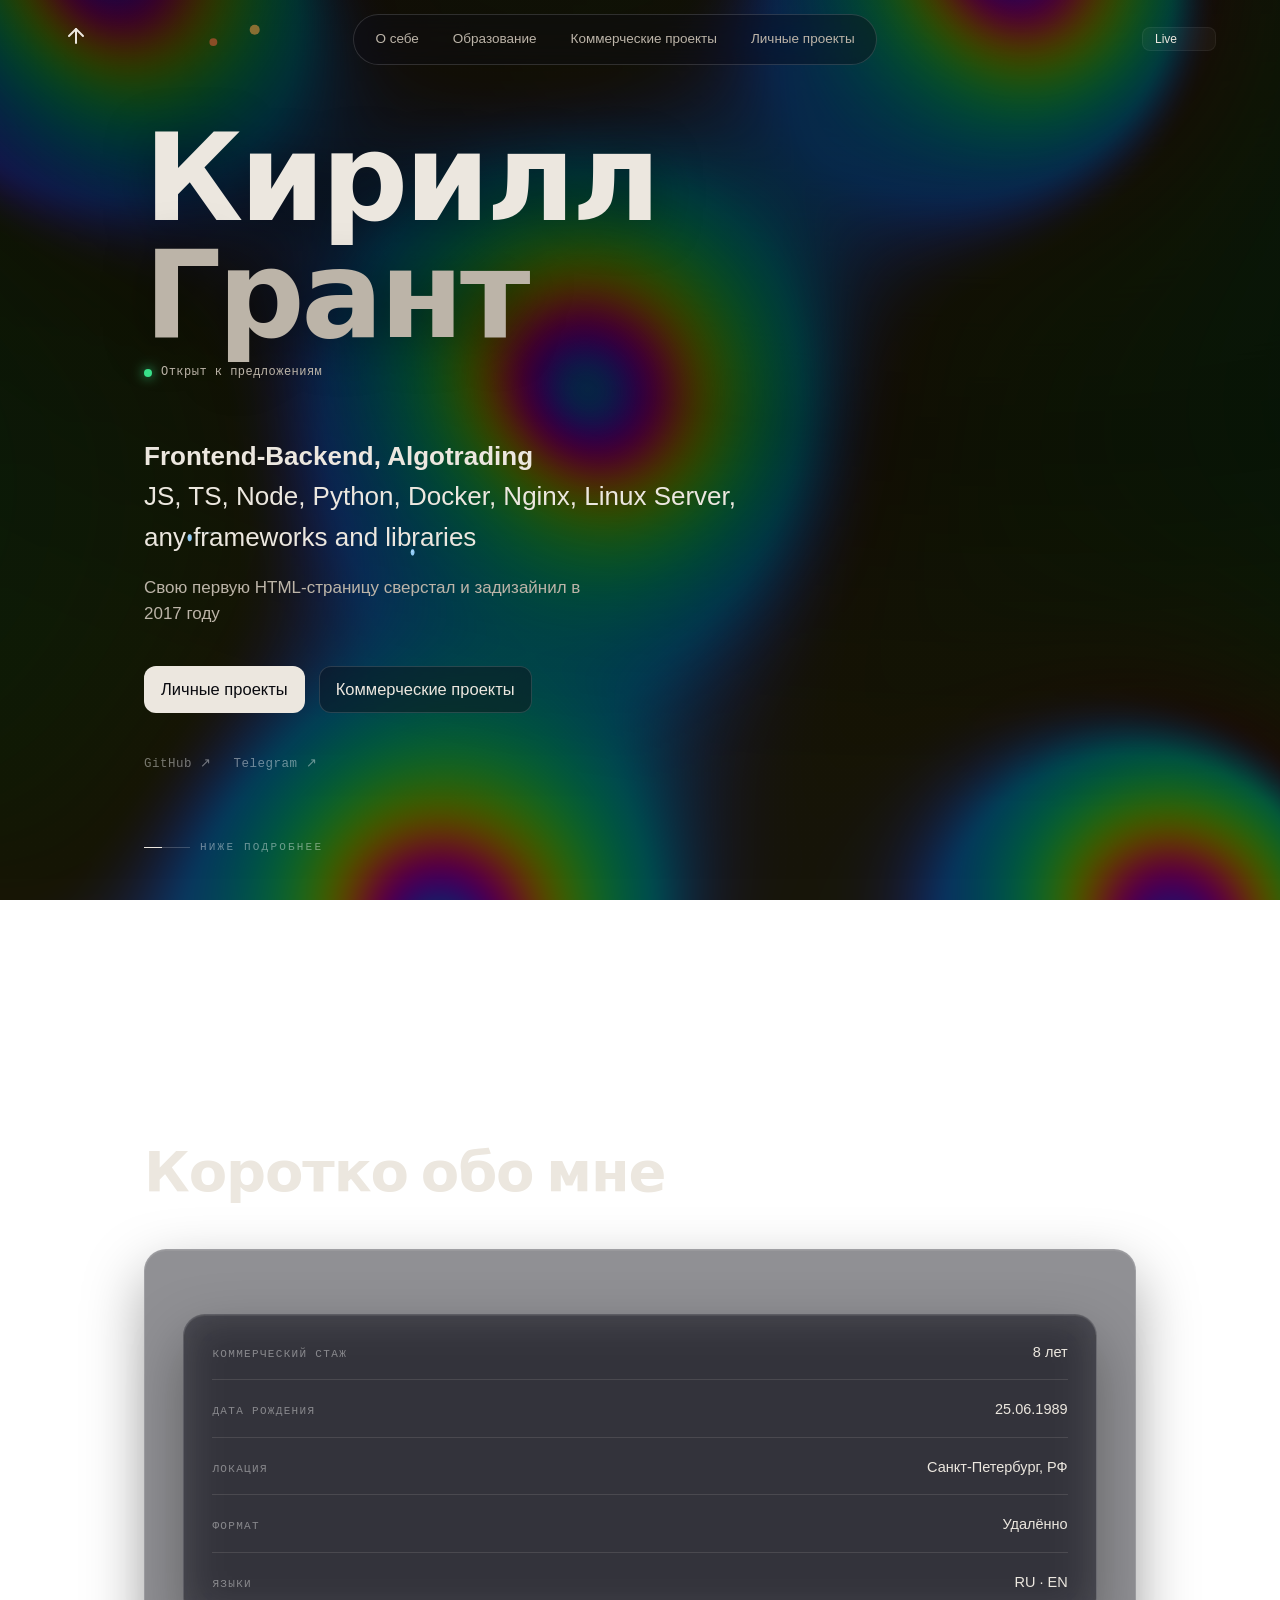
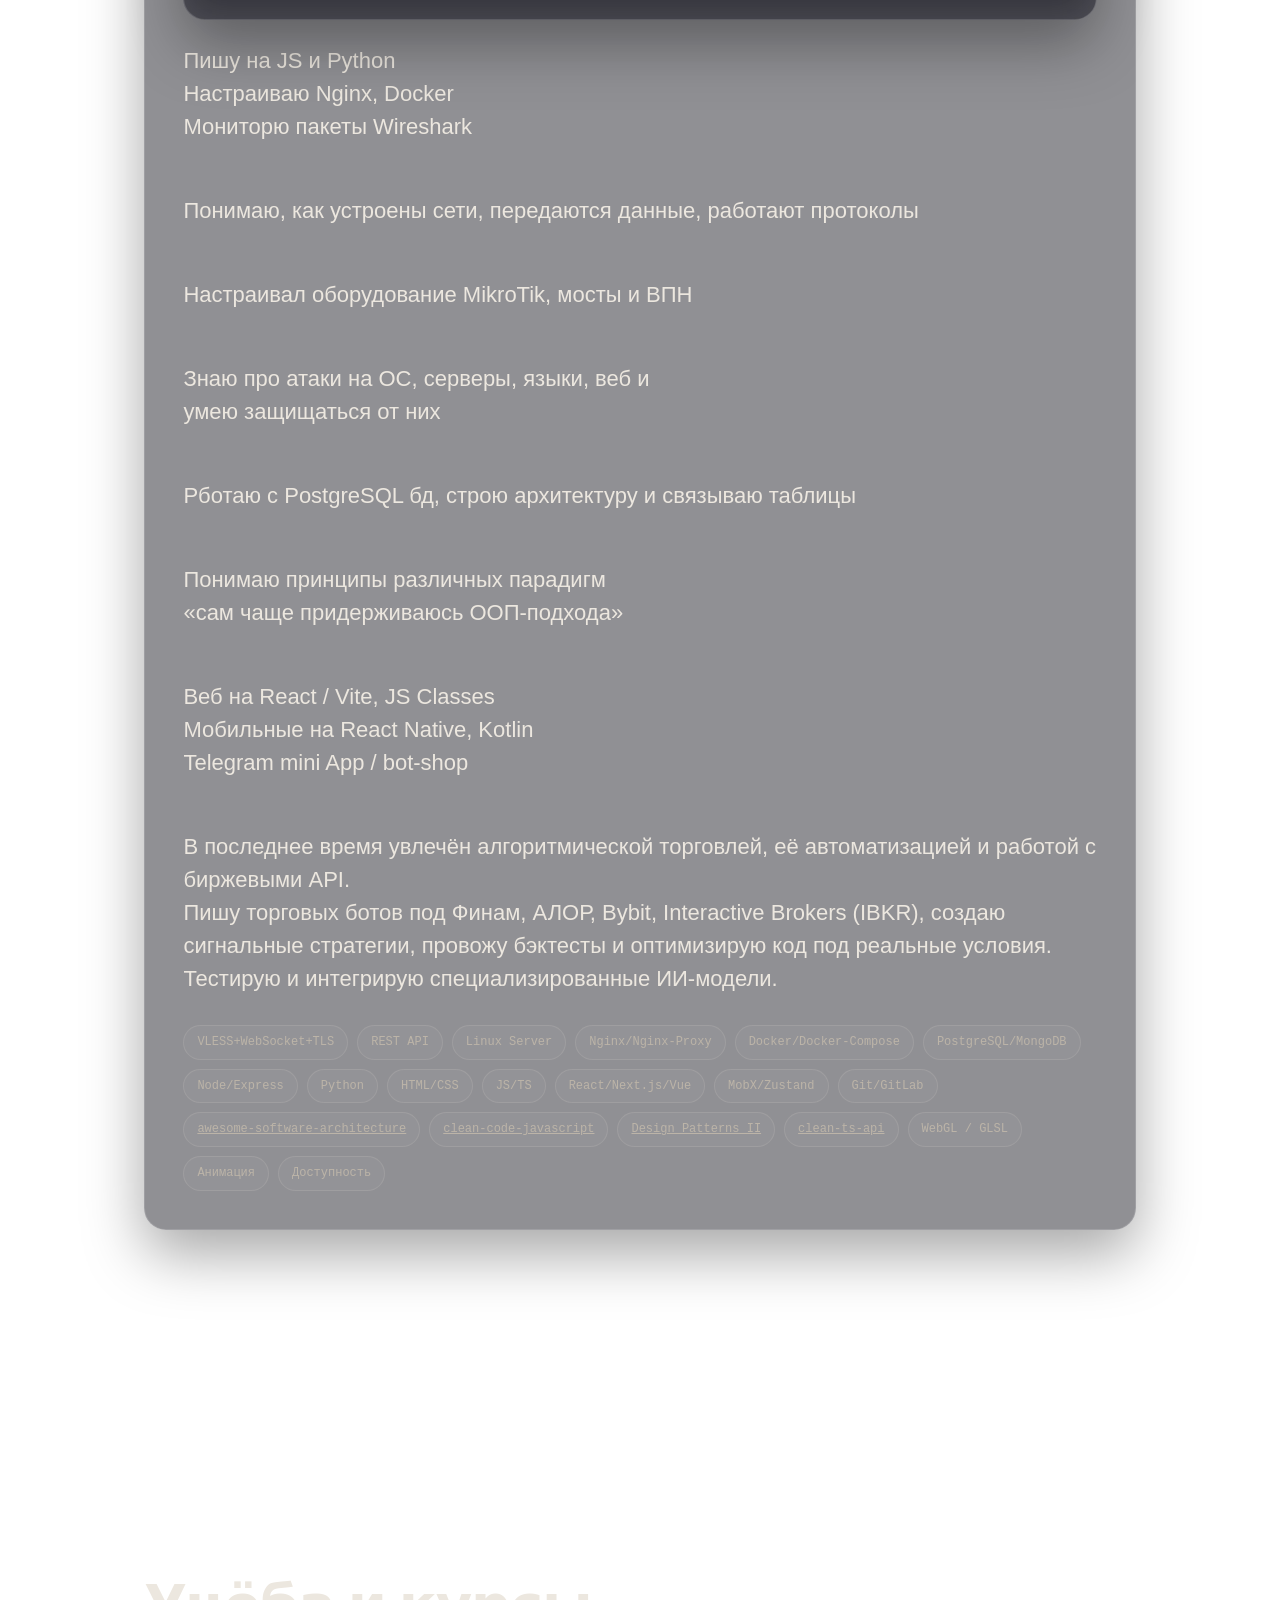
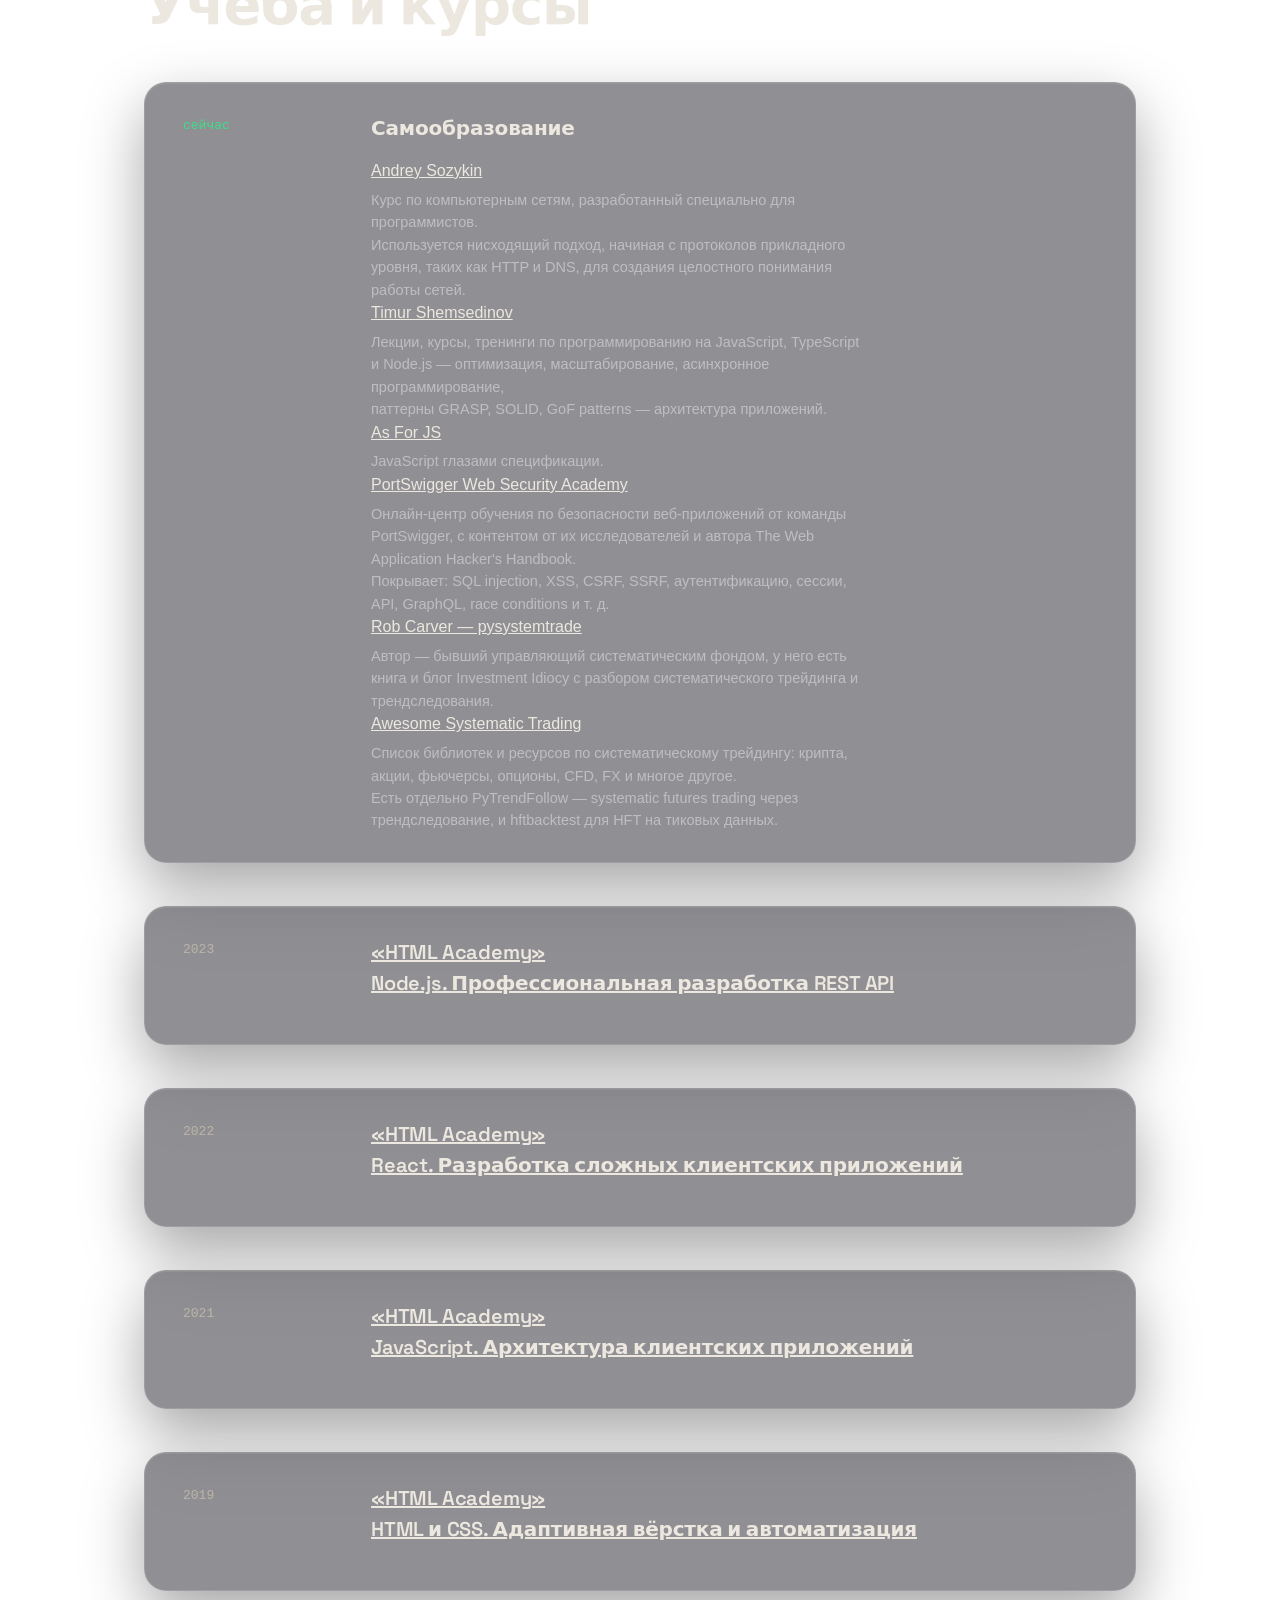
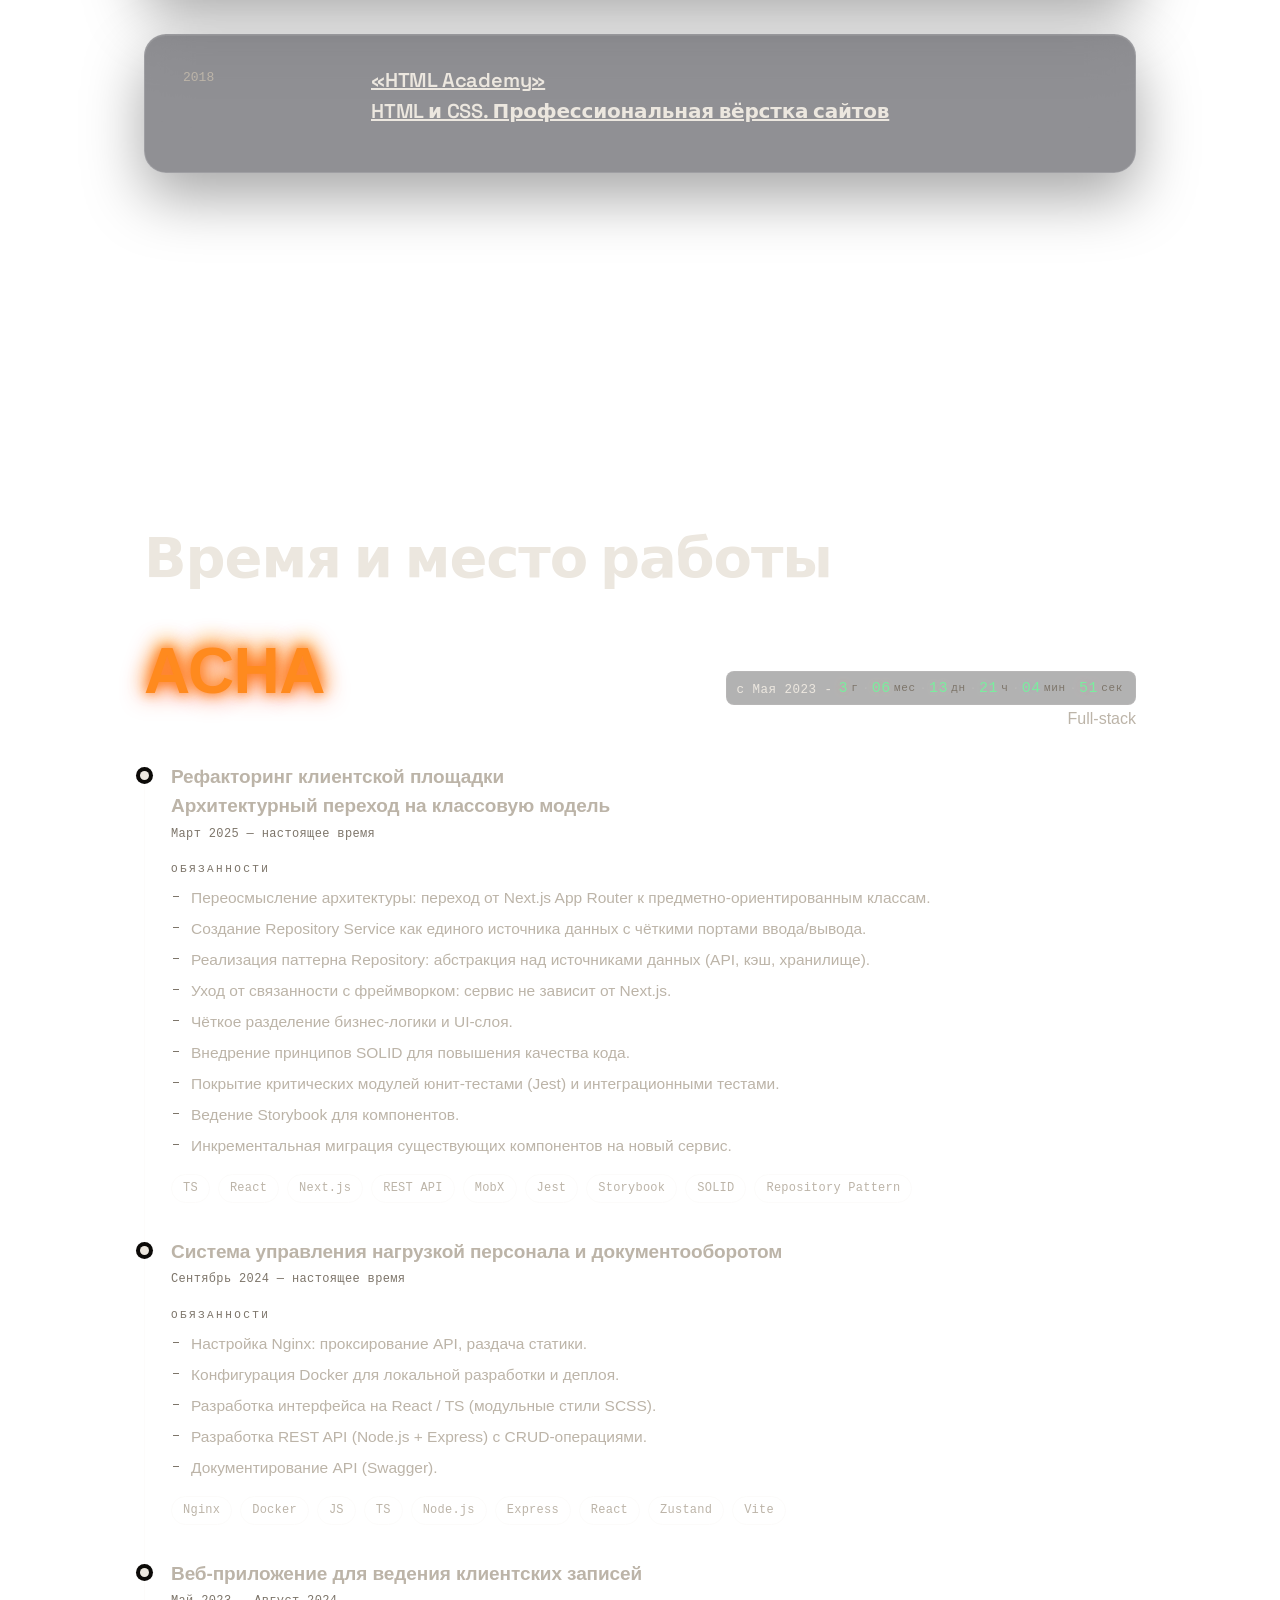
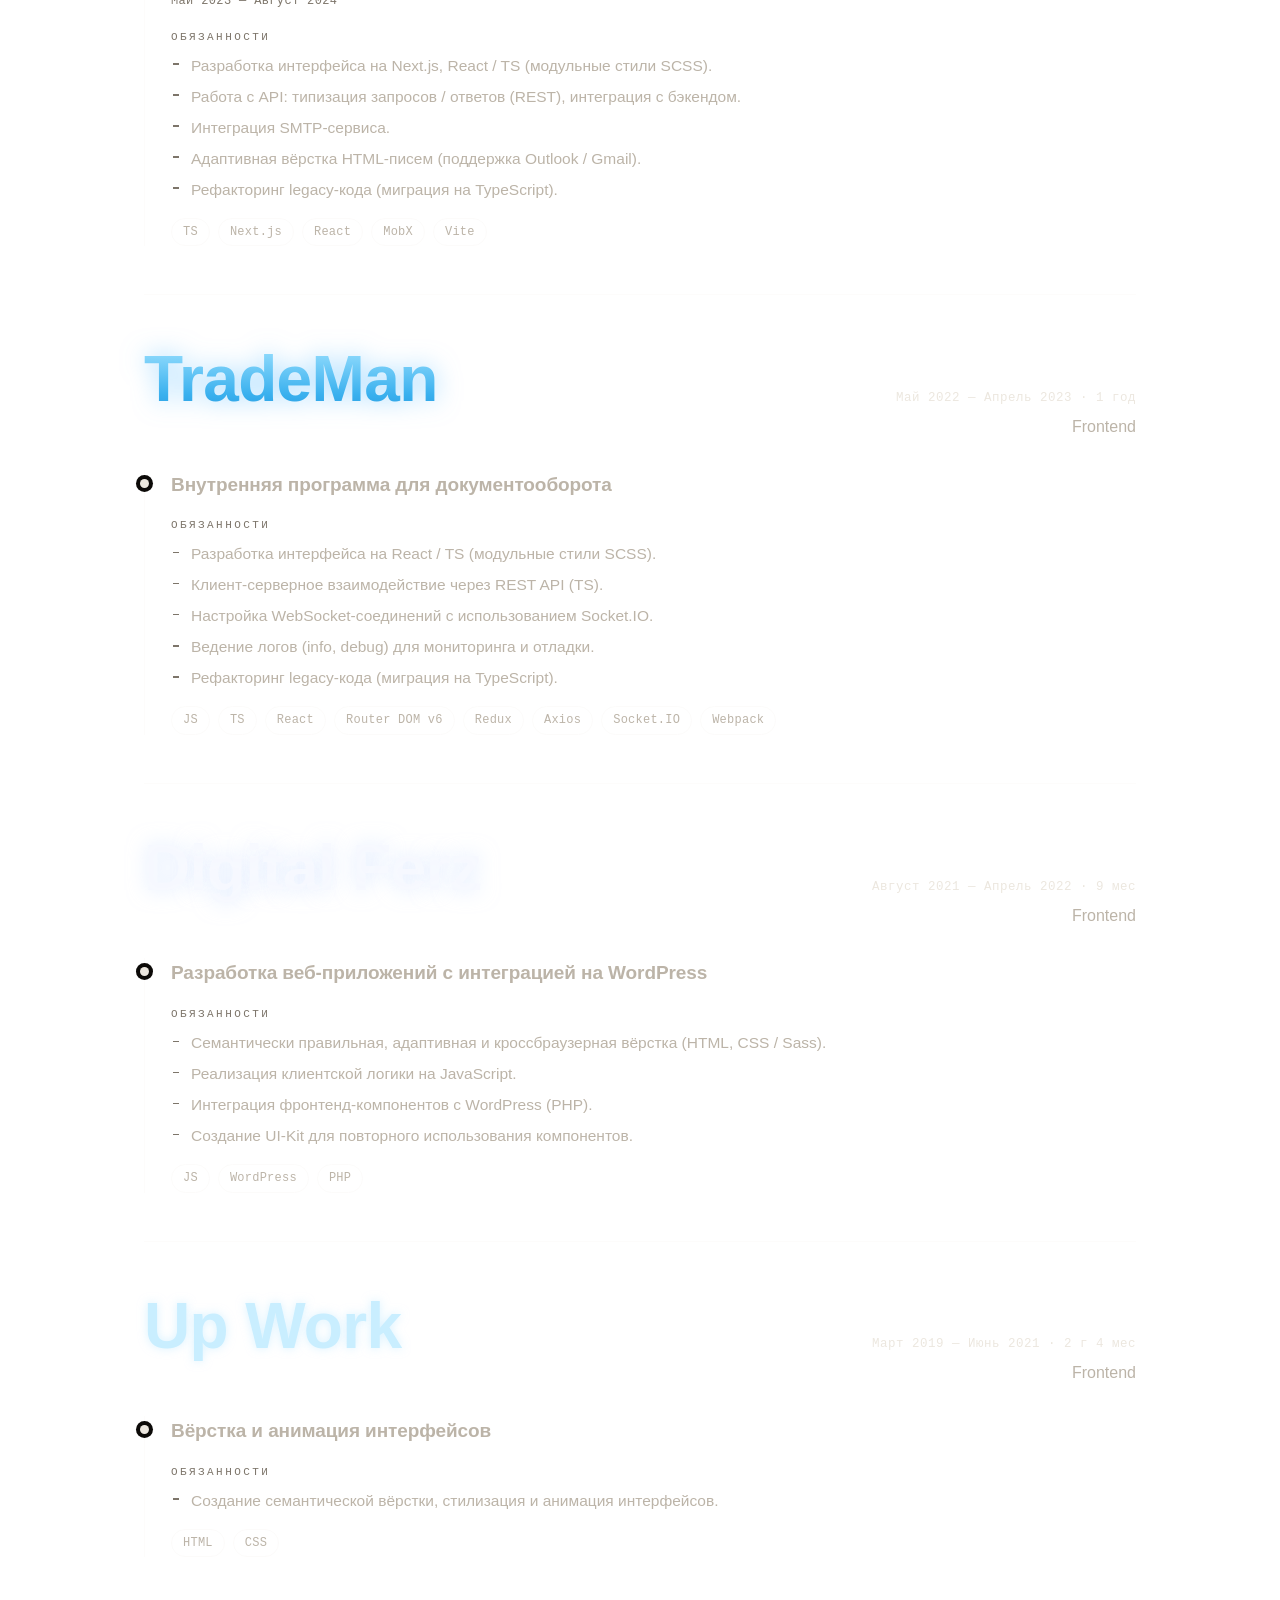
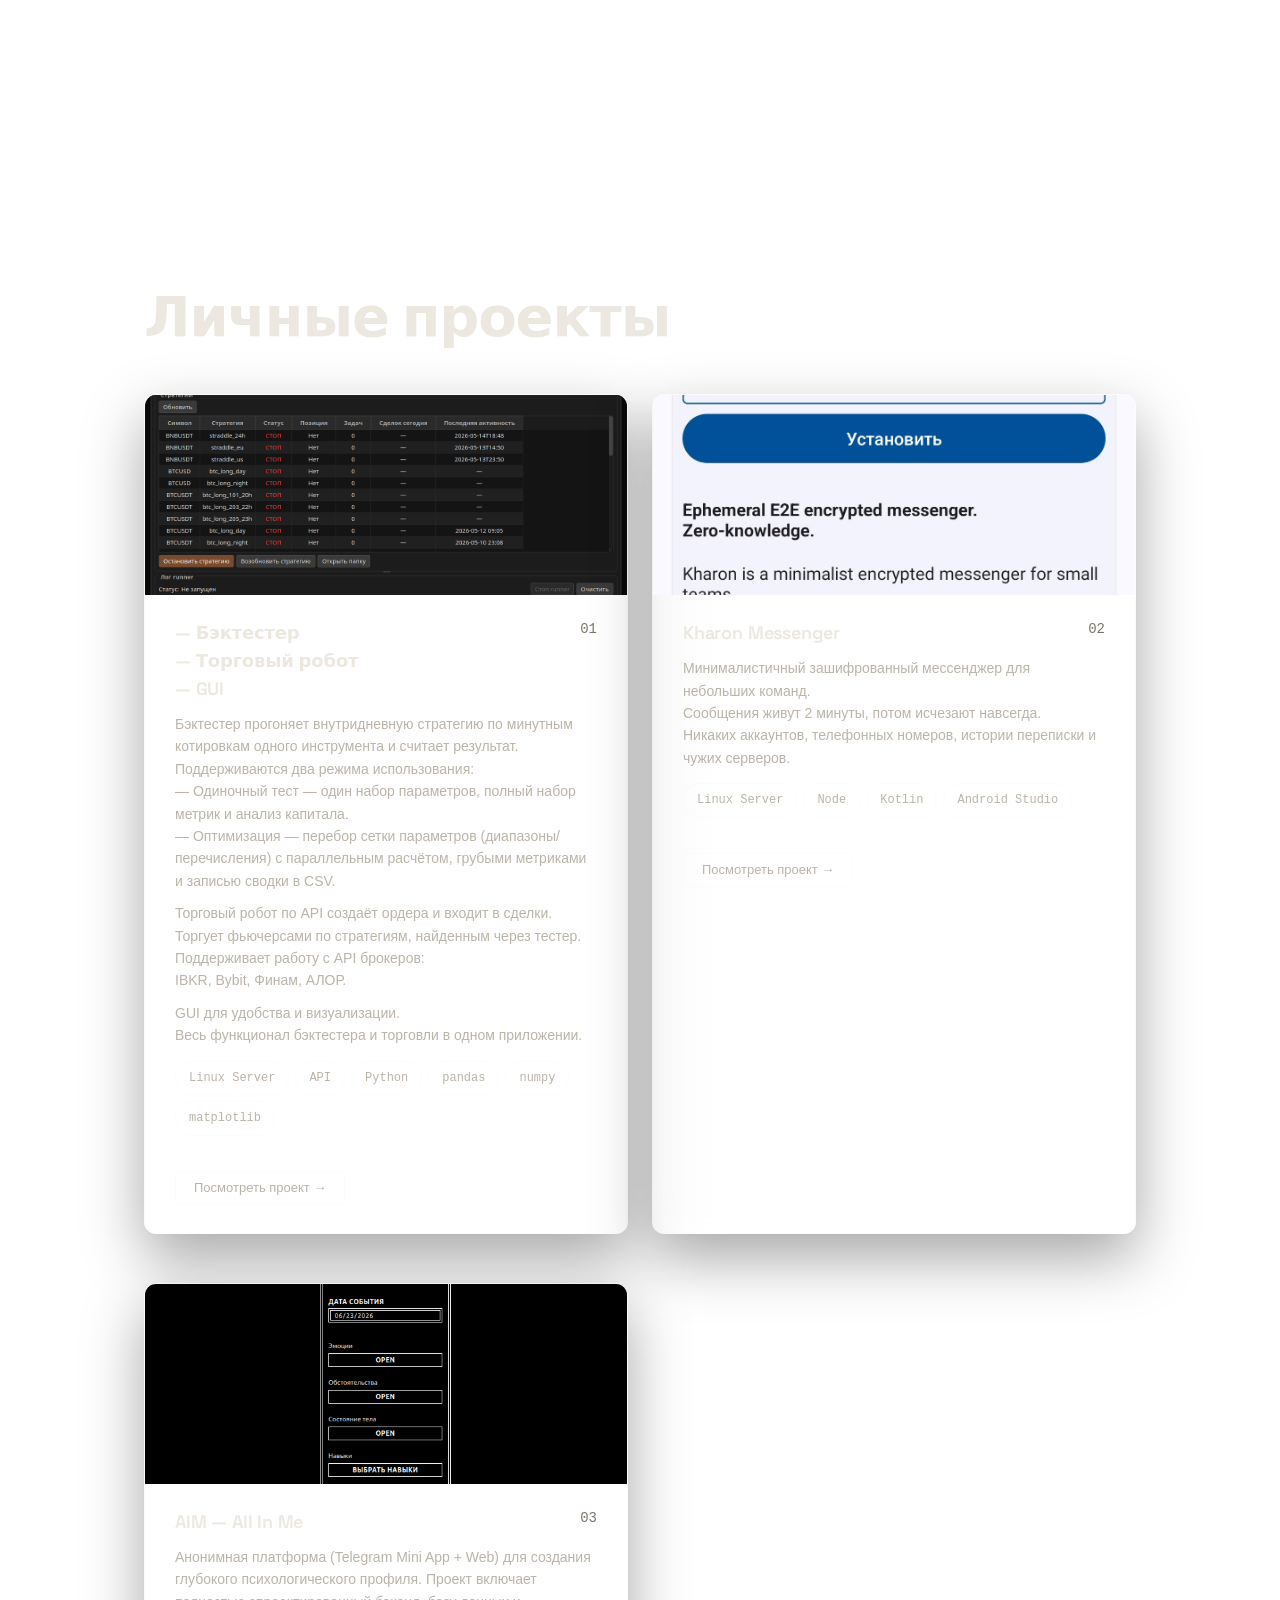
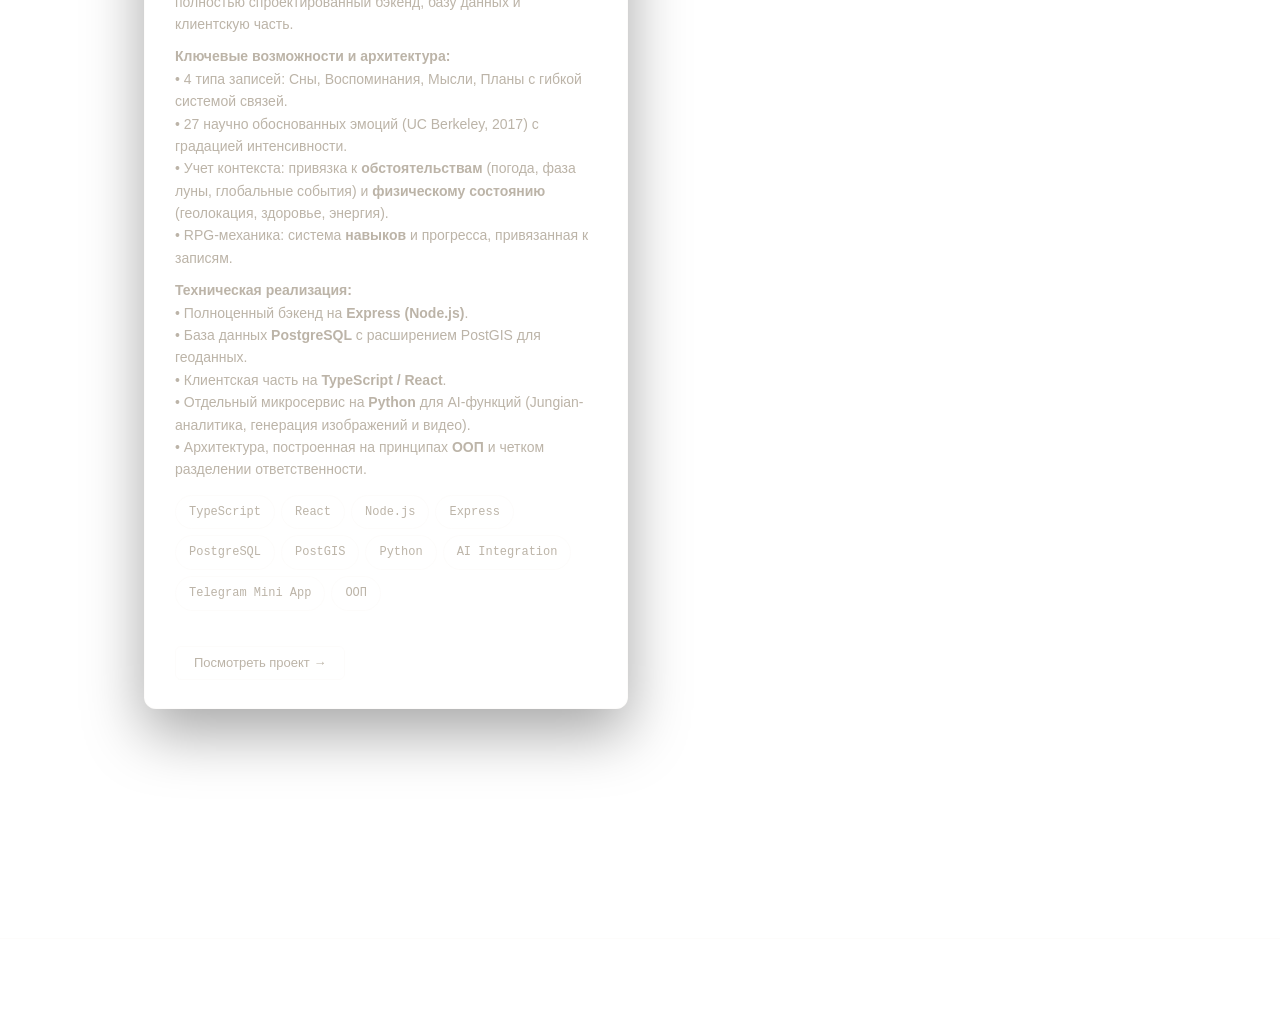
==== commit 7dedfcac: "add portfolio AIM img" ====
--- a/index.html
+++ b/index.html
@@ -530,7 +530,7 @@
         <!-- ====== ПРОЕКТ 3: AIM (All In Me) ====== -->
         <div class="card project reveal d2">
           <div class="thumb" data-full="https://raw.githubusercontent.com/webdotG/AIM/main/frontend/public/og-image.png">
-            <img src="https://raw.githubusercontent.com/webdotG/AIM/main/frontend/public/og-image.png" alt="AIM — All In Me preview" loading="lazy">
+            <img src="./img/aim.png" alt="AIM — All In Me preview" loading="lazy">
           </div>
           <div class="body">
             <div class="top">
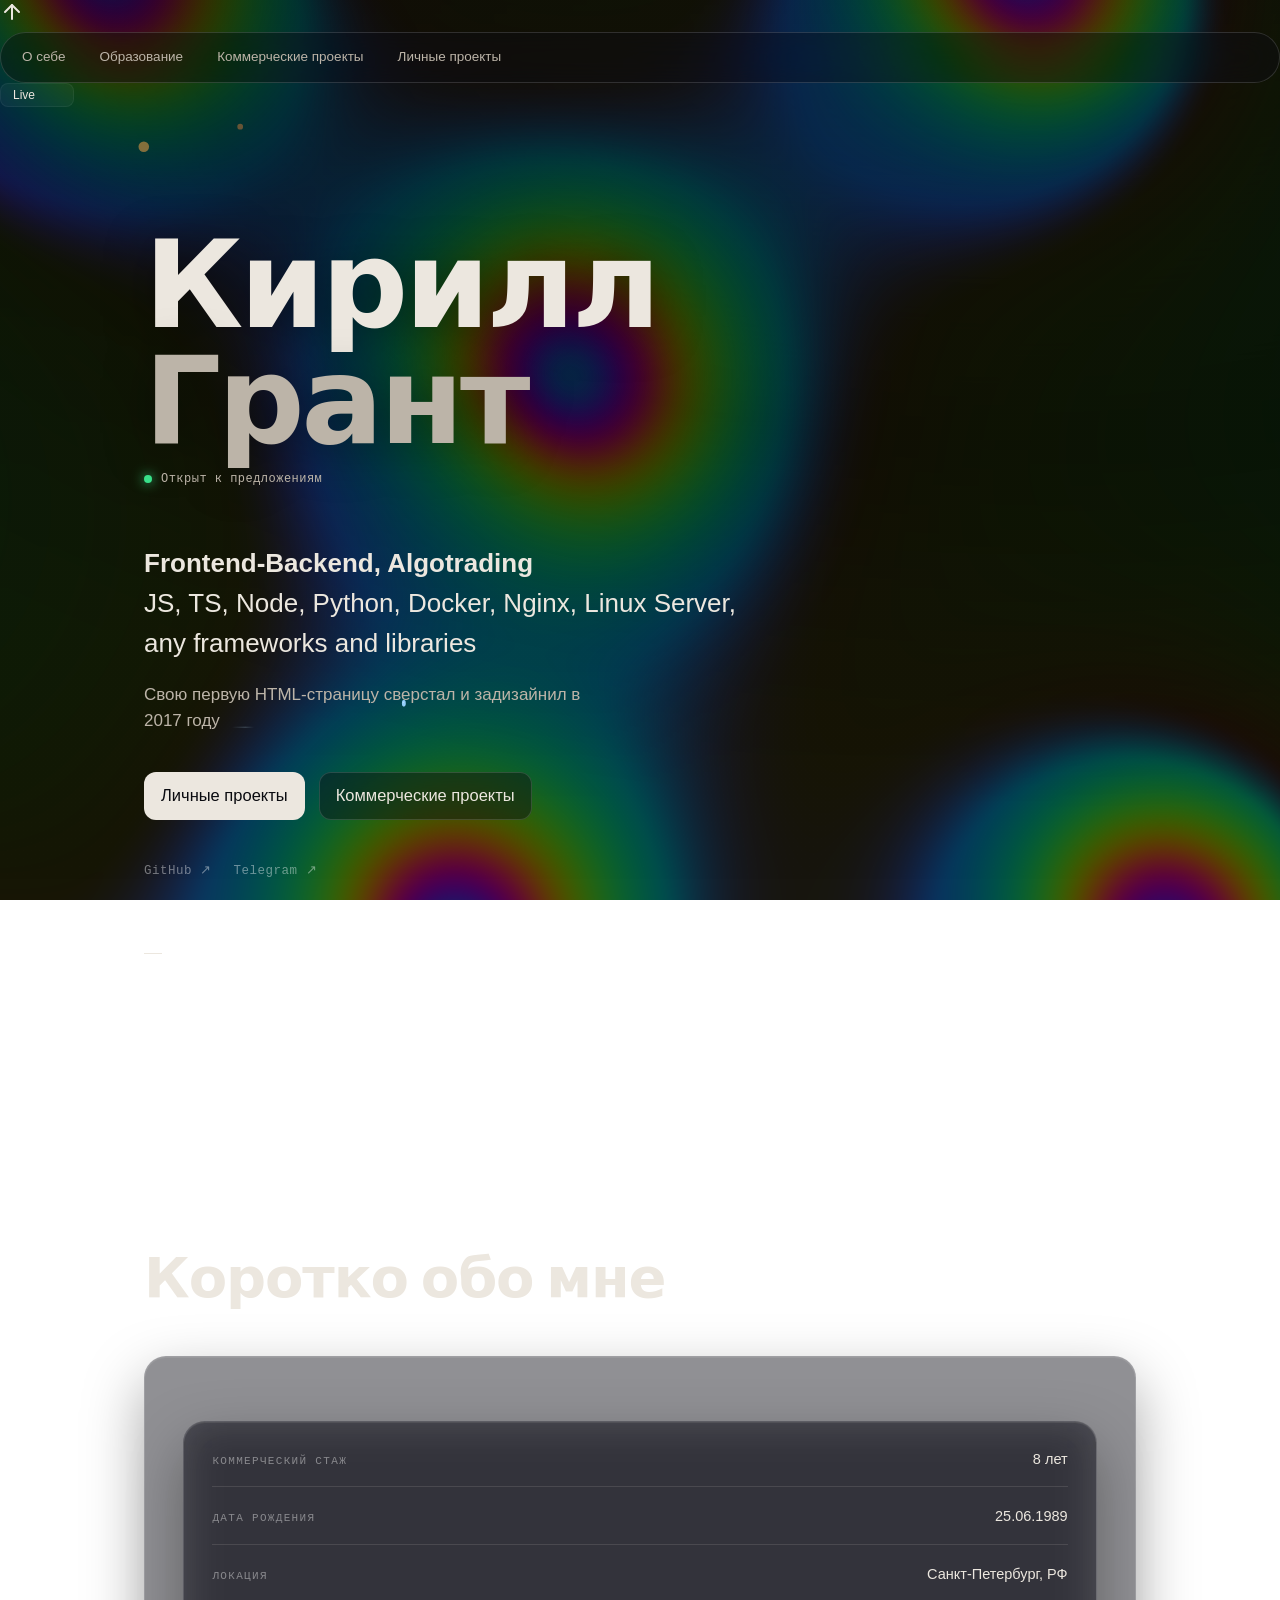
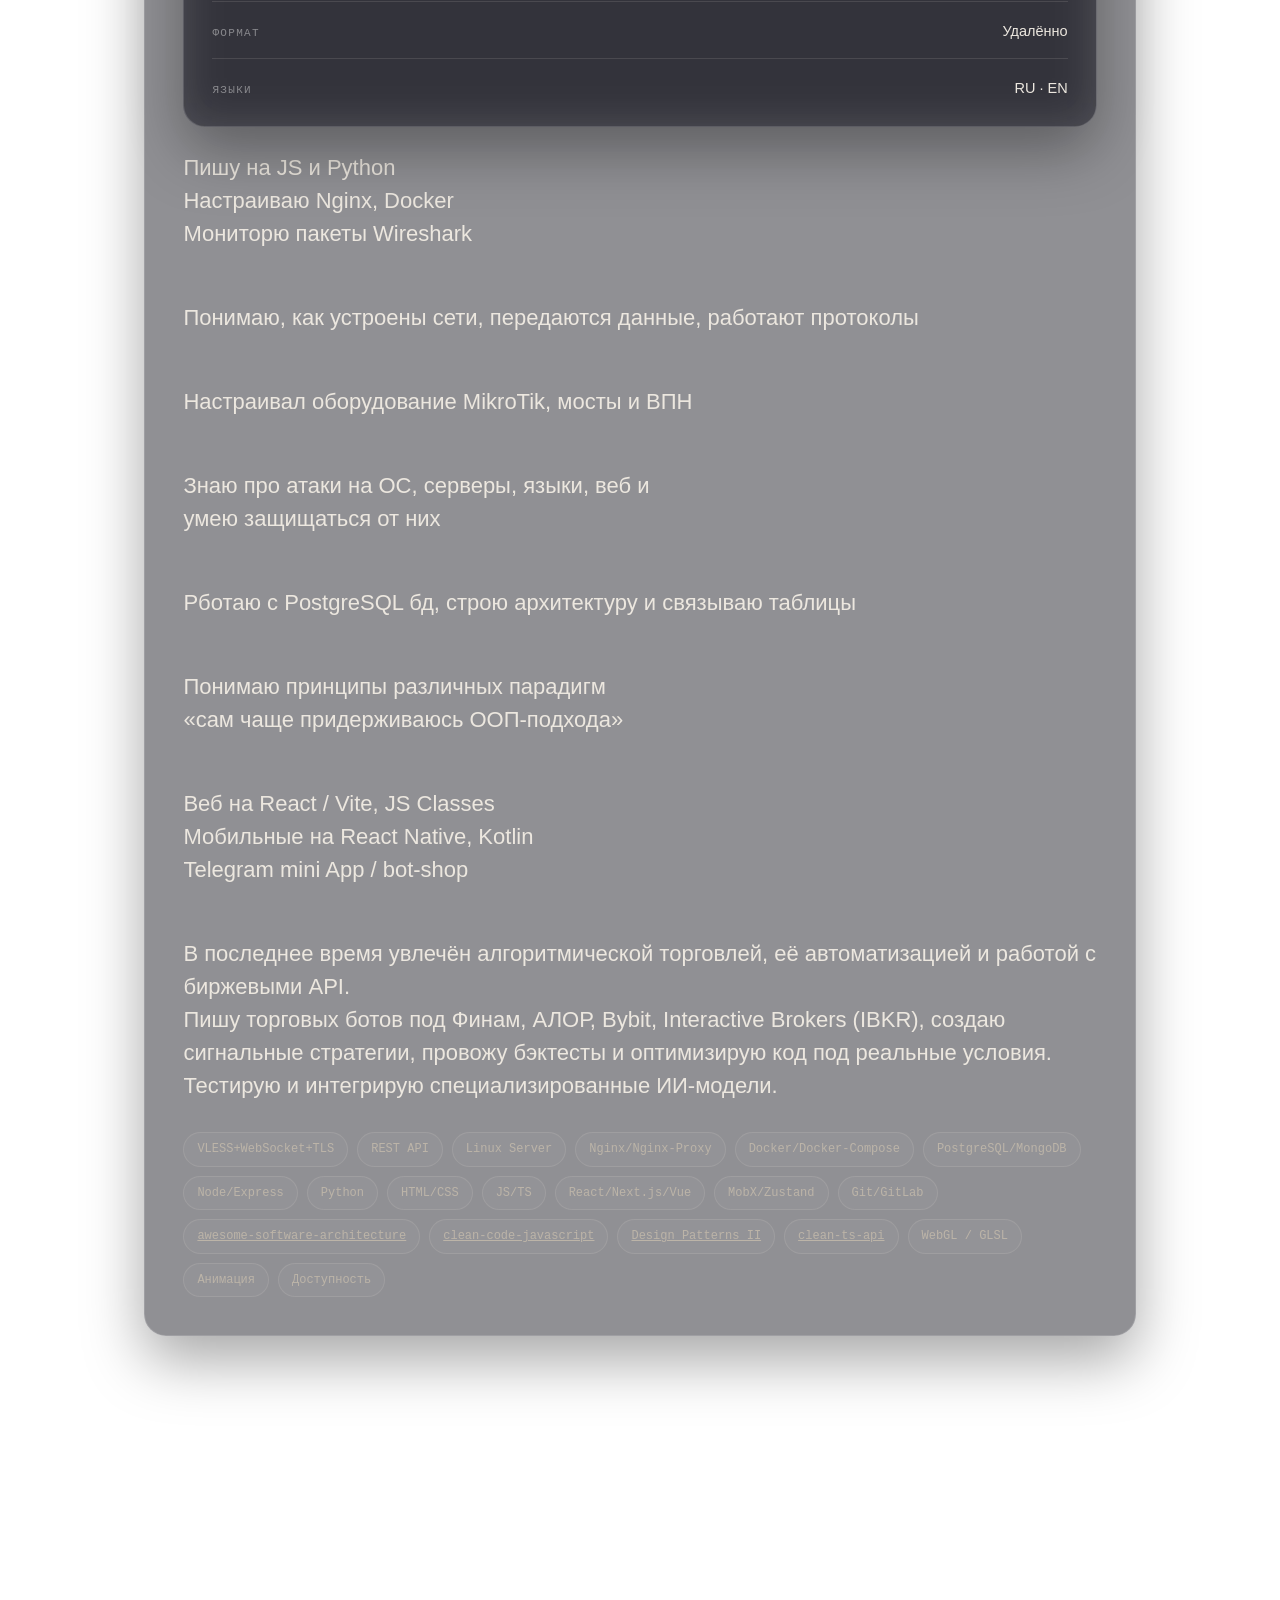
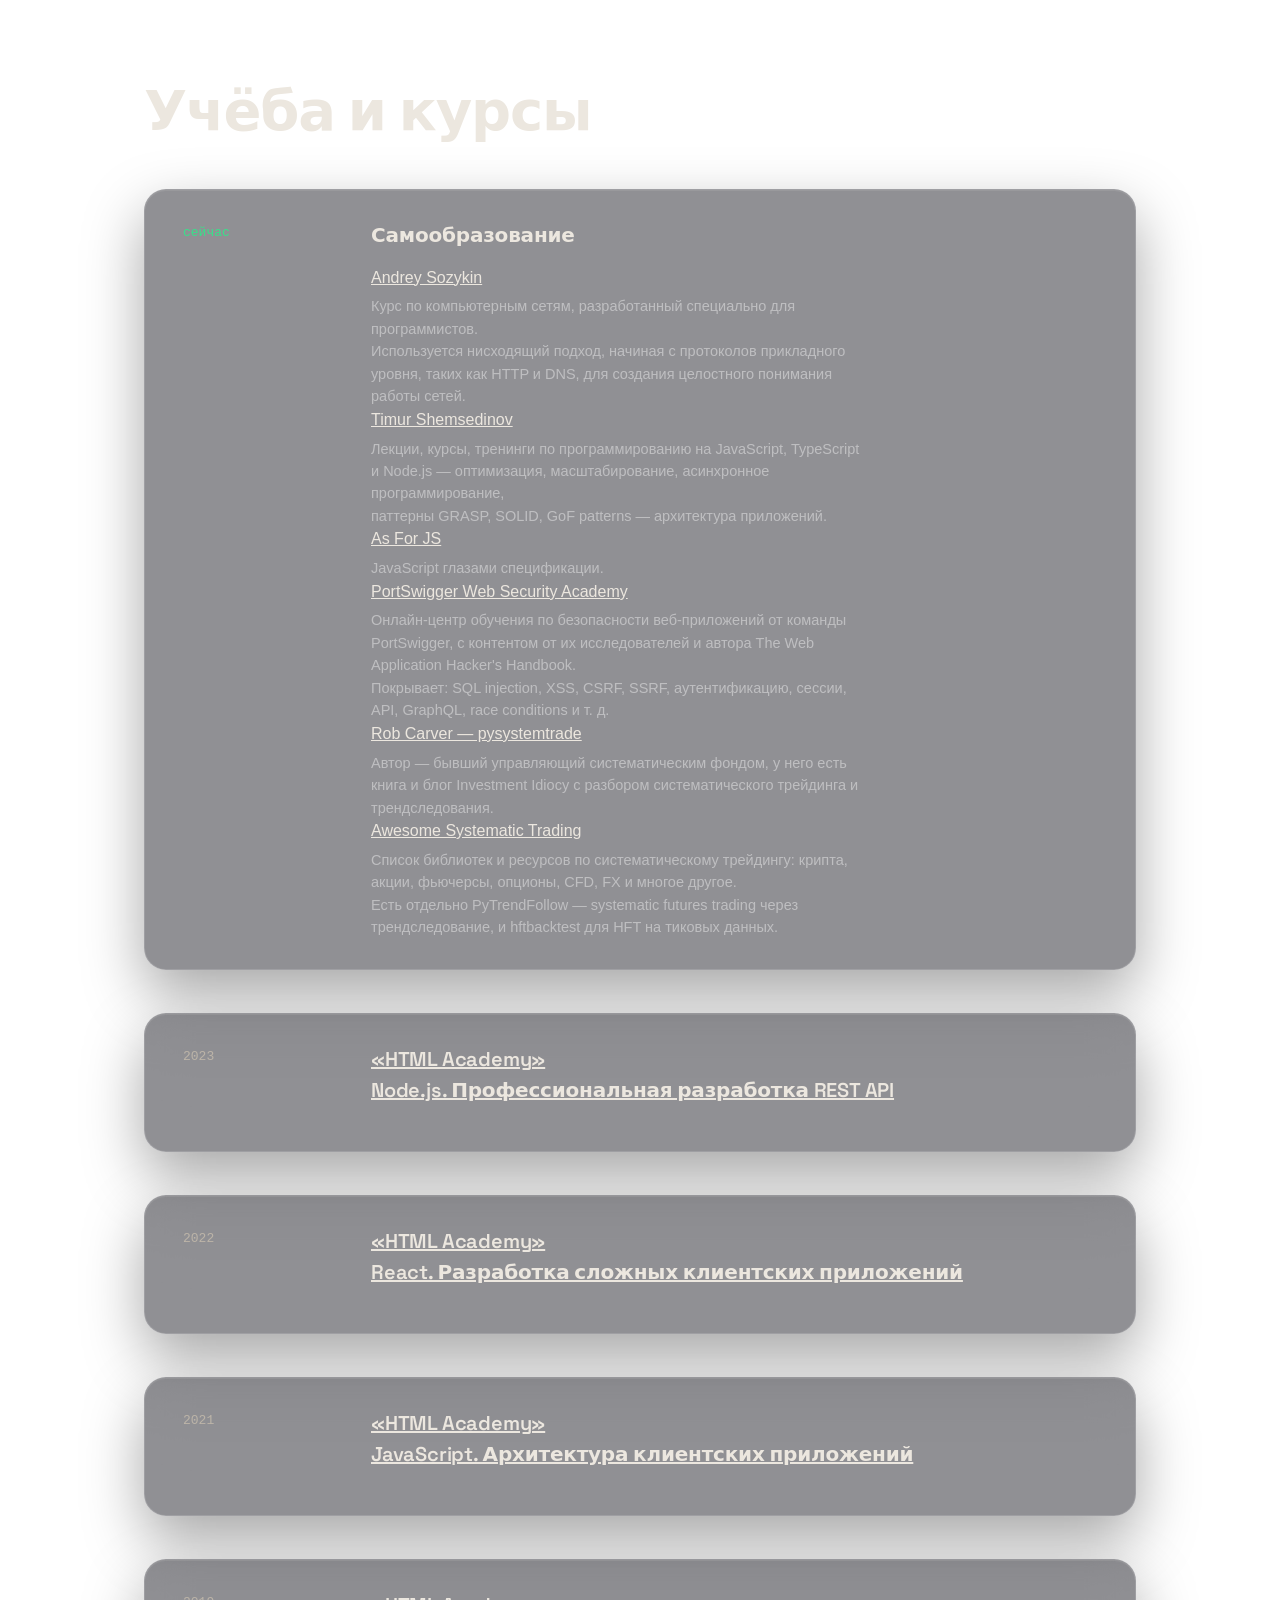
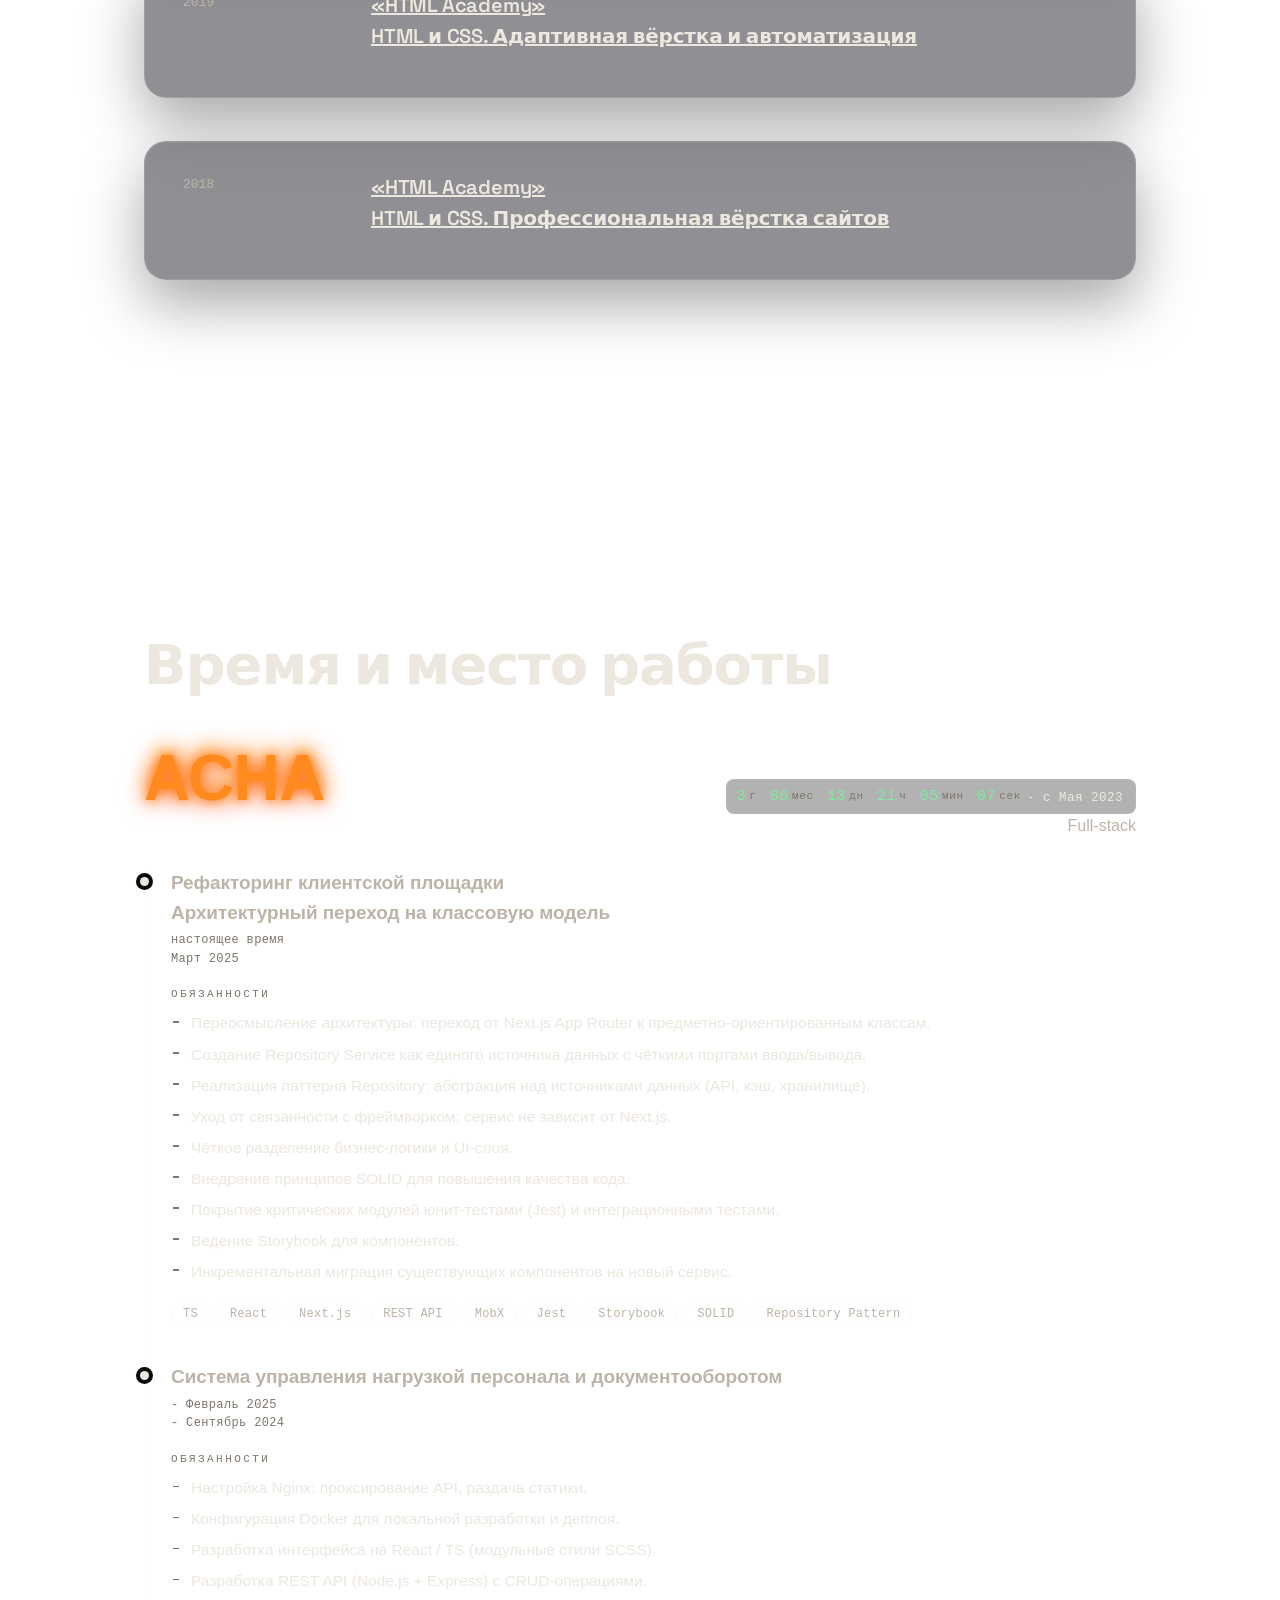
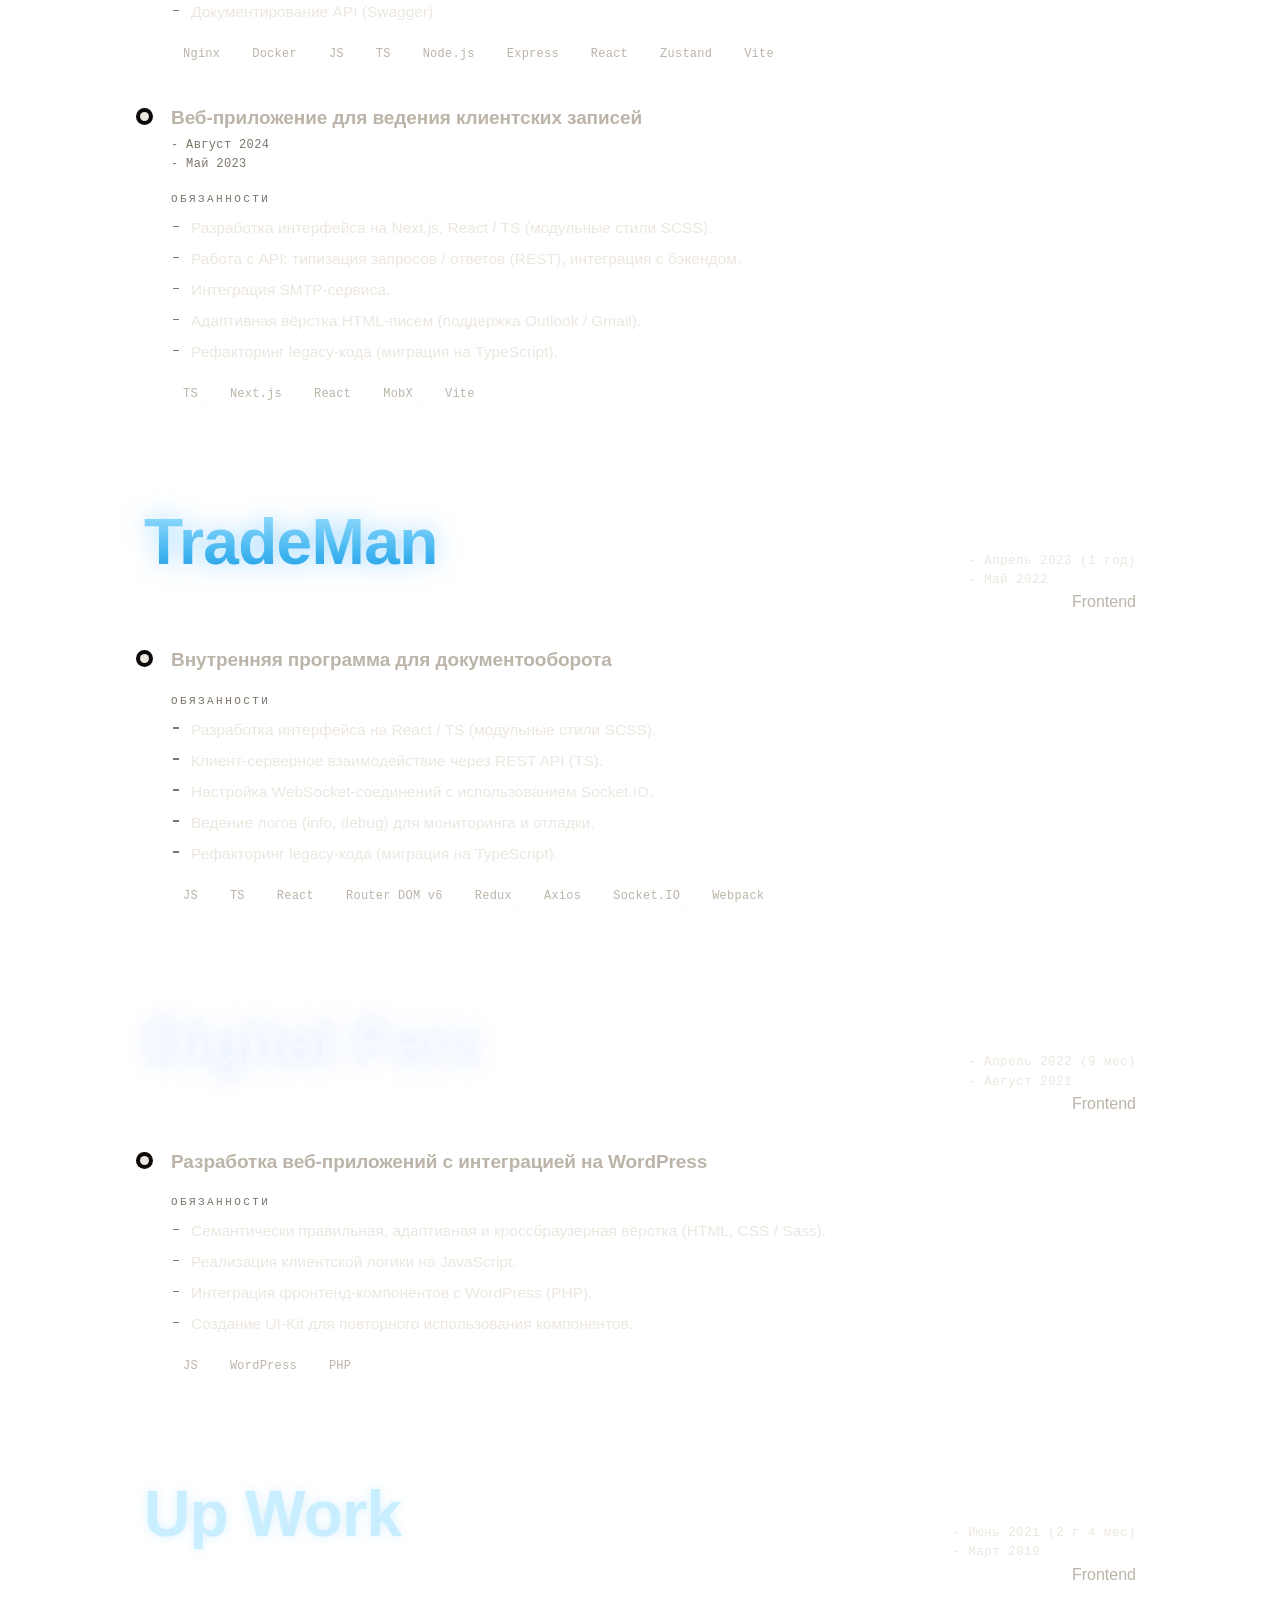
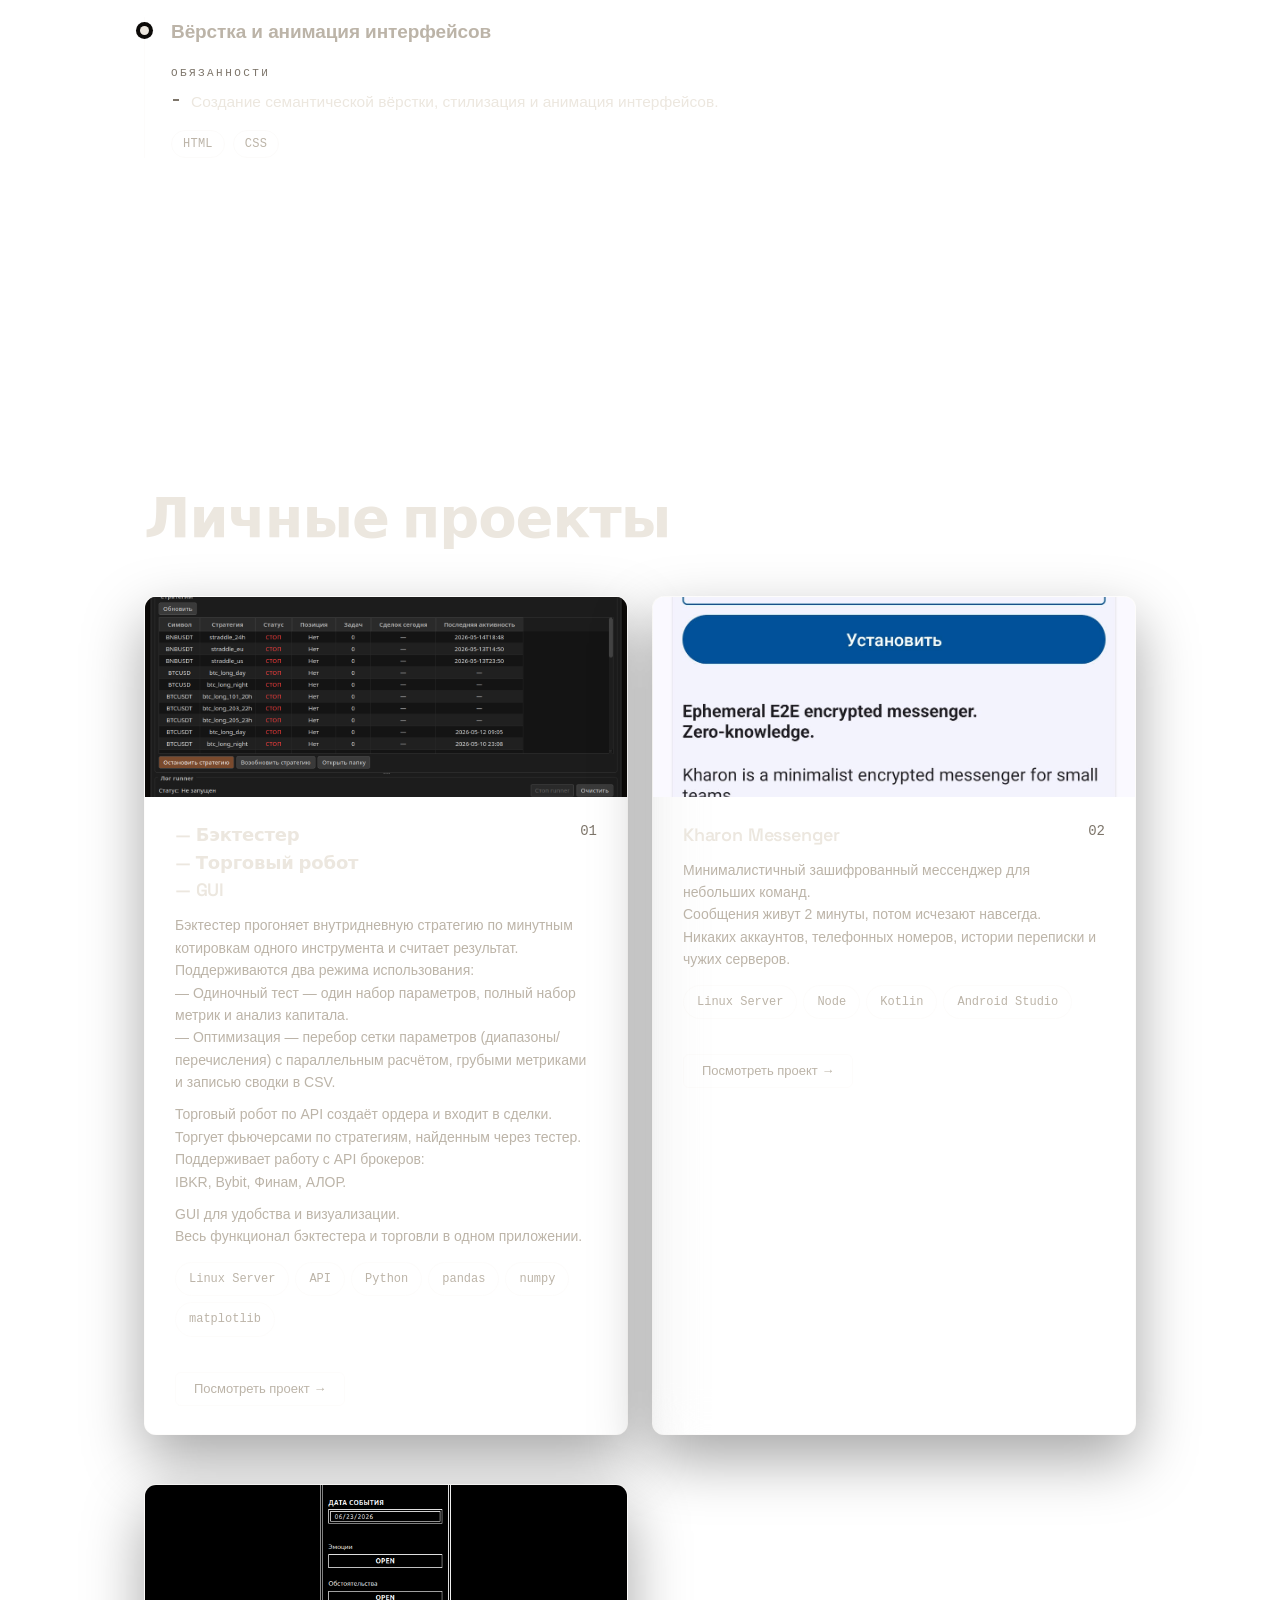
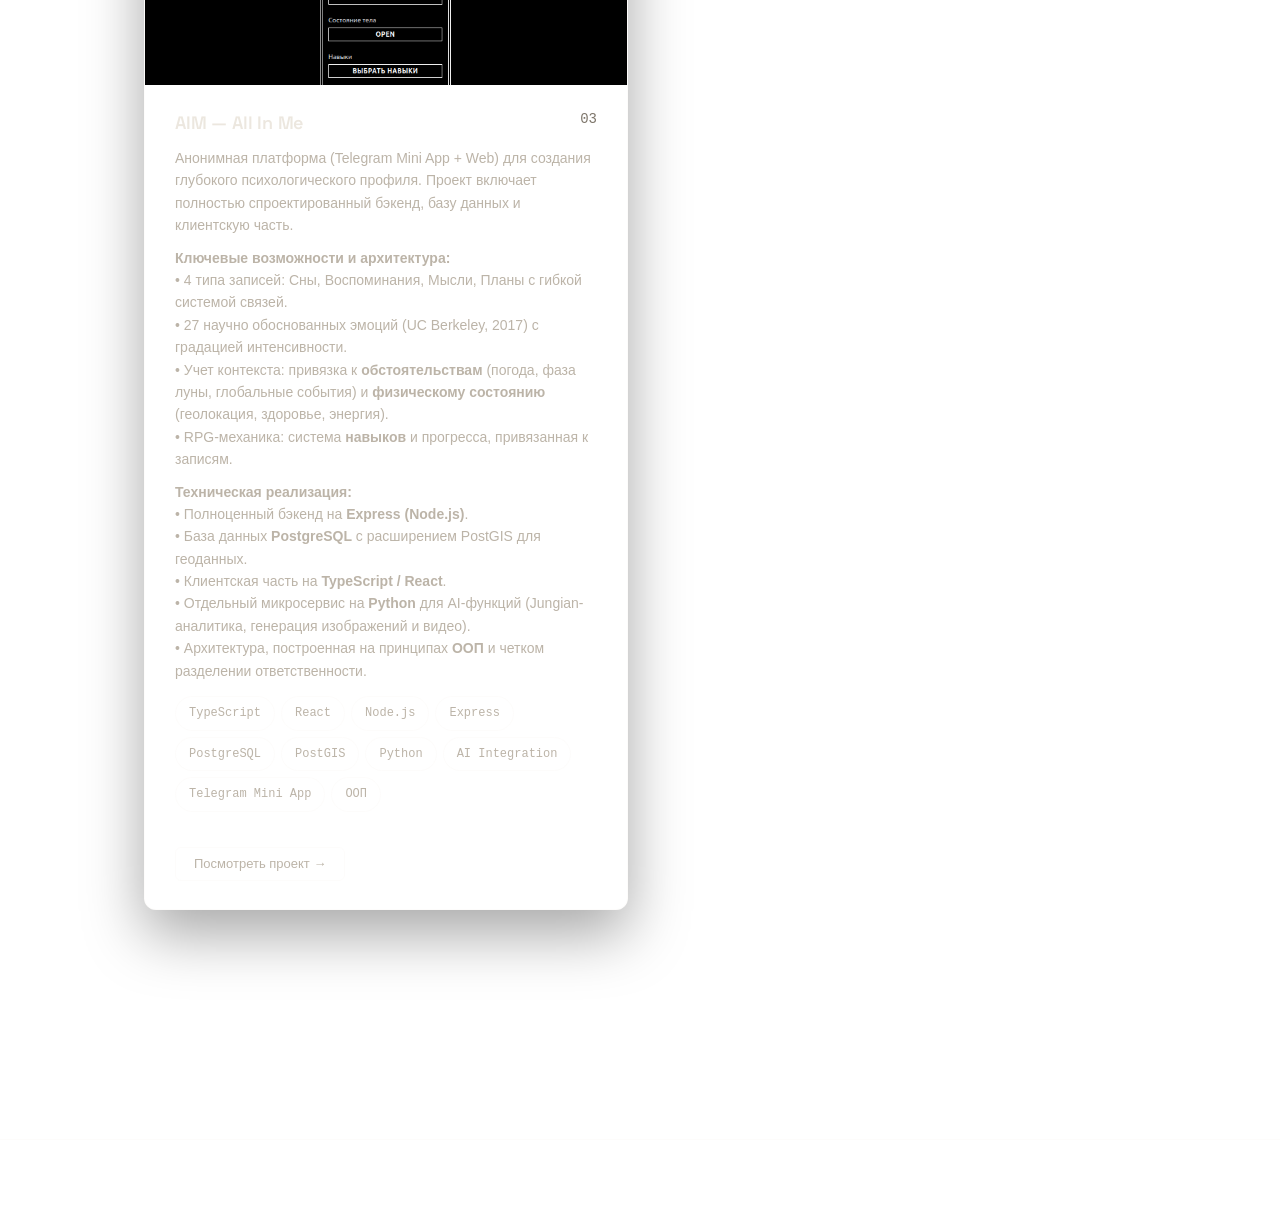
==== commit 3936ab0f: "fix mobile response and tab back" ====
--- a/index.html
+++ b/index.html
@@ -303,21 +303,24 @@
         <article class="job_job reveal">
           <div class="job-head_job">
             <h2 class="company_job fx_job fx-fire_job" data-fx="fire">АСНА</h2>
-            <!-- <span class="dur_job">Май 2023 — сейчас · 3 г 1 мес</span> -->
              <span class="dur_job">
+              
               <span class="timer-container">
-                <span class="dur_job">с Мая 2023 - </span>
-                <!-- <span class="timer-icon">⏱</span> -->
+          
                 <span class="timer-digits"></span>
-                
+                <span class="dur_job">- с Мая 2023 </span>
               </span>
+               
+              
             </span>
           </div>
           <p class="role_job">Full-stack</p>
           <div class="projects_job">
             <div class="project_job">
               <h3>Рефакторинг клиентской площадки<br/>Архитектурный переход на классовую модель</h3>
-              <span class="proj-when_job">Март 2025 — настоящее время</span>
+              <span class="proj-when_job">настоящее время
+                <br/>Март 2025 
+              </span>
               <p class="label_job">Обязанности</p>
               <ul class="duties_job">
                 <li>Переосмысление архитектуры: переход от Next.js App Router к предметно-ориентированным классам.</li>
@@ -345,7 +348,9 @@
 
             <div class="project_job">
               <h3>Система управления нагрузкой персонала и документооборотом</h3>
-              <span class="proj-when_job">Сентябрь 2024 — настоящее время</span>
+              <span class="proj-when_job">- Февраль 2025
+                <br/>- Сентябрь 2024
+              </span>
               <p class="label_job">Обязанности</p>
               <ul class="duties_job">
                 <li>Настройка Nginx: проксирование API, раздача статики.</li>
@@ -361,7 +366,9 @@
 
             <div class="project_job">
               <h3>Веб-приложение для ведения клиентских записей</h3>
-              <span class="proj-when_job">Май 2023 — Август 2024</span>
+              <span class="proj-when_job">- Август 2024
+                <br/>- Май 2023
+              </span>
               <p class="label_job">Обязанности</p>
               <ul class="duties_job">
                 <li>Разработка интерфейса на Next.js, React / TS (модульные стили SCSS).</li>
@@ -381,7 +388,9 @@
         <article class="job_job reveal">
           <div class="job-head_job">
             <h2 class="company_job fx_job fx-water_job" data-fx="water">TradeMan</h2>
-            <span class="dur_job">Май 2022 — Апрель 2023 · 1 год</span>
+            <span class="dur_job">- Апрель 2023 (1 год)
+                          <br/>- Май 2022
+                          </span>
           </div>
           <p class="role_job">Frontend</p>
 
@@ -407,7 +416,9 @@
         <article class="job_job reveal">
           <div class="job-head_job">
             <h2 class="company_job fx_job fx-ghost_job" data-fx="ghost">Digital Ferz</h2>
-            <span class="dur_job">Август 2021 — Апрель 2022 · 9 мес</span>
+            <span class="dur_job">- Апрель 2022 (9 мес) 
+              <br/>- Август 2021 
+            </span>
           </div>
           <p class="role_job">Frontend</p>
 
@@ -432,7 +443,9 @@
         <article class="job_job reveal">
           <div class="job-head_job">
             <h2 class="company_job fx_job fx-wind_job" data-fx="wind">Up Work</h2>
-            <span class="dur_job">Март 2019 — Июнь 2021 · 2 г 4 мес</span>
+            <span class="dur_job">- Июнь 2021 (2 г 4 мес) 
+              <br/>- Март 2019 
+            </span>
           </div>
           <p class="role_job">Frontend</p>
 
--- a/styles.css
+++ b/styles.css
@@ -46,7 +46,7 @@
     radial-gradient(120% 90% at 80% 0%, rgba(0,0,0,0) 0%, rgba(0,0,0,0.25) 55%, rgba(0,0,0,0) 100%),
     linear-gradient(180deg, rgba(6,7,12,0.20) 0%, rgba(6,7,12,0.05) 40%, rgba(6,7,12,0) 100%);
 }
-.page{ position:relative; z-index:2; }
+.page{ display: block; position:relative; z-index:2; width: 100%;}
 
 /* shared layout helpers */
 .wrap{ max-width:var(--maxw); margin:0 auto; padding-inline:var(--gutter); }
@@ -63,17 +63,13 @@
 a{ color:inherit; }
 
 /* ---------------- NAV ---------------- */
+.card
 .nav{
   position:fixed; top:0; left:0; right:0; z-index:20;
   display:flex; align-items:center; justify-content:space-between;
   padding:14px var(--gutter);
 }
-/* .nav .brand{
-  display:flex; align-items:center; gap:12px;
-  font-family:var(--font-display); font-weight:600; letter-spacing:-0.01em;
-  font-size:21px;
-  text-decoration: none;
-} */
+
 .brand .mark{
   width:30px; height:30px; border-radius:9px;
   display:grid; place-items:center;
@@ -94,23 +90,23 @@
   transition:color .2s ease, background .2s ease;
 }
 .nav-links a:hover{ color:var(--ink); background:rgba(255,255,255,0.07); }
-/* .bg-toggle{
-  display:inline-flex; align-items:center; gap:9px;
-  background:var(--glass); border:1px solid var(--glass-edge);
-  border-radius:999px; padding:7px 7px 7px 14px;
-  backdrop-filter:blur(18px) saturate(1.4); -webkit-backdrop-filter:blur(18px) saturate(1.4);
-  cursor:pointer; color:var(--ink-2);
-  font-family:var(--font-mono); font-size:11px; letter-spacing:0.06em;
-}
-.bg-toggle b{ color:var(--ink); font-weight:500; min-width:84px; text-align:left; }
-.bg-toggle .swap{
-  width:26px; height:26px; border-radius:50%;
-  border:1px solid var(--line-2);
-  display:grid; place-items:center; font-size:13px; color:var(--ink);
-  transition:transform .4s cubic-bezier(.2,.8,.2,1);
-}
-.bg-toggle:hover .swap{ transform:rotate(180deg); }
-@media (max-width:820px){ .nav-links{ display:none; } } */
+
+/* Стало: */
+@media (max-width: 600px) {
+  .nav-links {
+    display: none !important;
+  }
+  .nav {
+    display: flex;
+    justify-content: space-between;
+    padding: 10px var(--gutter);
+  }
+  .bg-toggle span:first-child {
+    min-width: 36px;
+    font-size: 11px;
+  }
+}
+
 .bg-toggle {
   font-size: 12px;
   padding: 4px 8px 4px 12px;
@@ -258,7 +254,7 @@
 .fact:last-child{ border-bottom:0; padding-bottom:0; }
 .fact .k{ font-family:var(--font-mono); font-size:11px; letter-spacing:0.12em; text-transform:uppercase; color:var(--ink-3); }
 .fact .v{ text-align:right; color:var(--ink); font-size:14.5px; }
-@media (max-width:820px){ .about-grid{ grid-template-columns:1fr; } }
+@media (max-width:600px){ .about-grid{ grid-template-columns:1fr; } }
 
 /* striped image placeholder */
 .ph{
@@ -286,7 +282,7 @@
 .edu .org{ color:var(--ink-2); font-size:14.5px; margin-top:3px; }
 .edu p{ color:var(--ink-3); font-size:14.5px; margin-top:5px; max-width:62ch; }
 .edu a{padding-top: 15px;}
-@media (max-width:620px){ .edu{ grid-template-columns:1fr; gap:10px; } }
+@media (max-width:600px){ .edu{ grid-template-columns:1fr; gap:10px; } }
 
 
 
@@ -332,7 +328,9 @@
   border-radius: 12px;
   overflow: hidden;
   transition: border-color 0.3s ease, transform 0.3s ease;
-}
+  
+}
+.card.project p{color: var(--ink);}
 .card.project:hover {
   border-color: rgba(255, 255, 255, 0.12);
   transform: translateY(-2px);
@@ -433,7 +431,7 @@
 }
 
 /* ---- Адаптив ---- */
-@media (max-width: 560px) {
+@media (max-width: 600px) {
   .project .thumb {
     height: 150px;
   }
@@ -464,4 +462,4 @@
   display:inline-flex; align-items:center; gap:8px; }
 .project .arrow span{ transition:transform .2s ease; }
 .project:hover .arrow span{ transform:translateX(5px); }
-@media (max-width:760px){ .work-grid{ grid-template-columns:1fr; } }+@media (max-width:600px){ .work-grid{ grid-template-columns:1fr; } }
--- a/style_job.css
+++ b/style_job.css
@@ -79,15 +79,14 @@
   padding:.06em 0;
 }
 .dur_job{
+  display: inline;
   font-family:var(--mono);
   font-size:12.5px;
   letter-spacing:.04em;
   color:var(--ink);
-  white-space:nowrap;
   padding-top:.4em;
 }
 .role_job{
-  /* margin:14px 0 0; */
   color:var(--ink-2);
   font-size:16px;
   text-align: right;
@@ -148,7 +147,7 @@
 ul.duties_job li{
   position:relative;
   padding-left:20px;
-  color:var(--ink-2);
+  color:var(--ink);
   font-size:15.5px;
 }
 ul.duties_job li::before{
@@ -215,7 +214,9 @@
 .reveal_job{opacity:0;transform:translateY(16px);transition:opacity .7s ease,transform .7s ease;}
 .reveal_job.in_job{opacity:1;transform:none;}
 
-@media (max-width:560px){
+@media (max-width:600px){
   .wrap_job{padding:64px 20px 110px;}
-  .dur_job{padding-top:0;}
-}+  .dur_job{
+    font-size: 7px;
+  }
+}
--- a/timer.css
+++ b/timer.css
@@ -1,6 +1,5 @@
-/* ---- Timer (бомба-таймер) ---- */
 .timer-container {
-  display: inline-flex;
+  display: flex;
   align-items: center;
   gap: 6px;
   font-family: var(--mono, "SFMono-Regular", ui-monospace, Menlo, Consolas, monospace);
@@ -49,7 +48,7 @@
   margin: 0 1px;
 }
 
-/* ---- Цвета для разных "настроений" ---- */
+/* ---- Цвета  ---- */
 .timer-years {
   color:  #7bed9f;
   text-shadow: 0 0 8px rgba(255, 138, 30, 0.2);
@@ -97,13 +96,20 @@
 }
 
 /* ---- Адаптив ---- */
-@media (max-width: 560px) {
+@media (max-width: 660px) {
   .timer-container {
-    font-size: 12px;
+    font-size: 1px;
     padding: 3px 8px 3px 6px;
     flex-wrap: wrap;
   }
+  .timer-digits{
+    padding: 2px;
+    display: grid;
+    grid-template-columns: repeat(6, 1fr);
+    grid-template-rows: repeat(2, 0.5fr);
+    gap: 8px;
+  }
   .timer-unit {
-    font-size: 9px;
+    font-size: 2px;
   }
 }
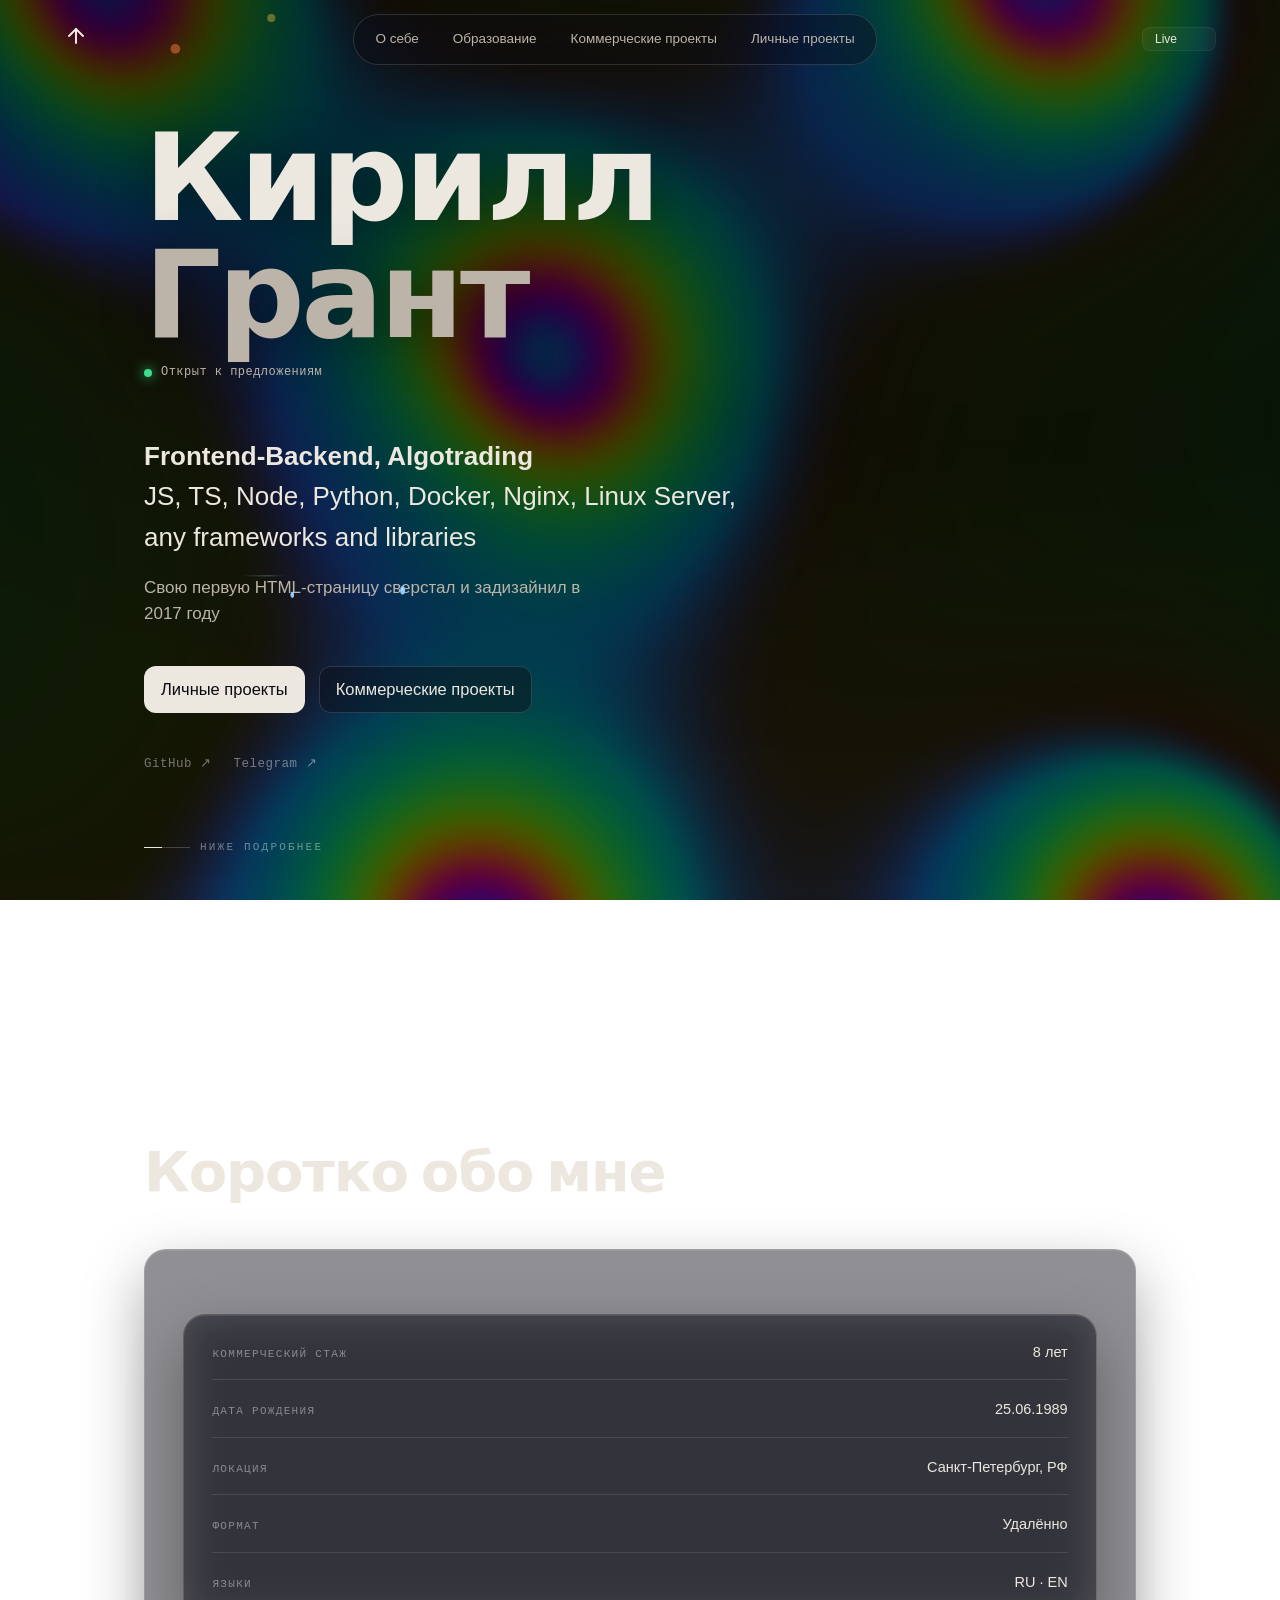
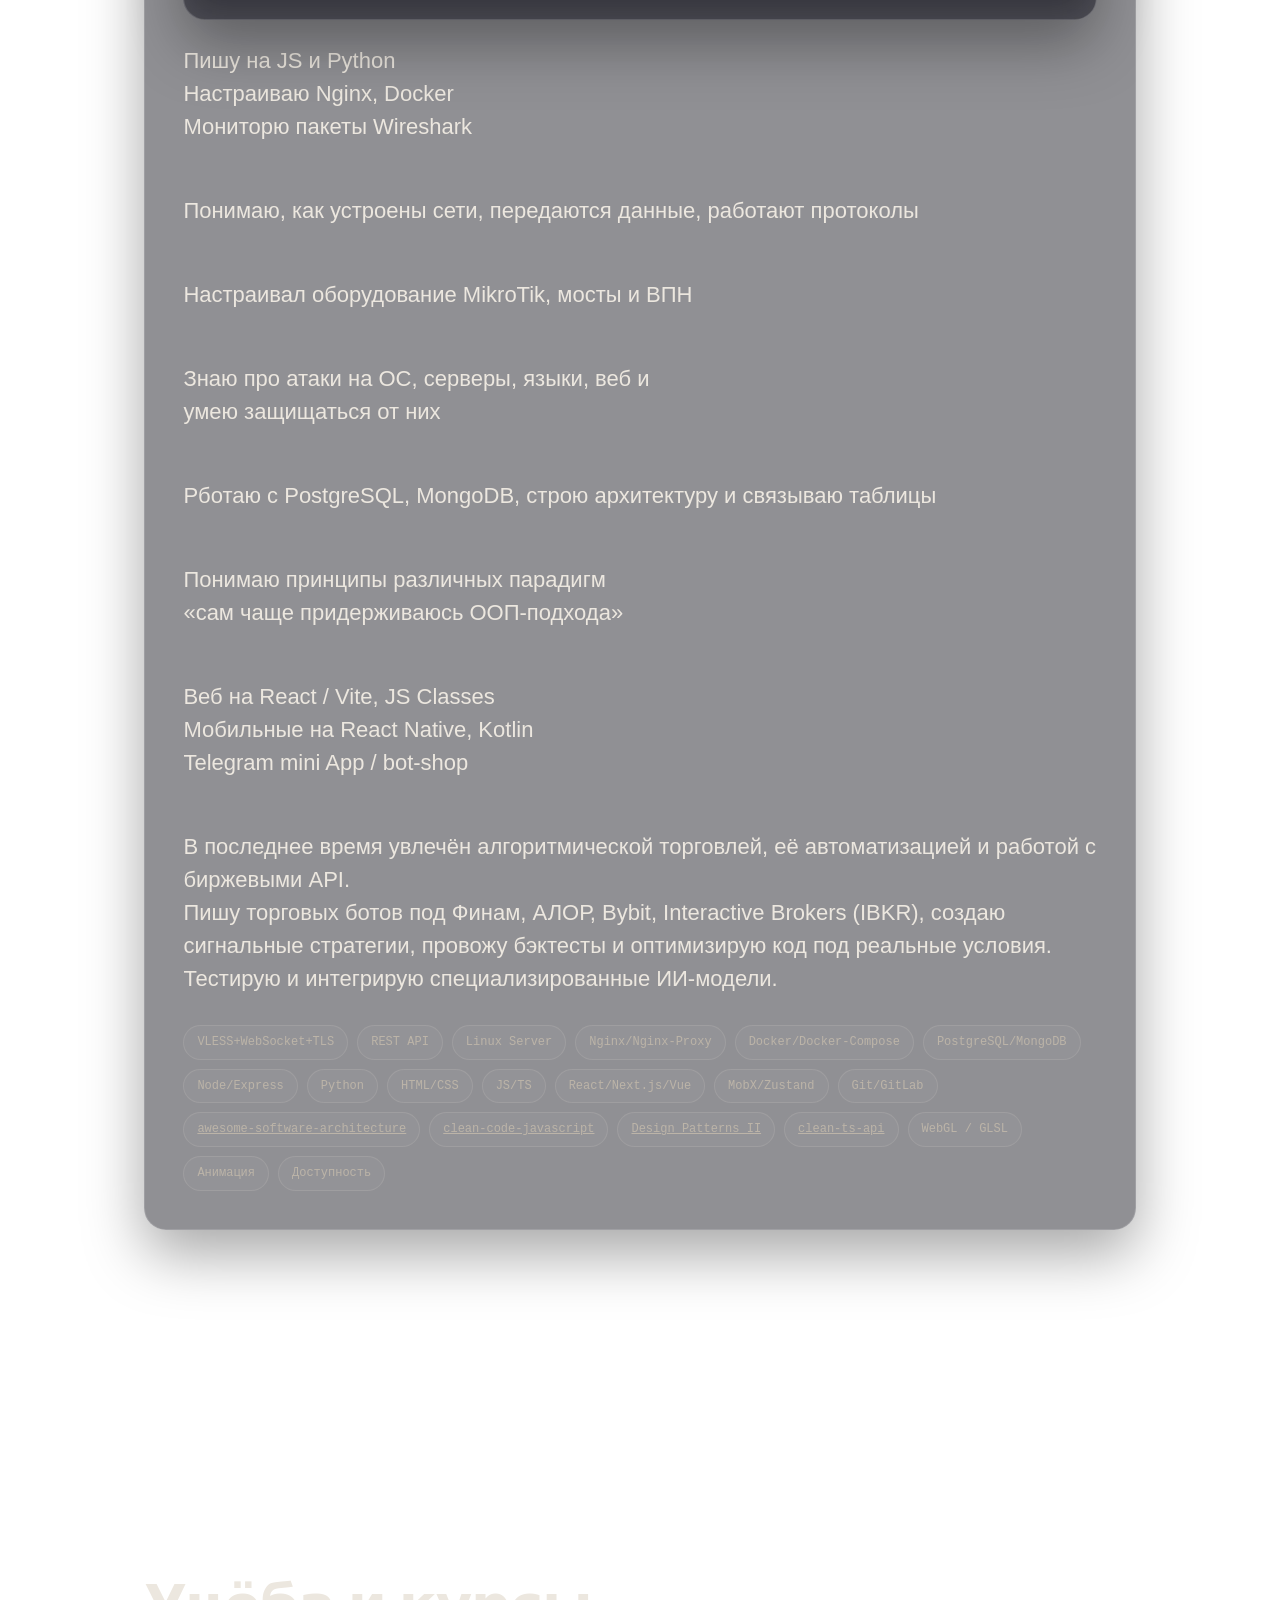
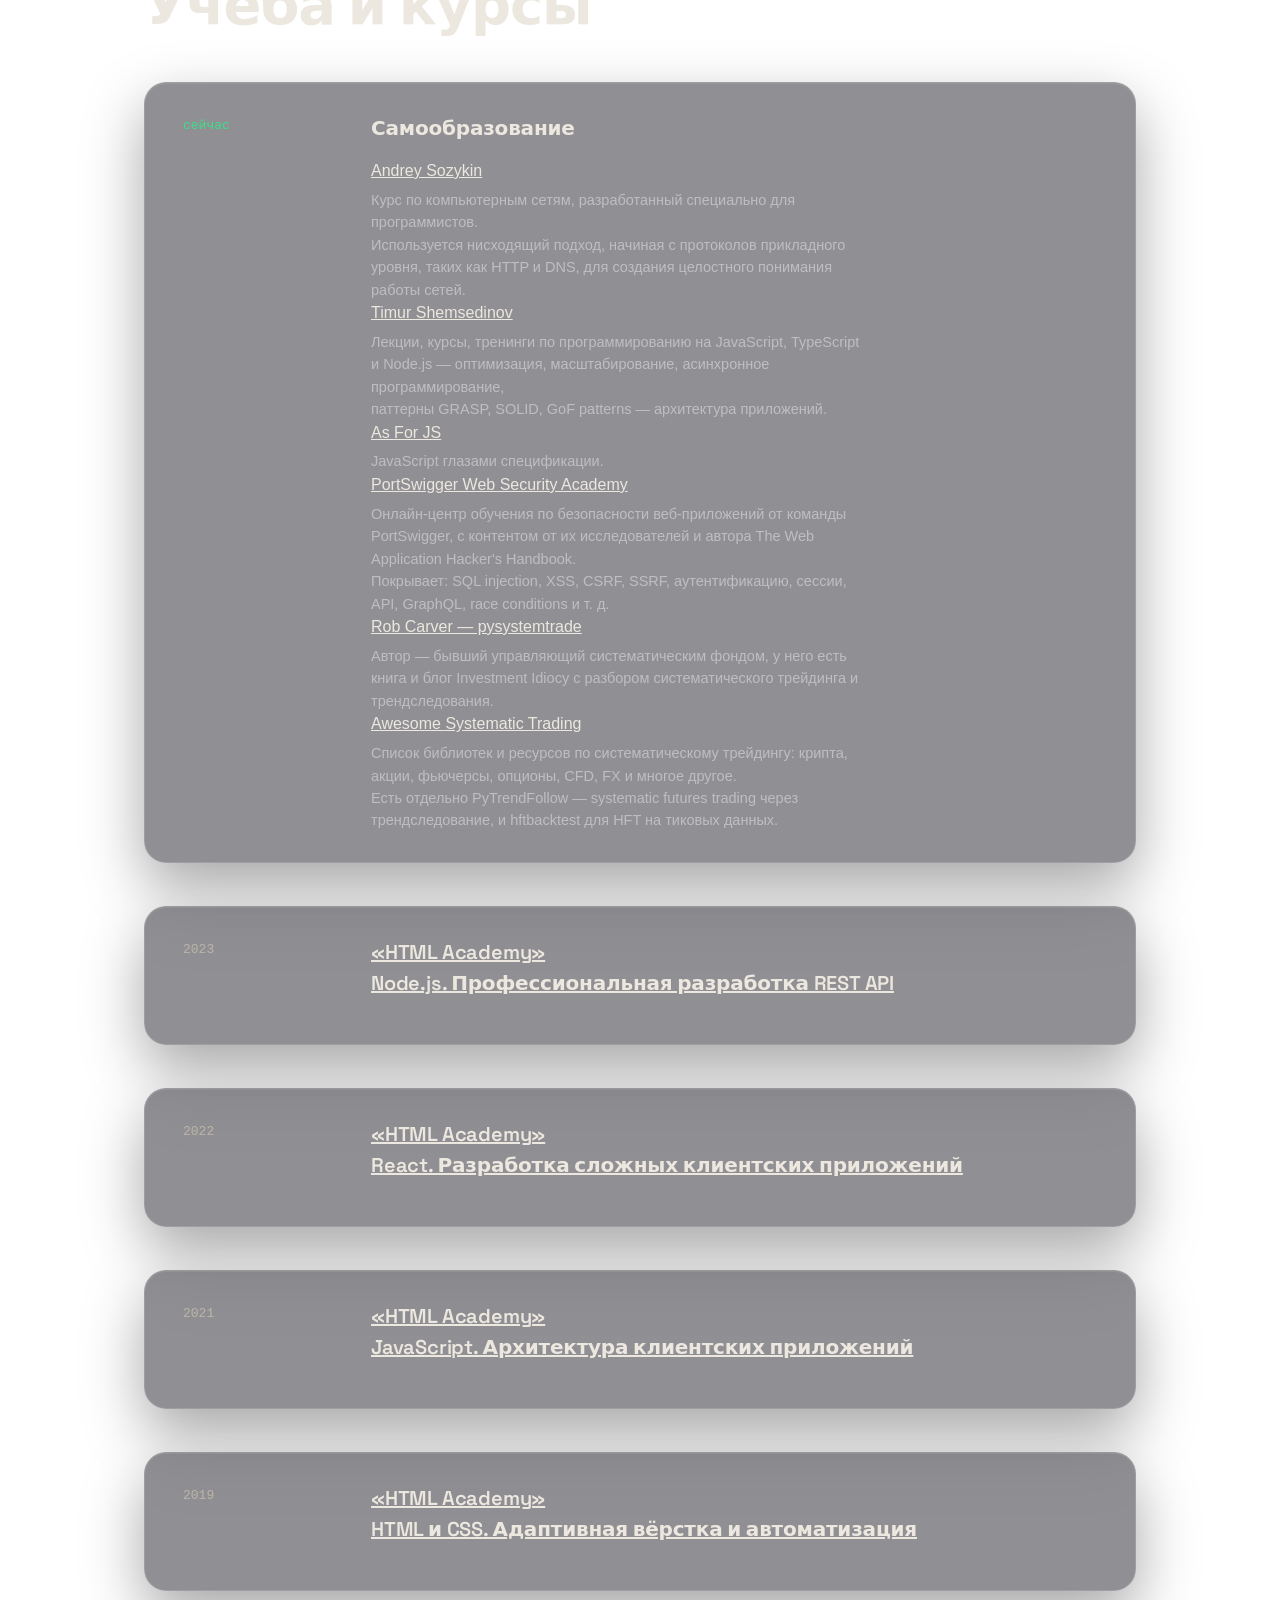
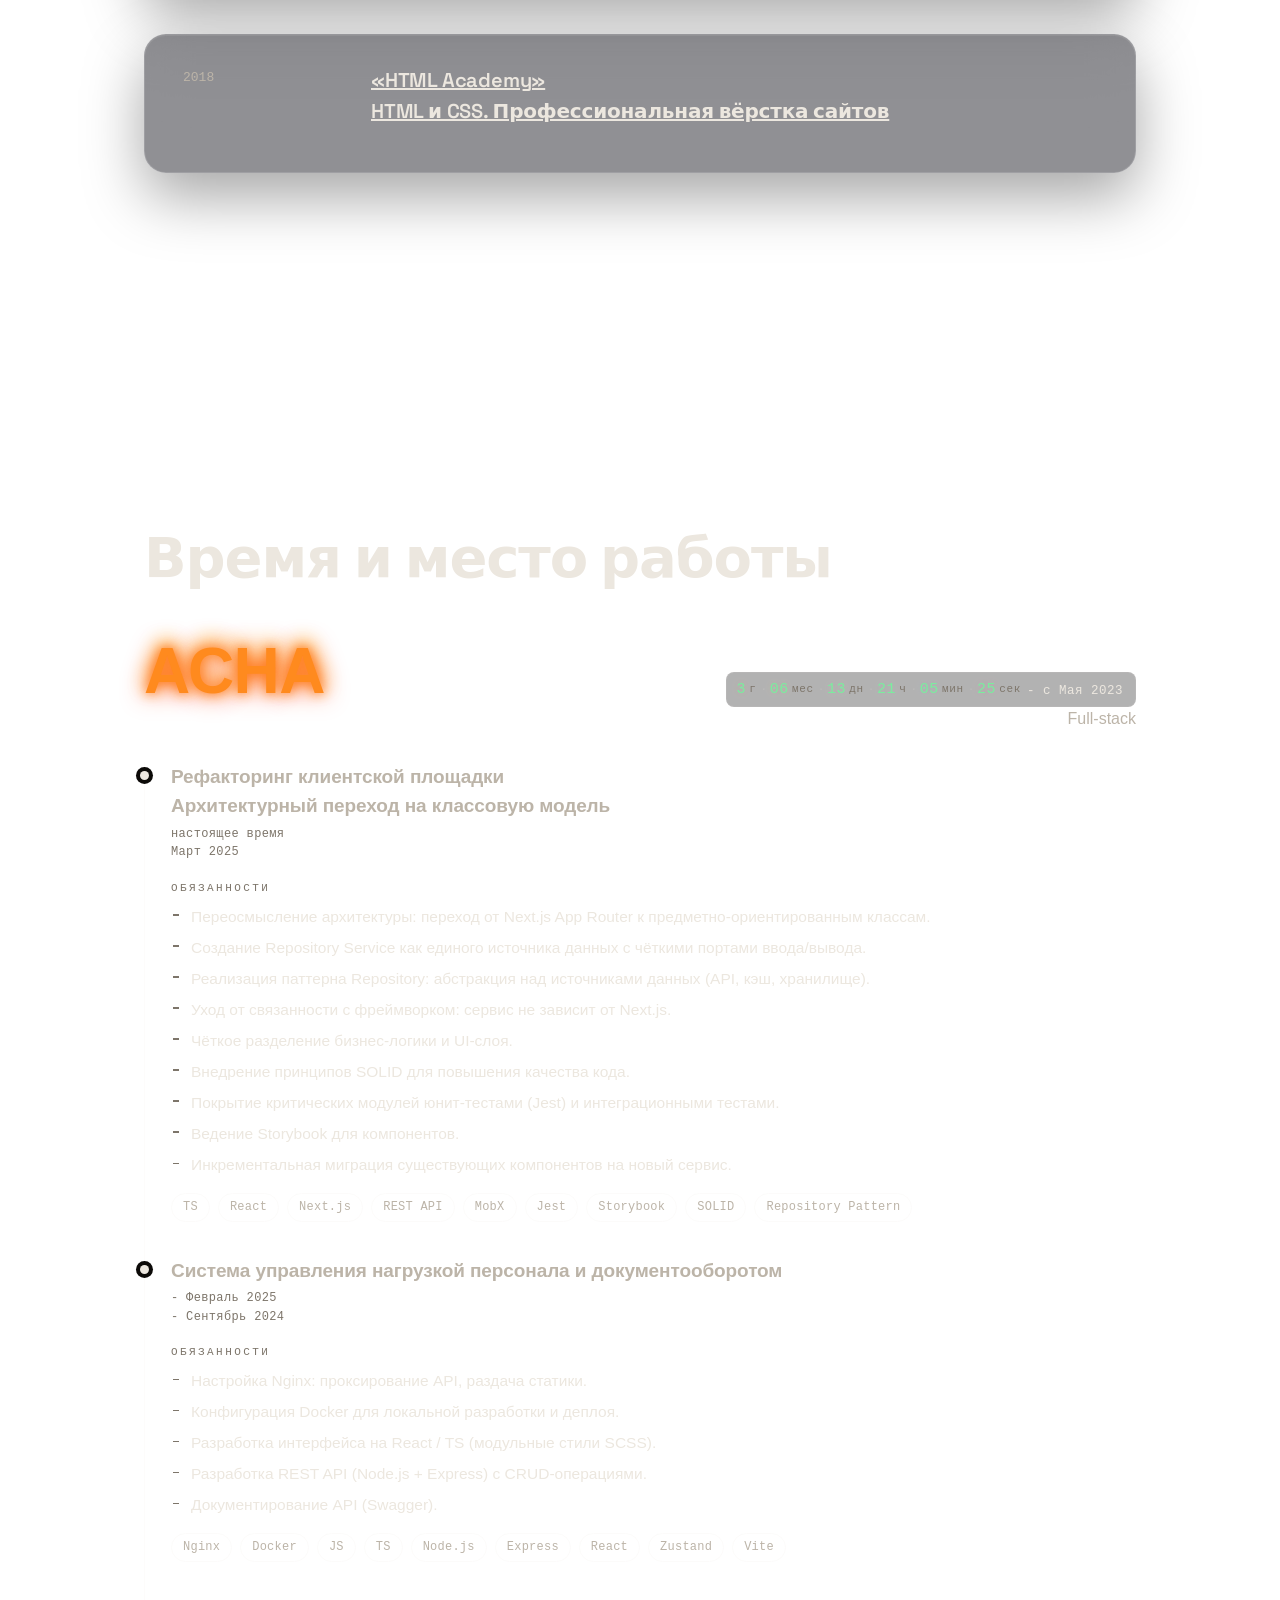
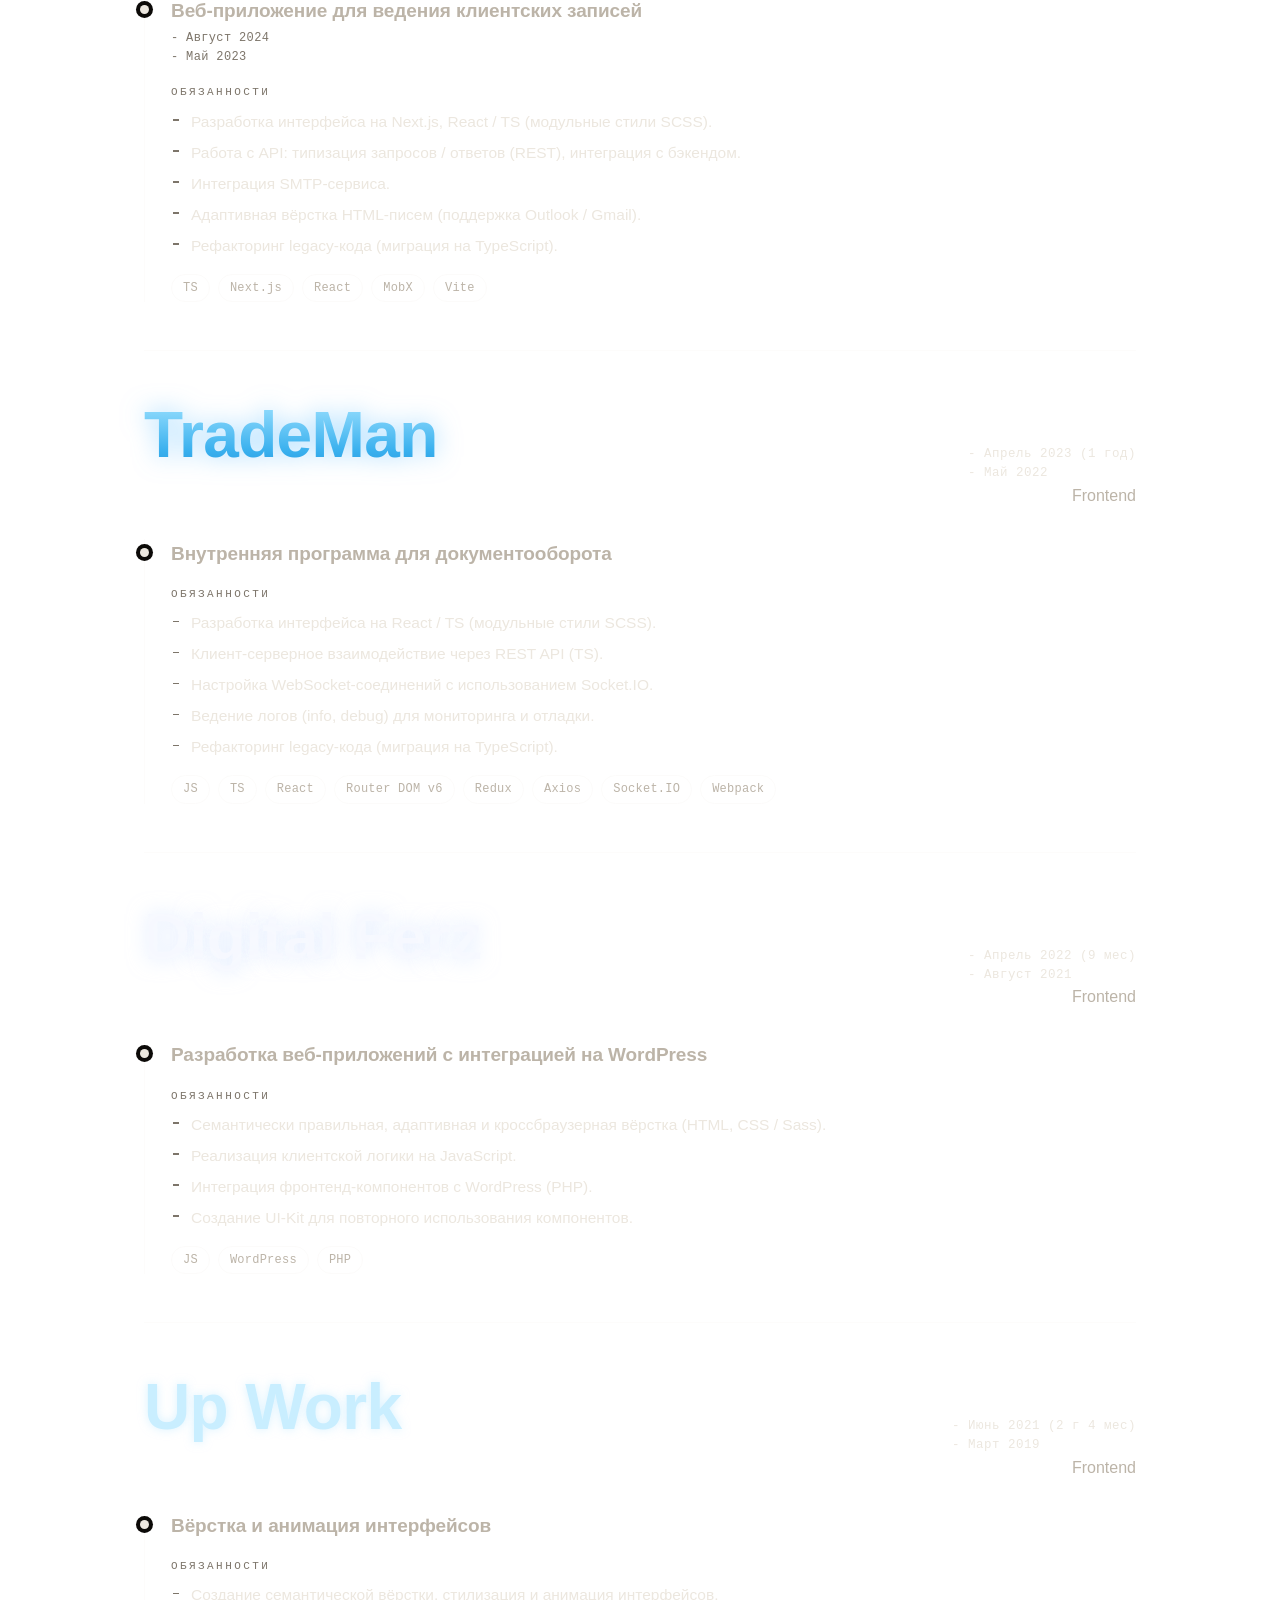
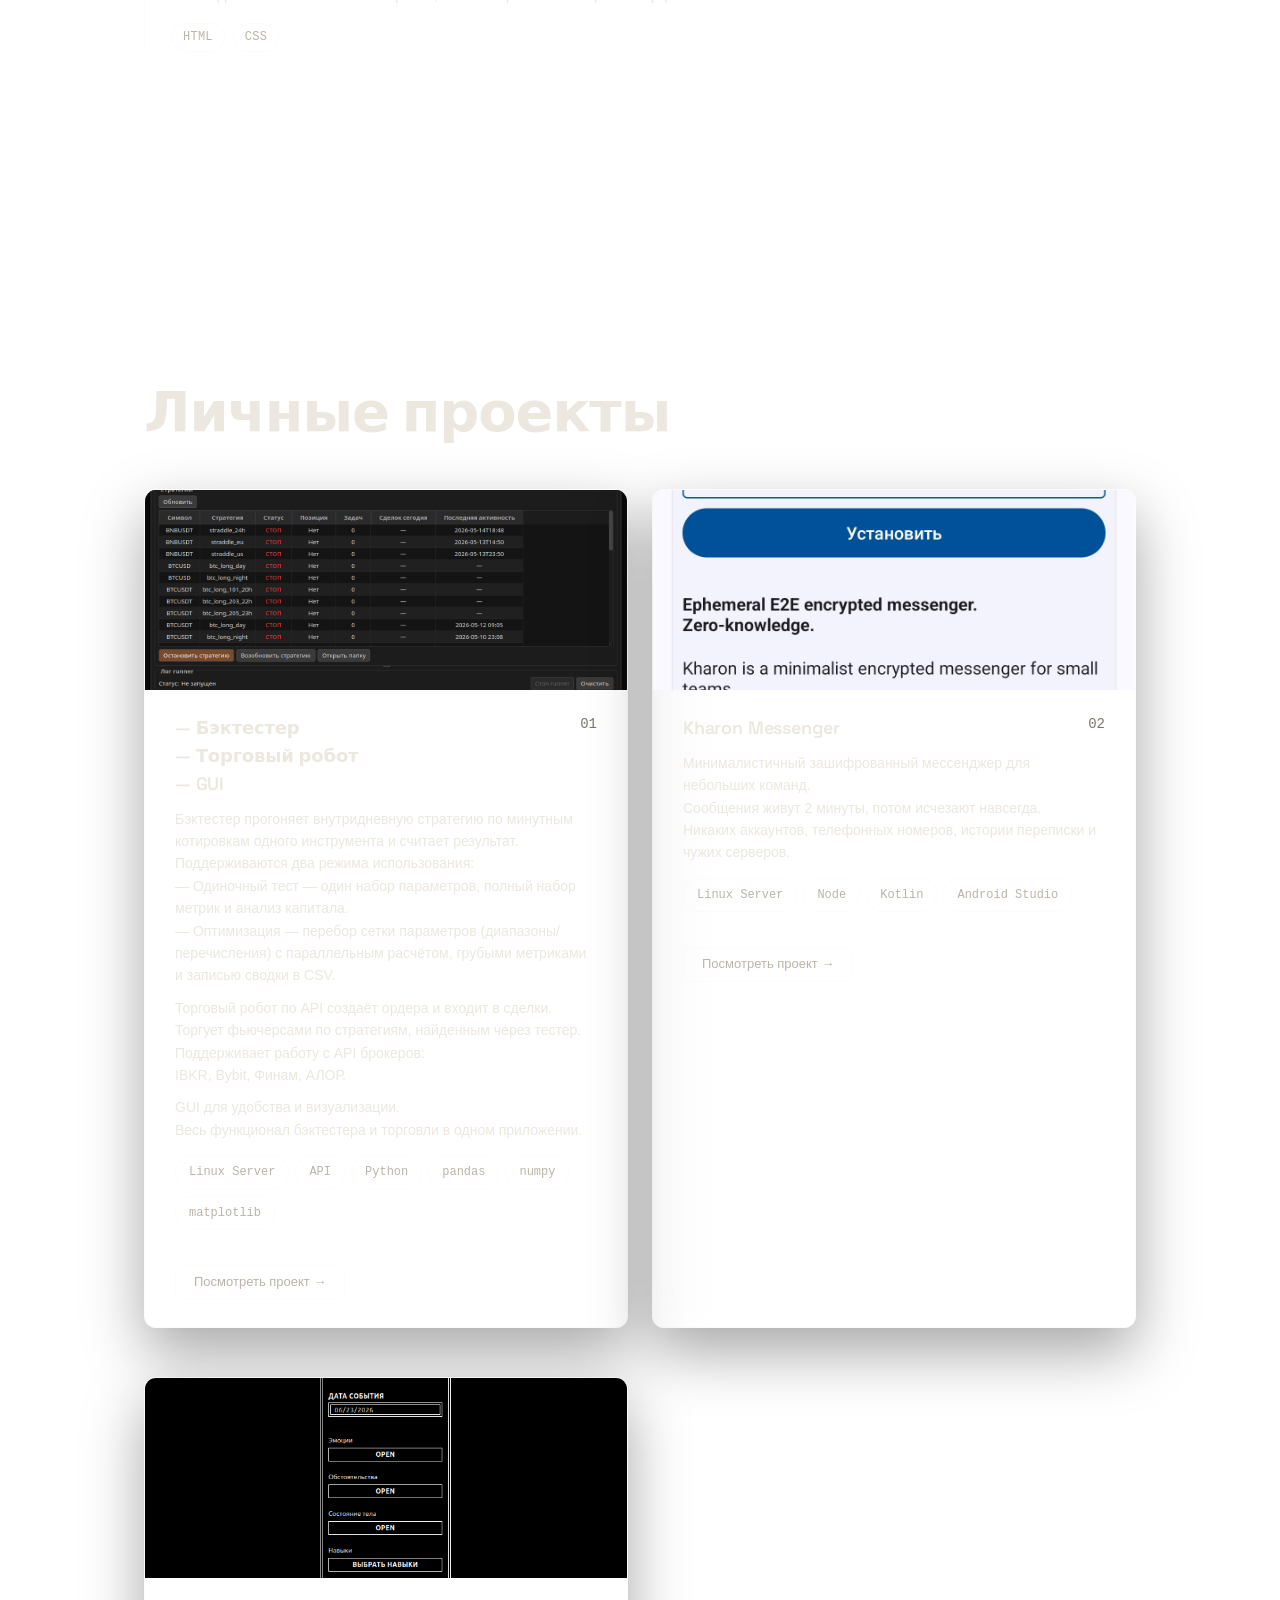
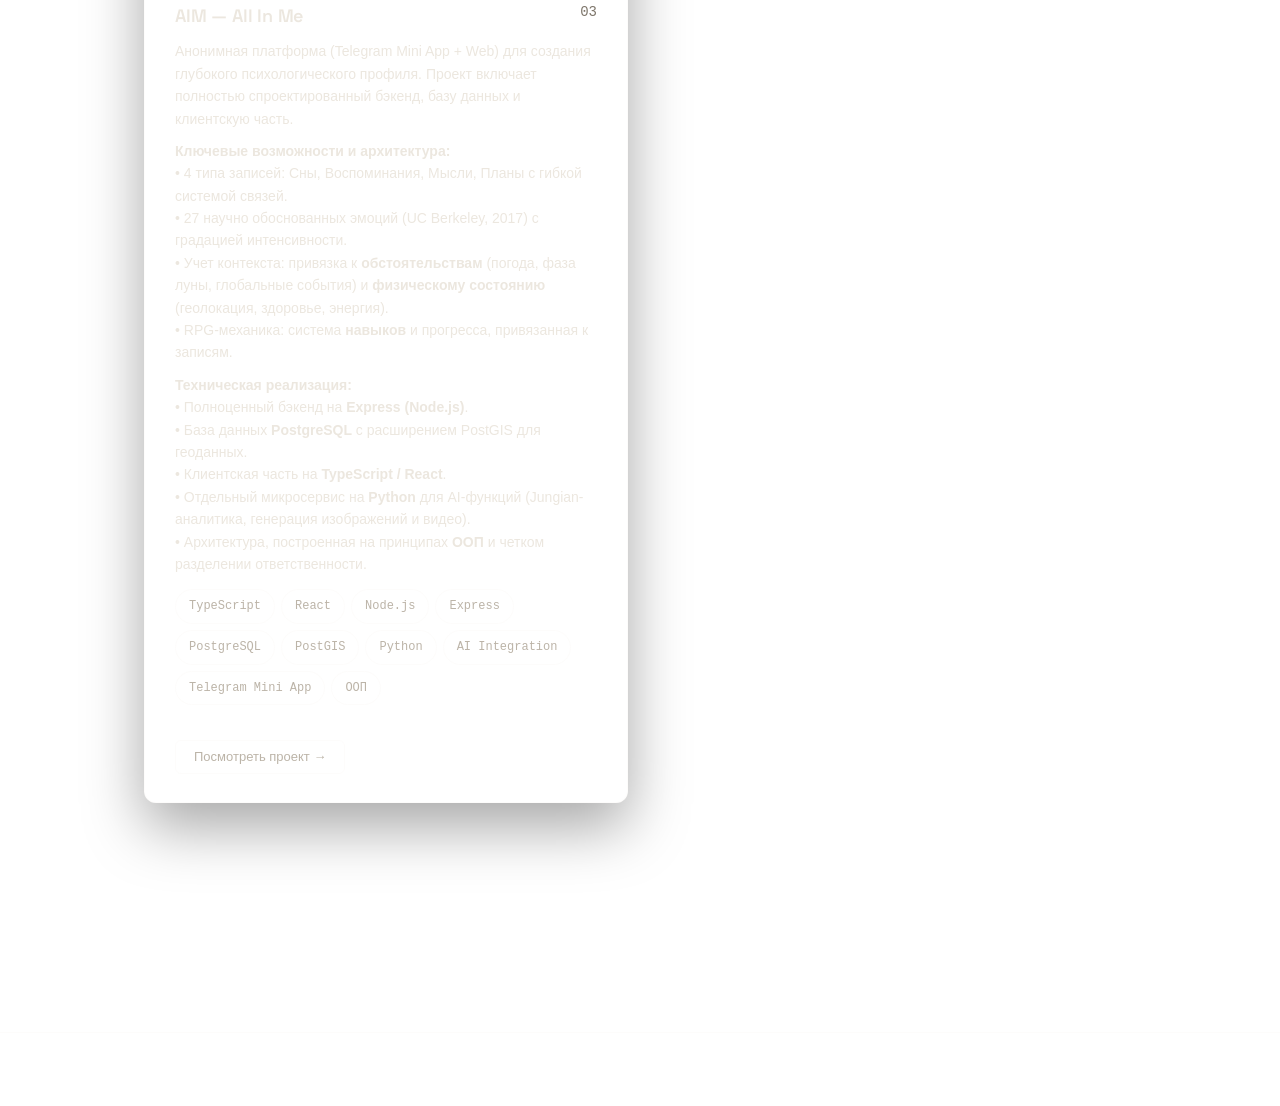
==== commit a6766e07: "fix style" ====
--- a/index.html
+++ b/index.html
@@ -148,7 +148,7 @@
             <br/>умею защищаться от них
           </p>
           <p class="lead">
-            Рботаю с PostgreSQL бд, строю архитектуру и связываю таблицы
+            Рботаю с PostgreSQL, MongoDB, строю архитектуру и связываю таблицы
           </p>
           <p class="lead">
             Понимаю принципы различных парадигм
--- a/styles.css
+++ b/styles.css
@@ -63,13 +63,13 @@
 a{ color:inherit; }
 
 /* ---------------- NAV ---------------- */
-.card
+
 .nav{
   position:fixed; top:0; left:0; right:0; z-index:20;
   display:flex; align-items:center; justify-content:space-between;
   padding:14px var(--gutter);
-}
-
+  gap: 3px;
+}
 .brand .mark{
   width:30px; height:30px; border-radius:9px;
   display:grid; place-items:center;
@@ -330,7 +330,7 @@
   transition: border-color 0.3s ease, transform 0.3s ease;
   
 }
-.card.project p{color: var(--ink);}
+.card.project .body .top p{color: var(--ink);}
 .card.project:hover {
   border-color: rgba(255, 255, 255, 0.12);
   transform: translateY(-2px);
@@ -357,7 +357,7 @@
   transform: scale(1.04);
 }
 .project .thumb::after {
-  content: '🔍';
+  content: 'ZOOM';
   position: absolute;
   bottom: 10px;
   right: 12px;
@@ -387,11 +387,13 @@
   align-items: flex-start;
   gap: 12px;
 }
+
 .project .body .top h3 {
   margin: 0;
   font-size: 18px;
   font-weight: 600;
 }
+
 .project .body .num {
   font-family: var(--mono, monospace);
   font-size: 14px;
@@ -399,7 +401,7 @@
   flex-shrink: 0;
 }
 .project .body p {
-  color: var(--ink-2, #bcb4a8);
+  color: var(--ink, #bcb4a8);
   font-size: 14px;
   line-height: 1.6;
   margin: 10px 0 0;
@@ -454,7 +456,8 @@
 .project .thumb{ aspect-ratio:16/10; }
 .project .body{ padding:24px clamp(22px,2.4vw,30px) 28px; }
 .project .top{ display:flex; justify-content:space-between; align-items:baseline; gap:14px; }
-.project h3{ font-family:var(--font-display); font-weight:600; font-size:21px; letter-spacing:-0.01em; }
+.project h3{ font-family:var(--font-display); font-weight:600; font-size:21px; letter-spacing:-0.01em;}
+/* .project .top p{ font-family:var(--font-display); font-weight:600; font-size:21px; letter-spacing:-0.01em; color: var(--ink, #ece7df);} */
 .project .num{ font-family:var(--font-mono); font-size:12px; color:var(--ink-3); }
 .project p{ color:var(--ink-2); font-size:14.5px; margin-top:10px; }
 .project .meta{ display:flex; flex-wrap:wrap; gap:7px; margin-top:18px; }
--- a/style_job.css
+++ b/style_job.css
@@ -217,6 +217,6 @@
 @media (max-width:600px){
   .wrap_job{padding:64px 20px 110px;}
   .dur_job{
-    font-size: 7px;
+    font-size: 14px;
   }
 }
--- a/timer.css
+++ b/timer.css
@@ -98,7 +98,7 @@
 /* ---- Адаптив ---- */
 @media (max-width: 660px) {
   .timer-container {
-    font-size: 1px;
+    font-size: 14px;
     padding: 3px 8px 3px 6px;
     flex-wrap: wrap;
   }
@@ -107,9 +107,9 @@
     display: grid;
     grid-template-columns: repeat(6, 1fr);
     grid-template-rows: repeat(2, 0.5fr);
-    gap: 8px;
+    gap: 6px;
   }
   .timer-unit {
-    font-size: 2px;
+    font-size: 14px;
   }
 }
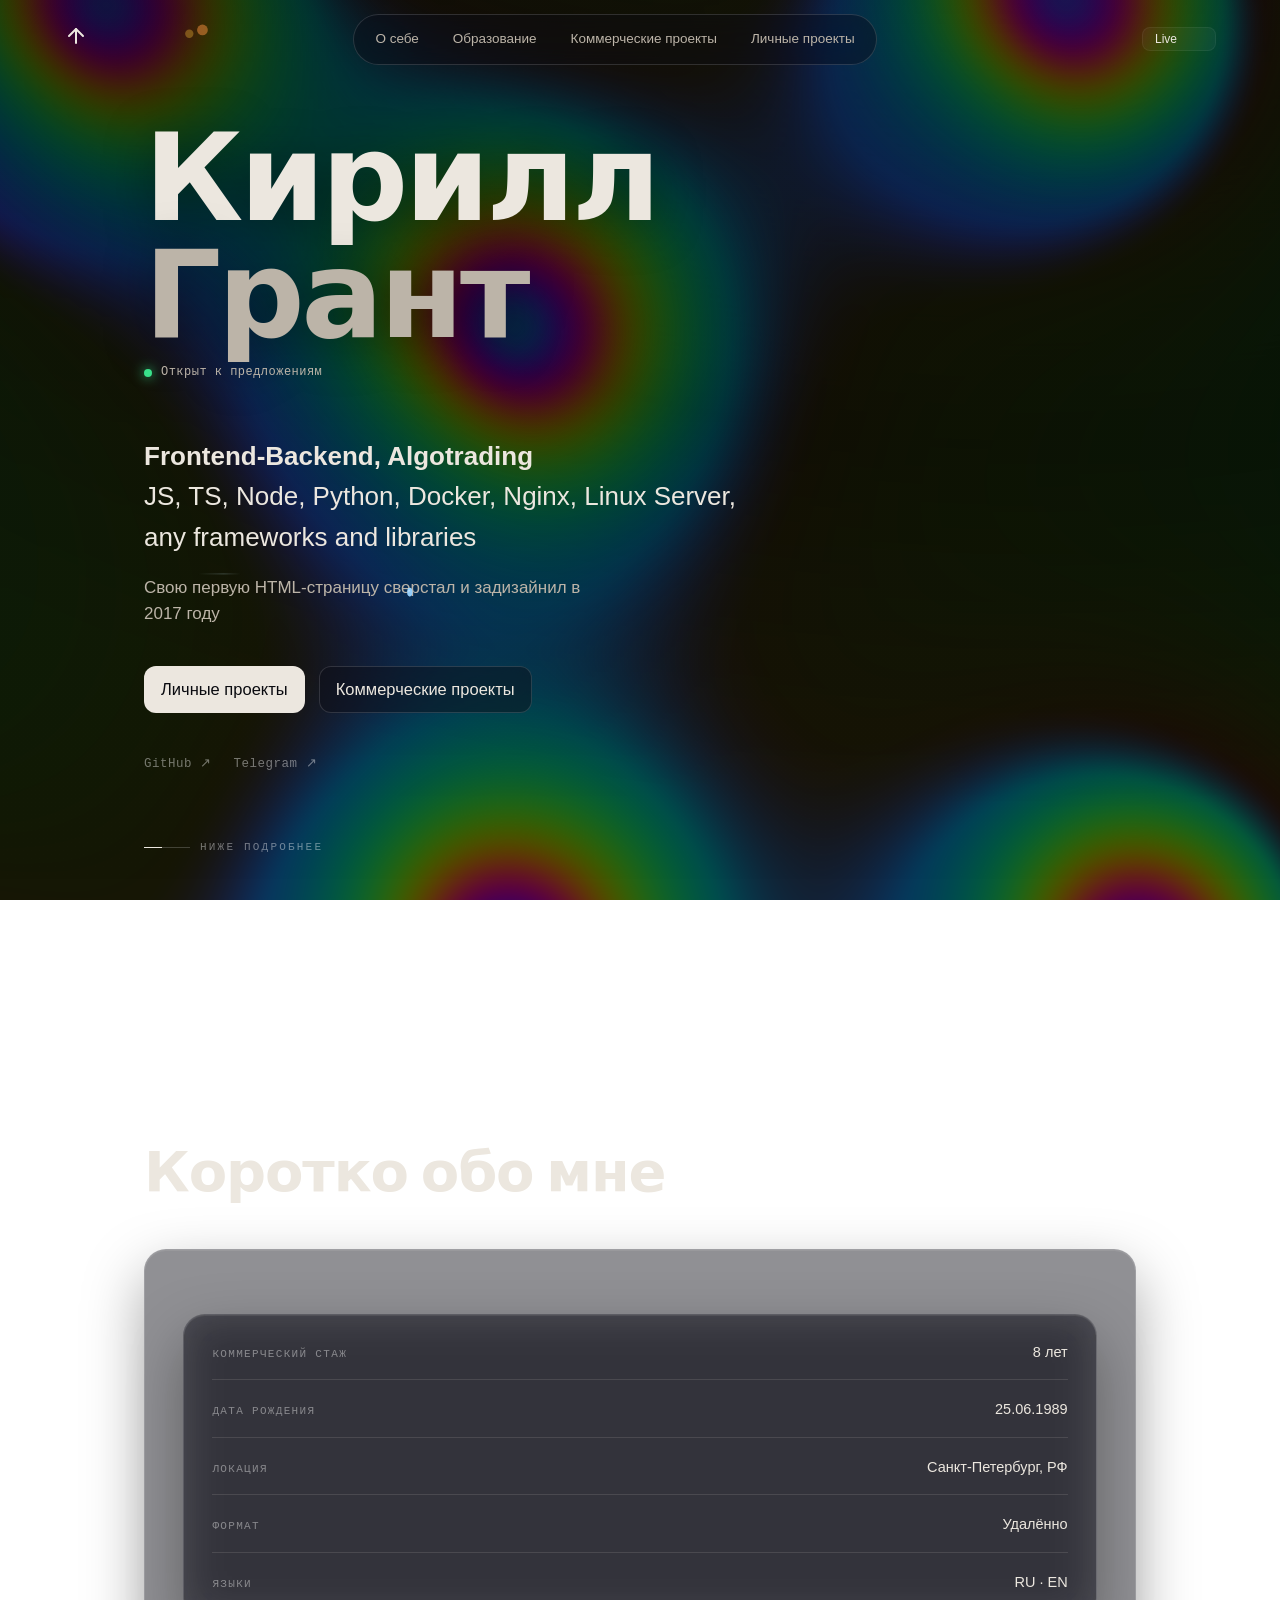
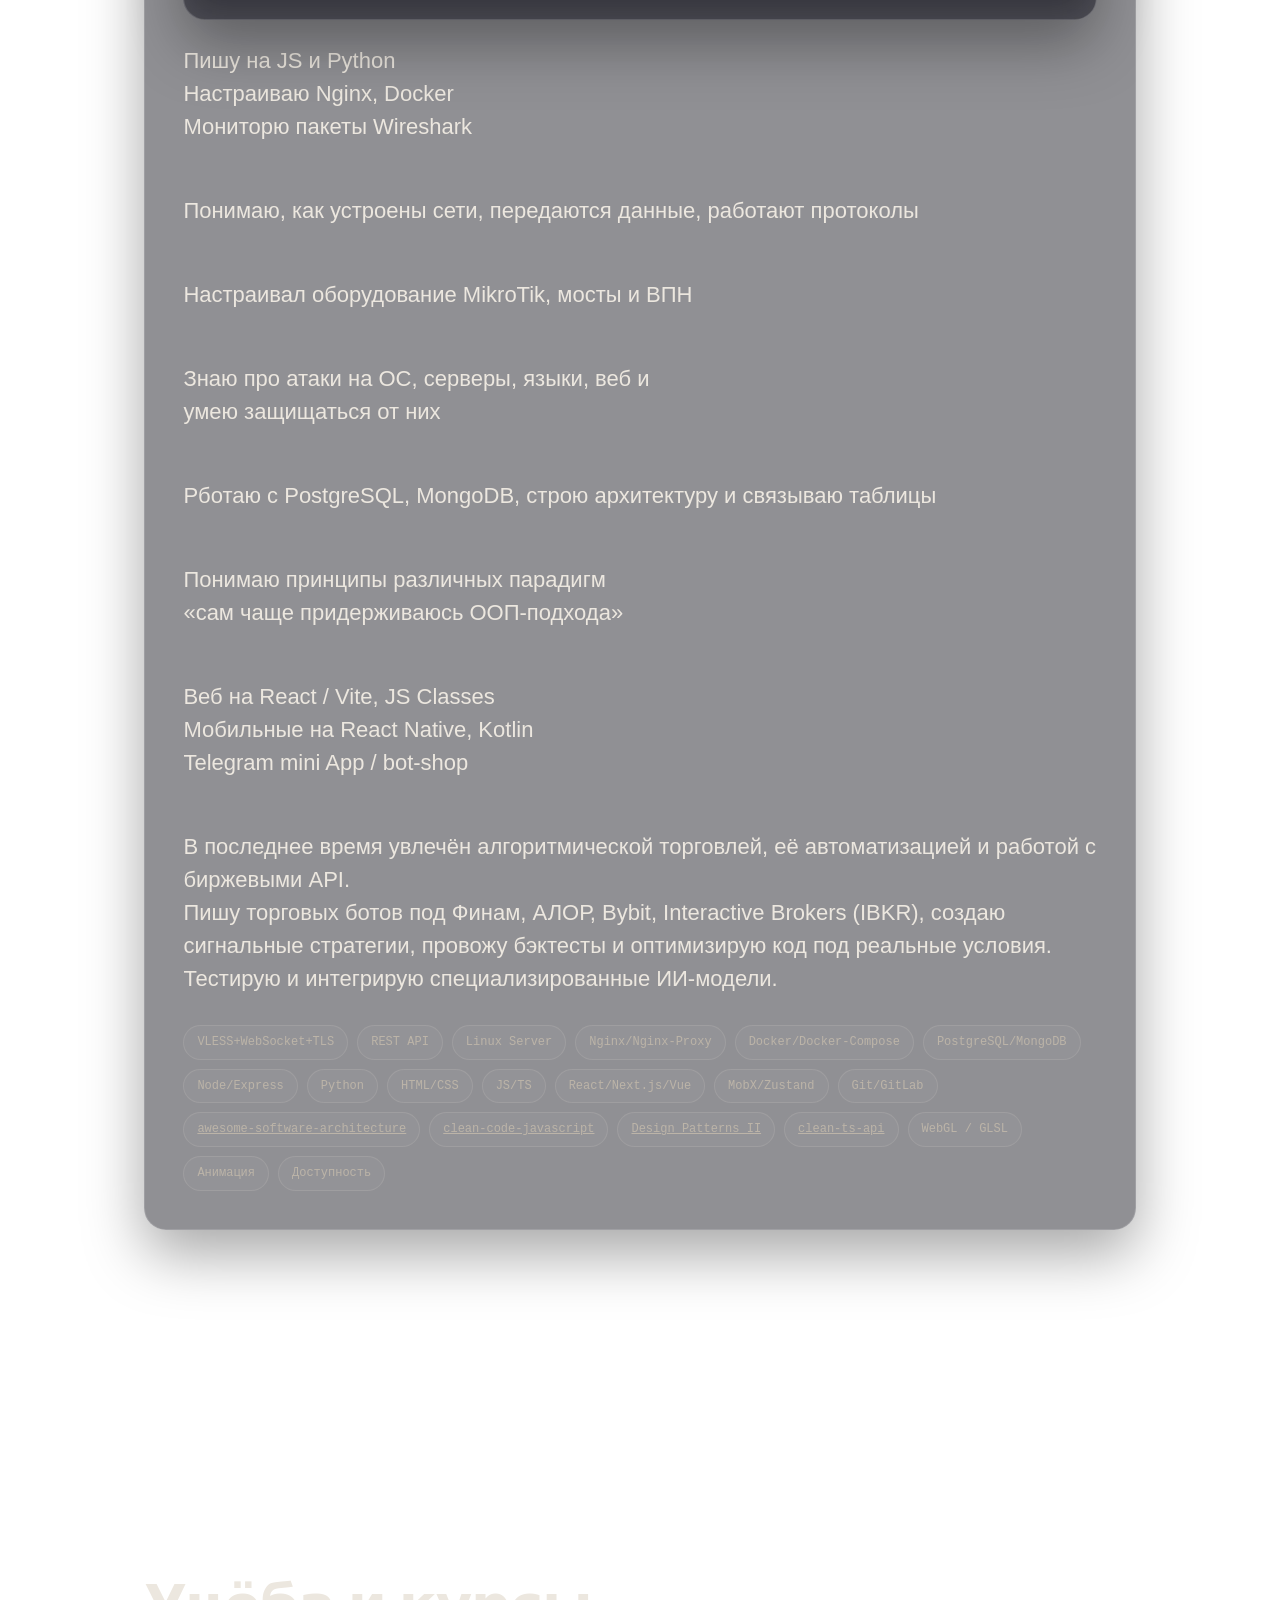
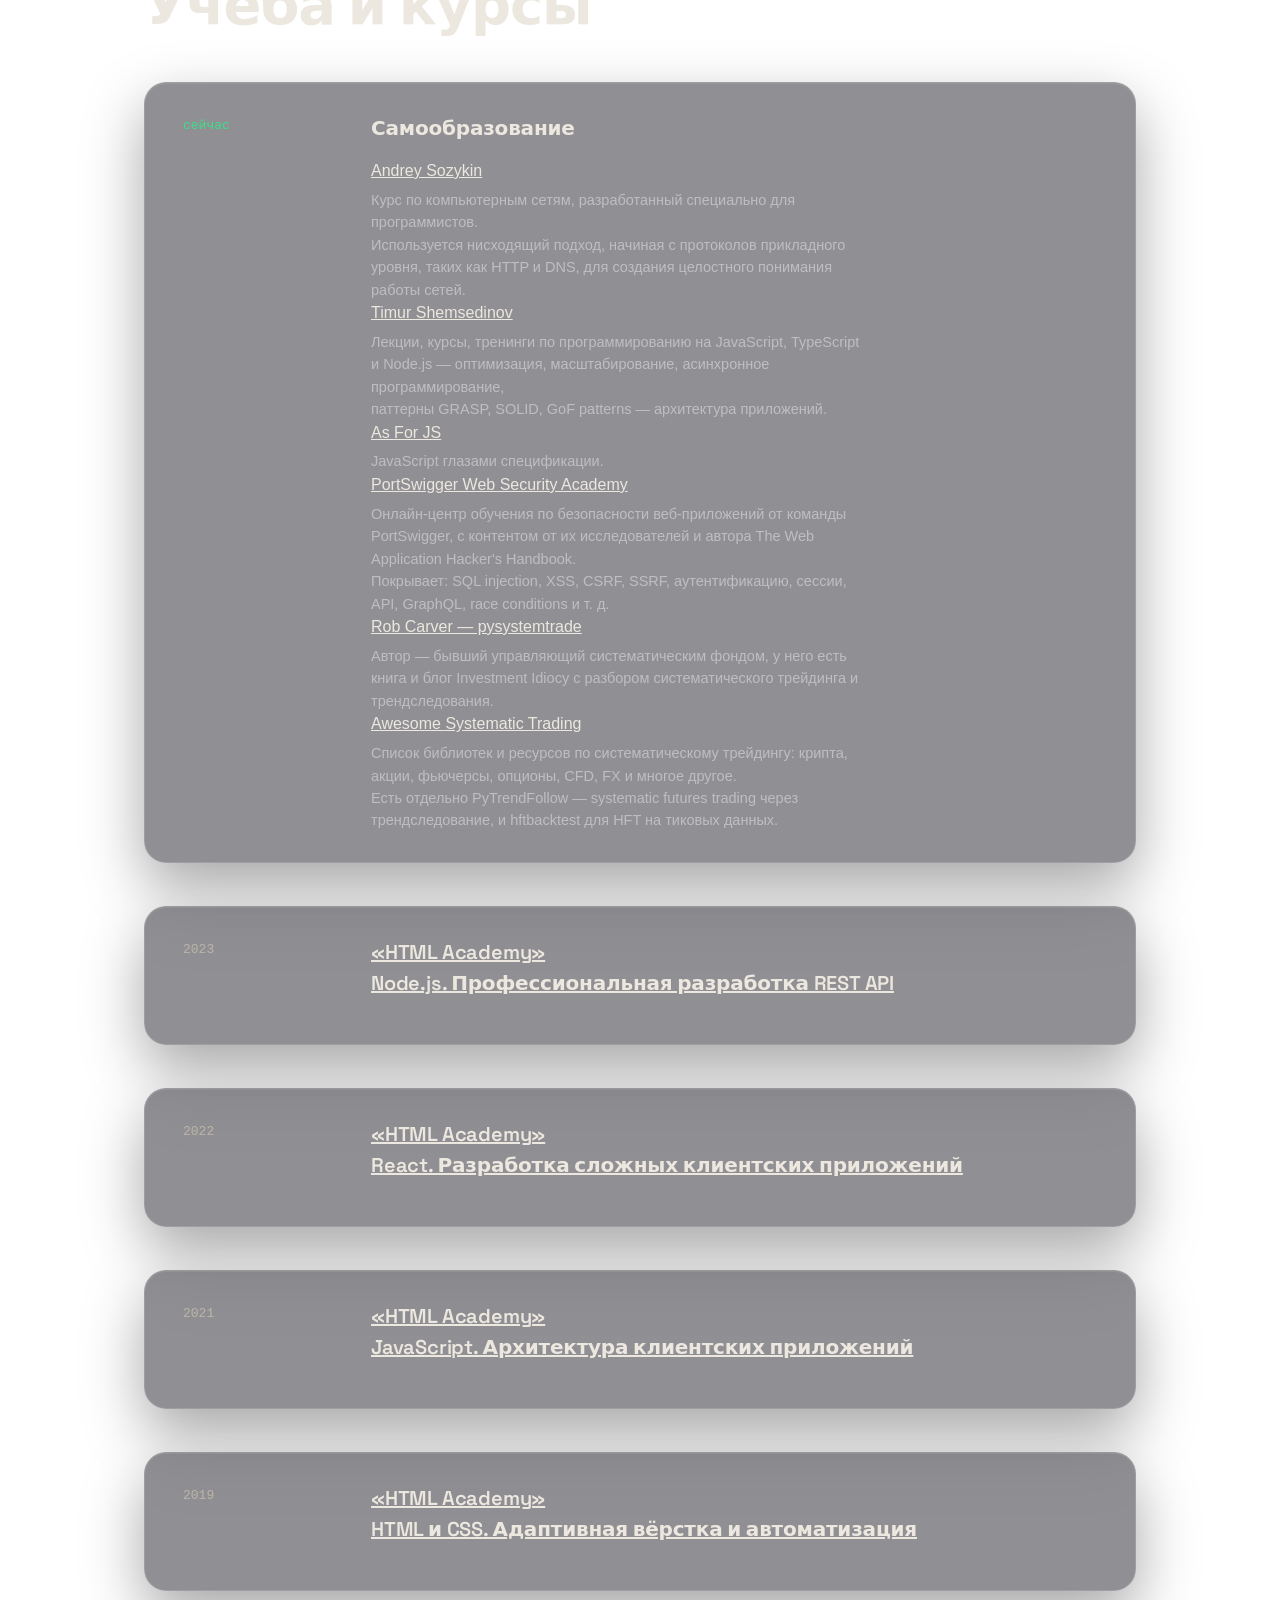
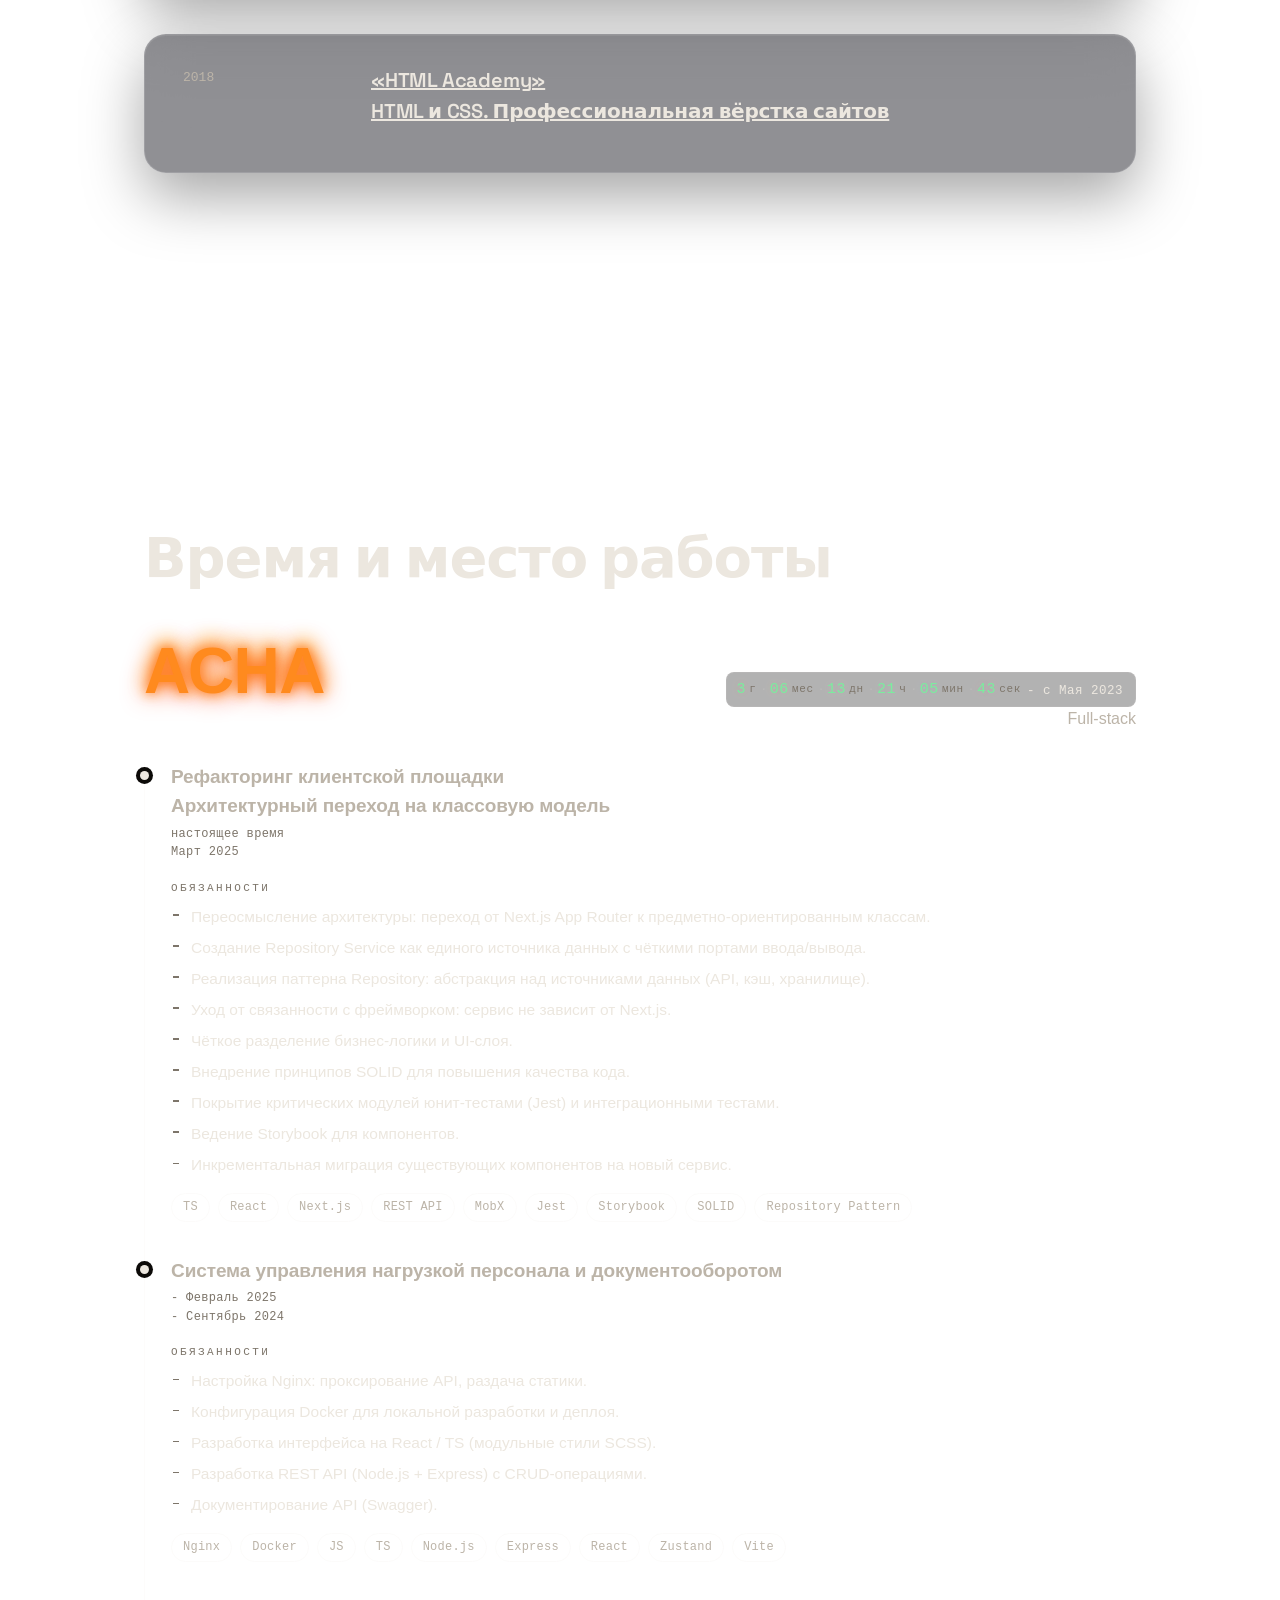
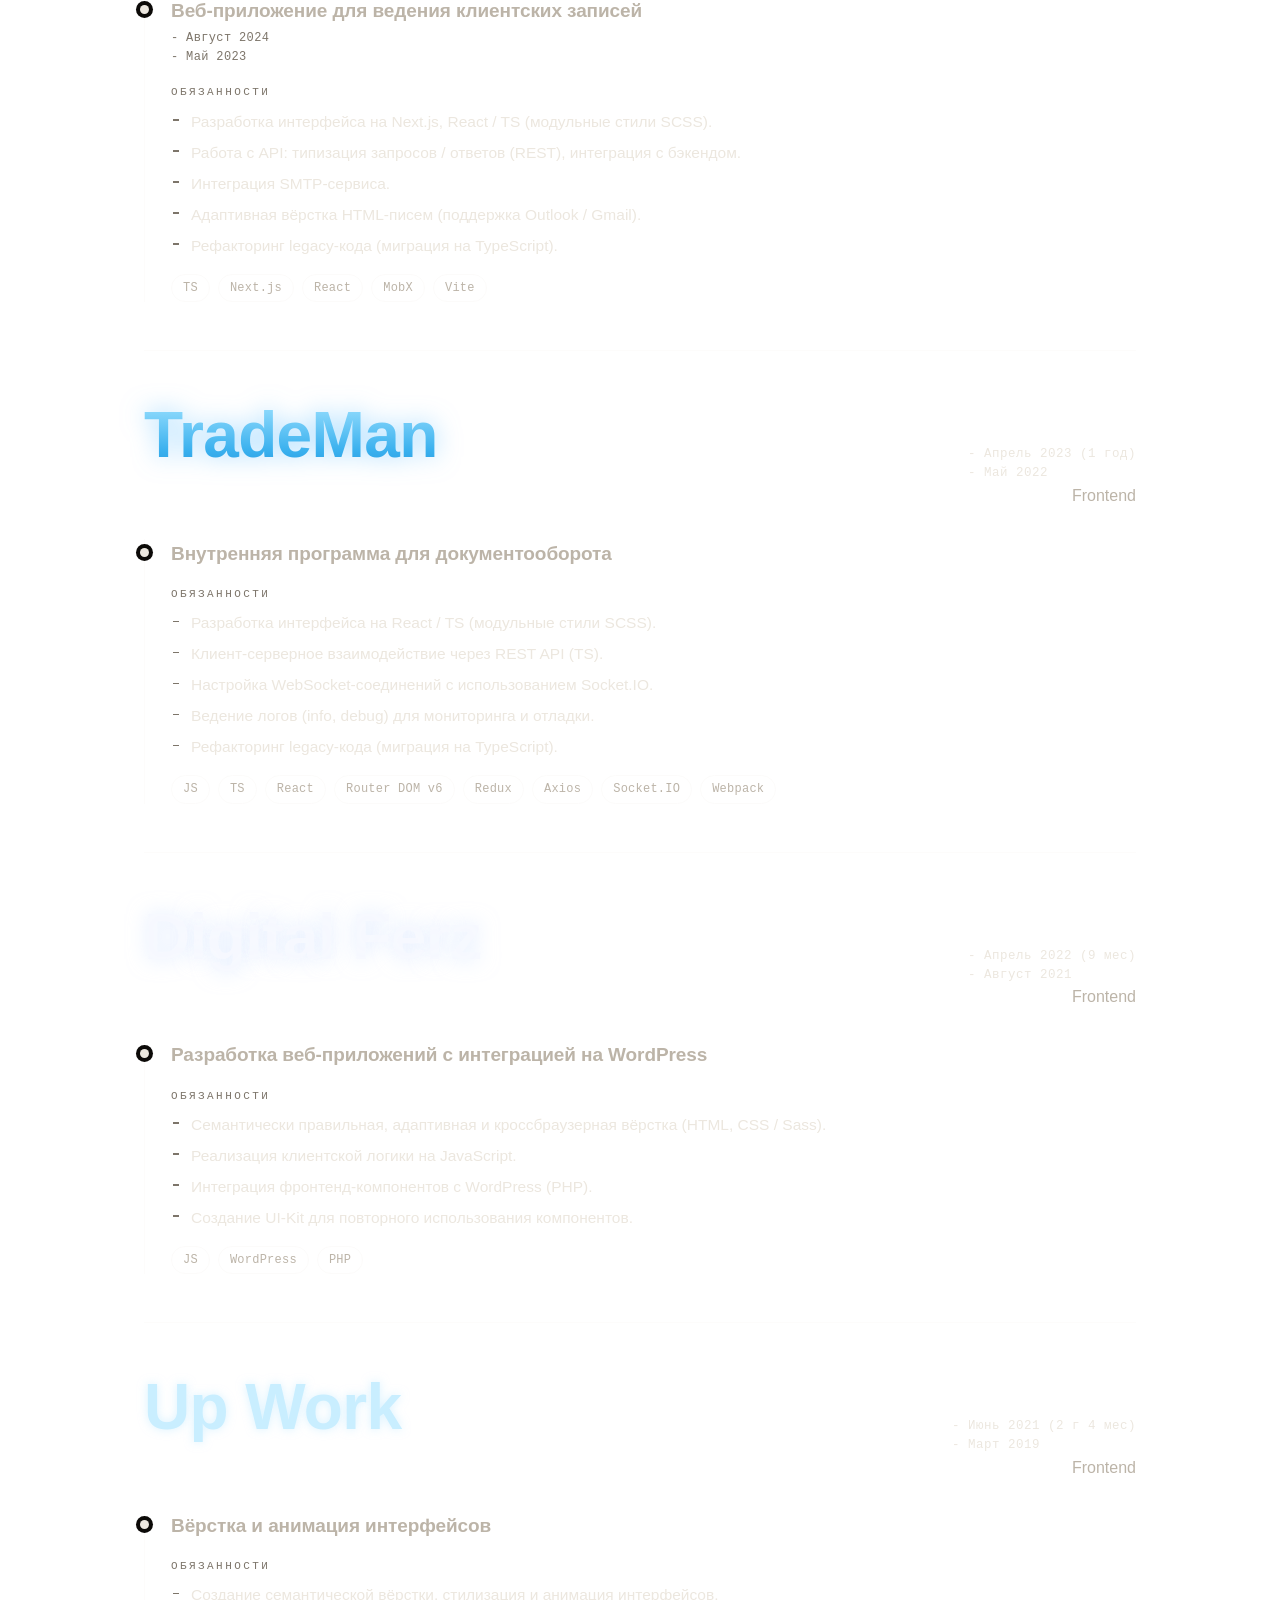
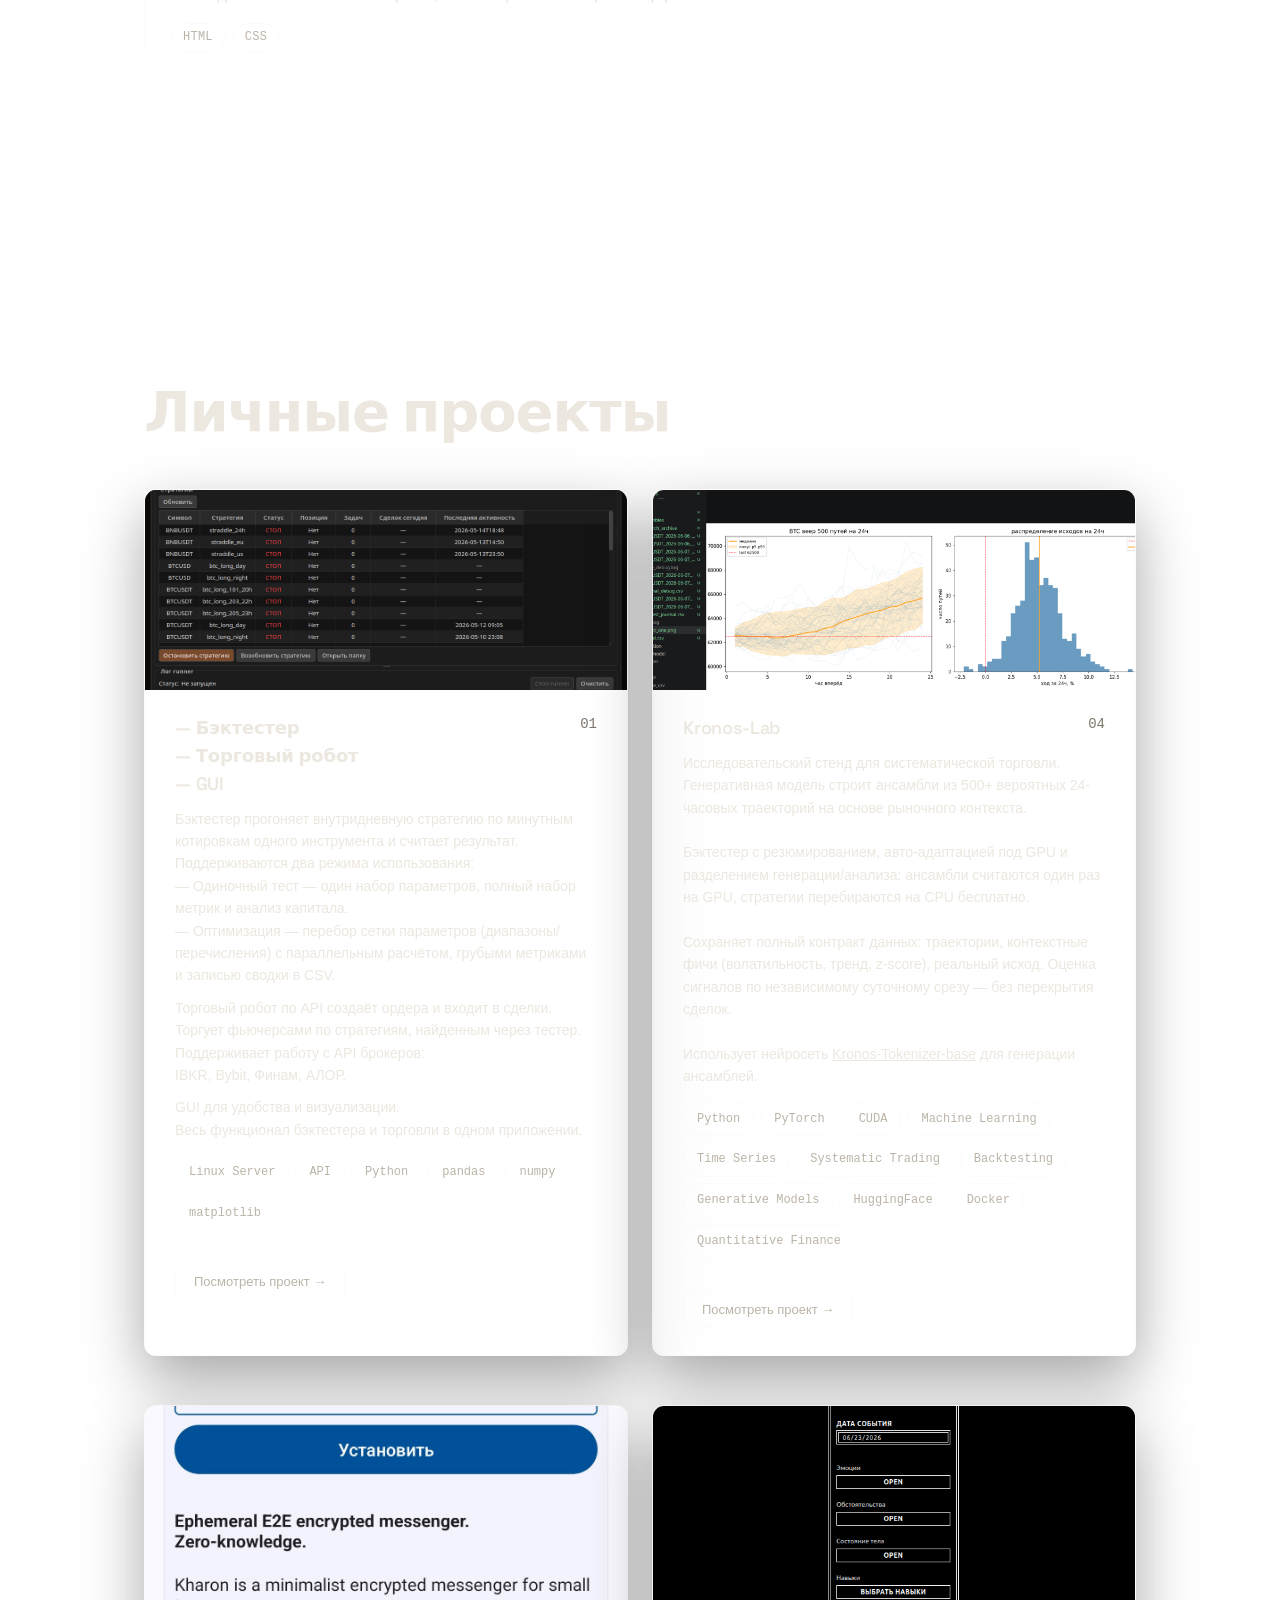
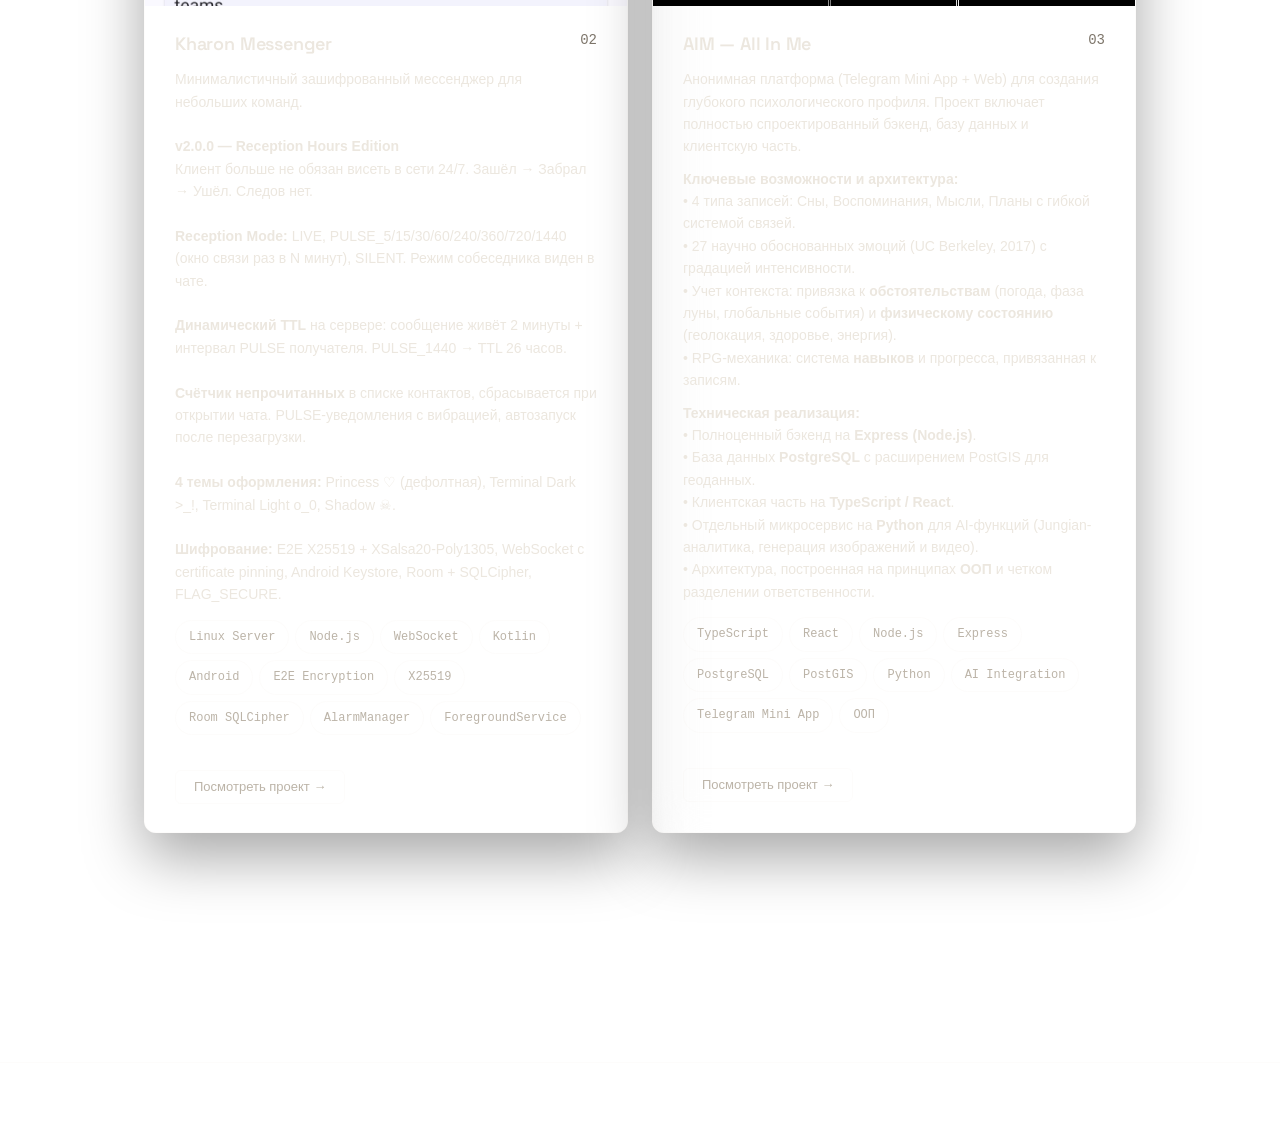
==== commit 930e6591: "add portfolio" ====
--- a/index.html
+++ b/index.html
@@ -513,32 +513,87 @@
           </div>
         </div>
 
-        <!-- ====== ПРОЕКТ 2: Kharon Messenger ====== -->
-        <div class="card project reveal d1">
-          <div class="thumb" data-full="./img/kharon_messeger.jpg">
-            <img src="./img/kharon_messeger.jpg" alt="Kharon Messenger preview">
-          </div>
-          <div class="body">
-            <div class="top">
-              <h3>Kharon Messenger</h3>
-              <span class="num">02</span>
-            </div>
-            <p>
-              Минималистичный зашифрованный мессенджер для небольших команд.
-              <br/>Сообщения живут 2 минуты, потом исчезают навсегда.
-              <br/>Никаких аккаунтов, телефонных номеров, истории переписки и чужих серверов.
-            </p>
-            <div class="meta">
-              <span class="tag">Linux Server</span>
-              <span class="tag">Node</span>
-              <span class="tag">Kotlin</span>
-              <span class="tag">Android Studio</span>
-            </div>
-            <a href="https://github.com/webdotG/kharon-mess" target="_blank" rel="noopener" class="project-link">
-              Посмотреть проект →
-            </a>
-          </div>
-        </div>
+        <!-- ====== ПРОЕКТ 4: Kronos Lab ====== -->
+<div class="card project reveal d3">
+  <div class="thumb" data-full="https://raw.githubusercontent.com/webdotG/kronos_lab/main/docs/preview.png">
+    <img src="./img/kronos-lab.png" alt="Kronos Lab preview" loading="lazy">
+  </div>
+  <div class="body">
+    <div class="top">
+      <h3>Kronos-Lab</h3>
+      <span class="num">04</span>
+    </div>
+    <p>
+      Исследовательский стенд для систематической торговли. Генеративная модель строит ансамбли из 500+ вероятных 24-часовых траекторий на основе рыночного контекста.
+      <br/><br/>
+      Бэктестер с резюмированием, авто-адаптацией под GPU и разделением генерации/анализа: ансамбли считаются один раз на GPU, стратегии перебираются на CPU бесплатно.
+      <br/><br/>
+      Сохраняет полный контракт данных: траектории, контекстные фичи (волатильность, тренд, z-score), реальный исход. Оценка сигналов по независимому суточному срезу — без перекрытия сделок.
+      <br/><br/>
+      Использует нейросеть <a href="https://huggingface.co/NeoQuasar/Kronos-Tokenizer-base" target="_blank" rel="noopener">Kronos-Tokenizer-base</a> для генерации ансамблей.
+    </p>
+    <div class="meta">
+      <span class="tag">Python</span>
+      <span class="tag">PyTorch</span>
+      <span class="tag">CUDA</span>
+      <span class="tag">Machine Learning</span>
+      <span class="tag">Time Series</span>
+      <span class="tag">Systematic Trading</span>
+      <span class="tag">Backtesting</span>
+      <span class="tag">Generative Models</span>
+      <span class="tag">HuggingFace</span>
+      <span class="tag">Docker</span>
+      <span class="tag">Quantitative Finance</span>
+    </div>
+    <a href="https://github.com/webdotG/kronos_lab" target="_blank" rel="noopener" class="project-link">
+      Посмотреть проект →
+    </a>
+  </div>
+</div>
+
+<!-- ====== ПРОЕКТ 2: Kharon Messenger ====== -->
+<div class="card project reveal d1">
+  <div class="thumb" data-full="./img/kharon_messeger.jpg">
+    <img src="./img/kharon_messeger.jpg" alt="Kharon Messenger preview">
+  </div>
+  <div class="body">
+    <div class="top">
+      <h3>Kharon Messenger</h3>
+      <span class="num">02</span>
+    </div>
+    <p>
+      Минималистичный зашифрованный мессенджер для небольших команд.
+      <br/><br/>
+      <strong>v2.0.0 — Reception Hours Edition</strong><br/>
+      Клиент больше не обязан висеть в сети 24/7. Зашёл → Забрал → Ушёл. Следов нет.
+      <br/><br/>
+      <strong>Reception Mode:</strong> LIVE, PULSE_5/15/30/60/240/360/720/1440 (окно связи раз в N минут), SILENT. Режим собеседника виден в чате.
+      <br/><br/>
+      <strong>Динамический TTL</strong> на сервере: сообщение живёт 2 минуты + интервал PULSE получателя. PULSE_1440 → TTL 26 часов.
+      <br/><br/>
+      <strong>Счётчик непрочитанных</strong> в списке контактов, сбрасывается при открытии чата. PULSE-уведомления с вибрацией, автозапуск после перезагрузки.
+      <br/><br/>
+      <strong>4 темы оформления:</strong> Princess ♡ (дефолтная), Terminal Dark >_!, Terminal Light о_0, Shadow ☠.
+      <br/><br/>
+      <strong>Шифрование:</strong> E2E X25519 + XSalsa20-Poly1305, WebSocket с certificate pinning, Android Keystore, Room + SQLCipher, FLAG_SECURE.
+    </p>
+    <div class="meta">
+      <span class="tag">Linux Server</span>
+      <span class="tag">Node.js</span>
+      <span class="tag">WebSocket</span>
+      <span class="tag">Kotlin</span>
+      <span class="tag">Android</span>
+      <span class="tag">E2E Encryption</span>
+      <span class="tag">X25519</span>
+      <span class="tag">Room SQLCipher</span>
+      <span class="tag">AlarmManager</span>
+      <span class="tag">ForegroundService</span>
+    </div>
+    <a href="https://github.com/webdotG/kharon-mess" target="_blank" rel="noopener" class="project-link">
+      Посмотреть проект →
+    </a>
+  </div>
+</div>
 
         <!-- ====== ПРОЕКТ 3: AIM (All In Me) ====== -->
         <div class="card project reveal d2">
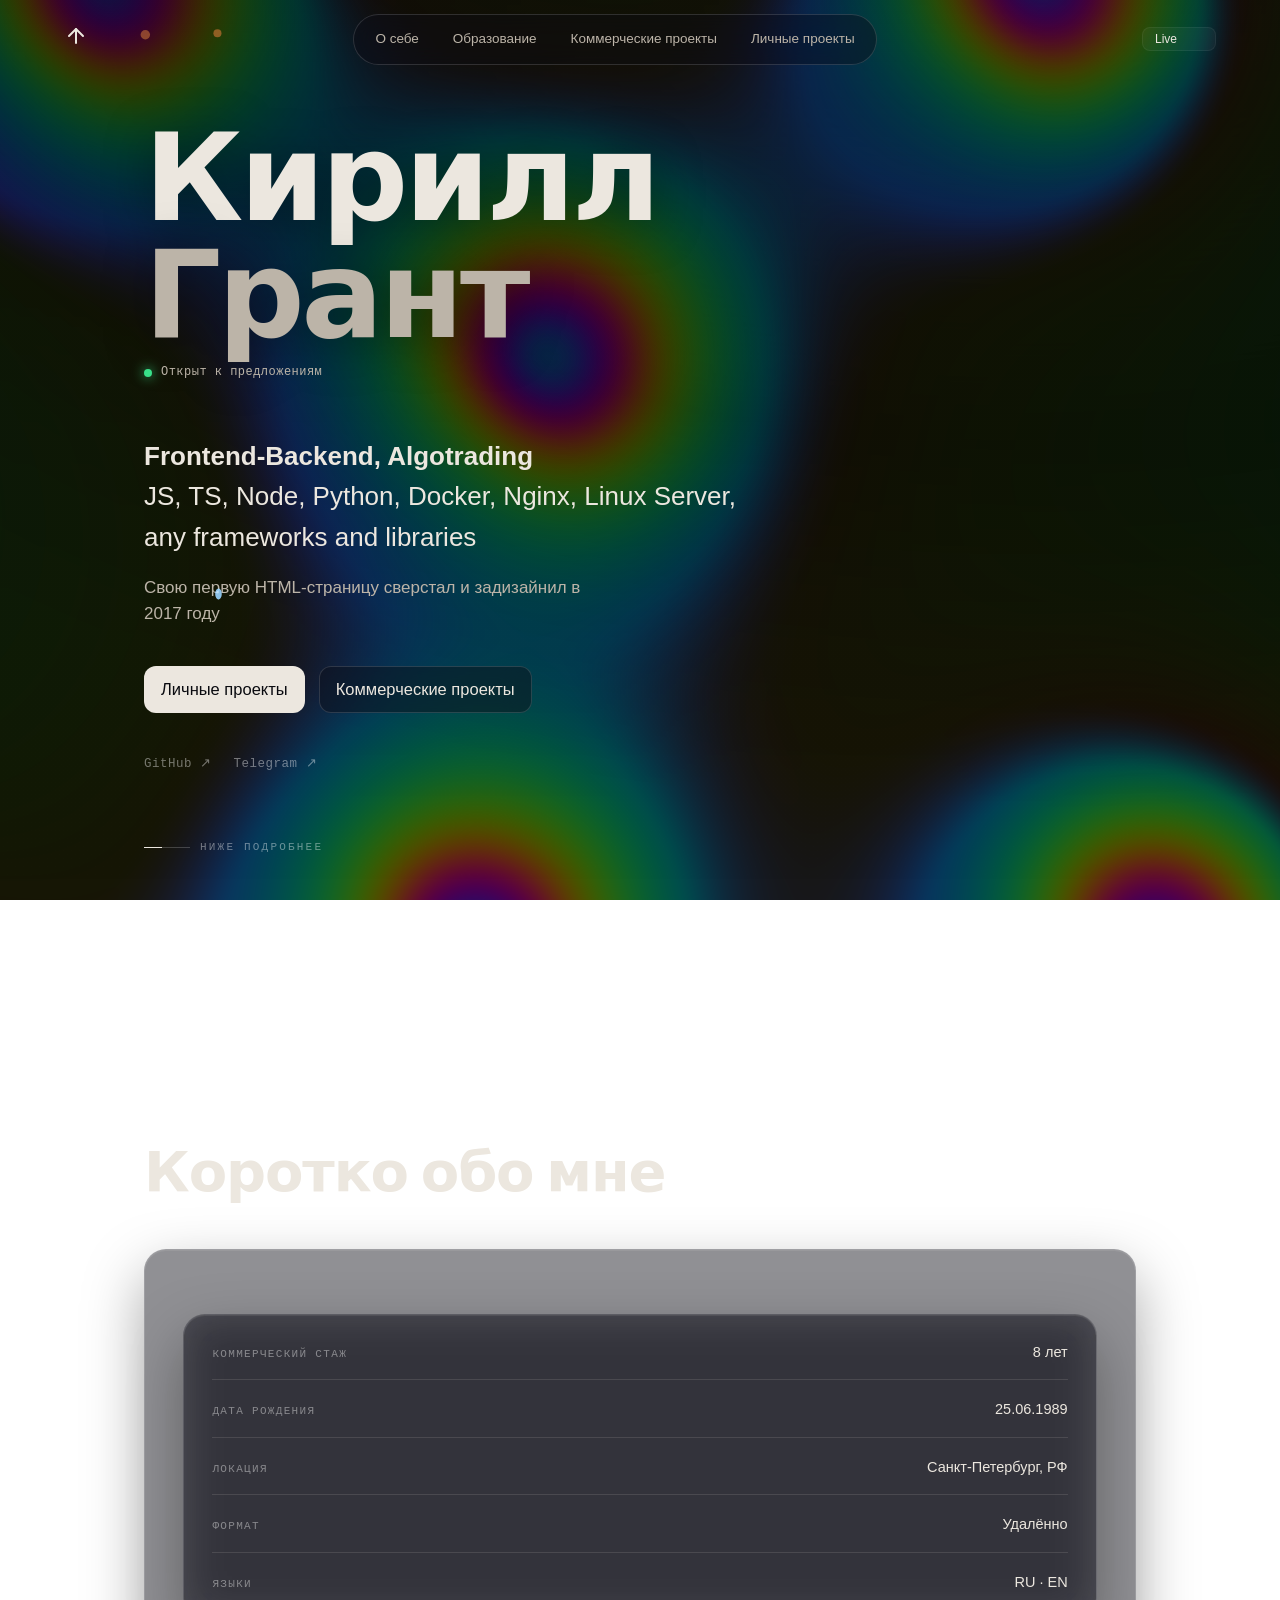
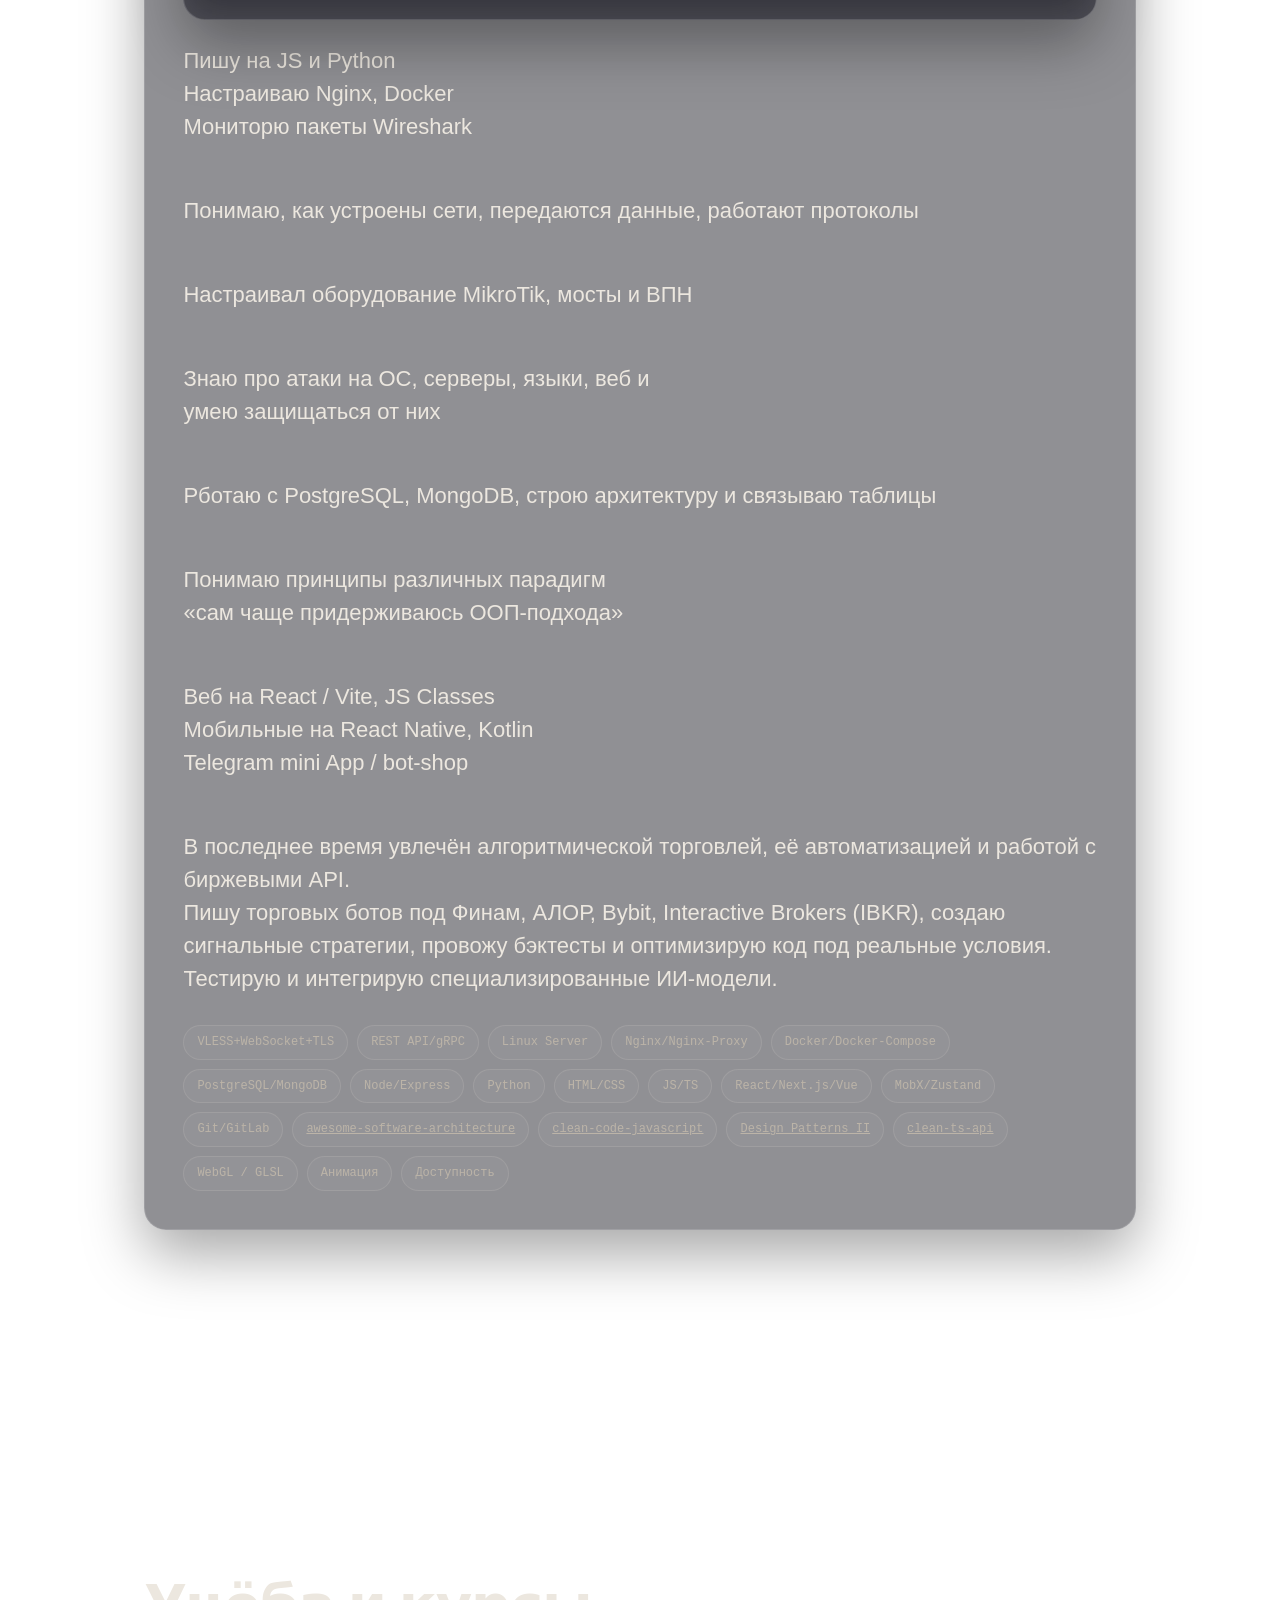
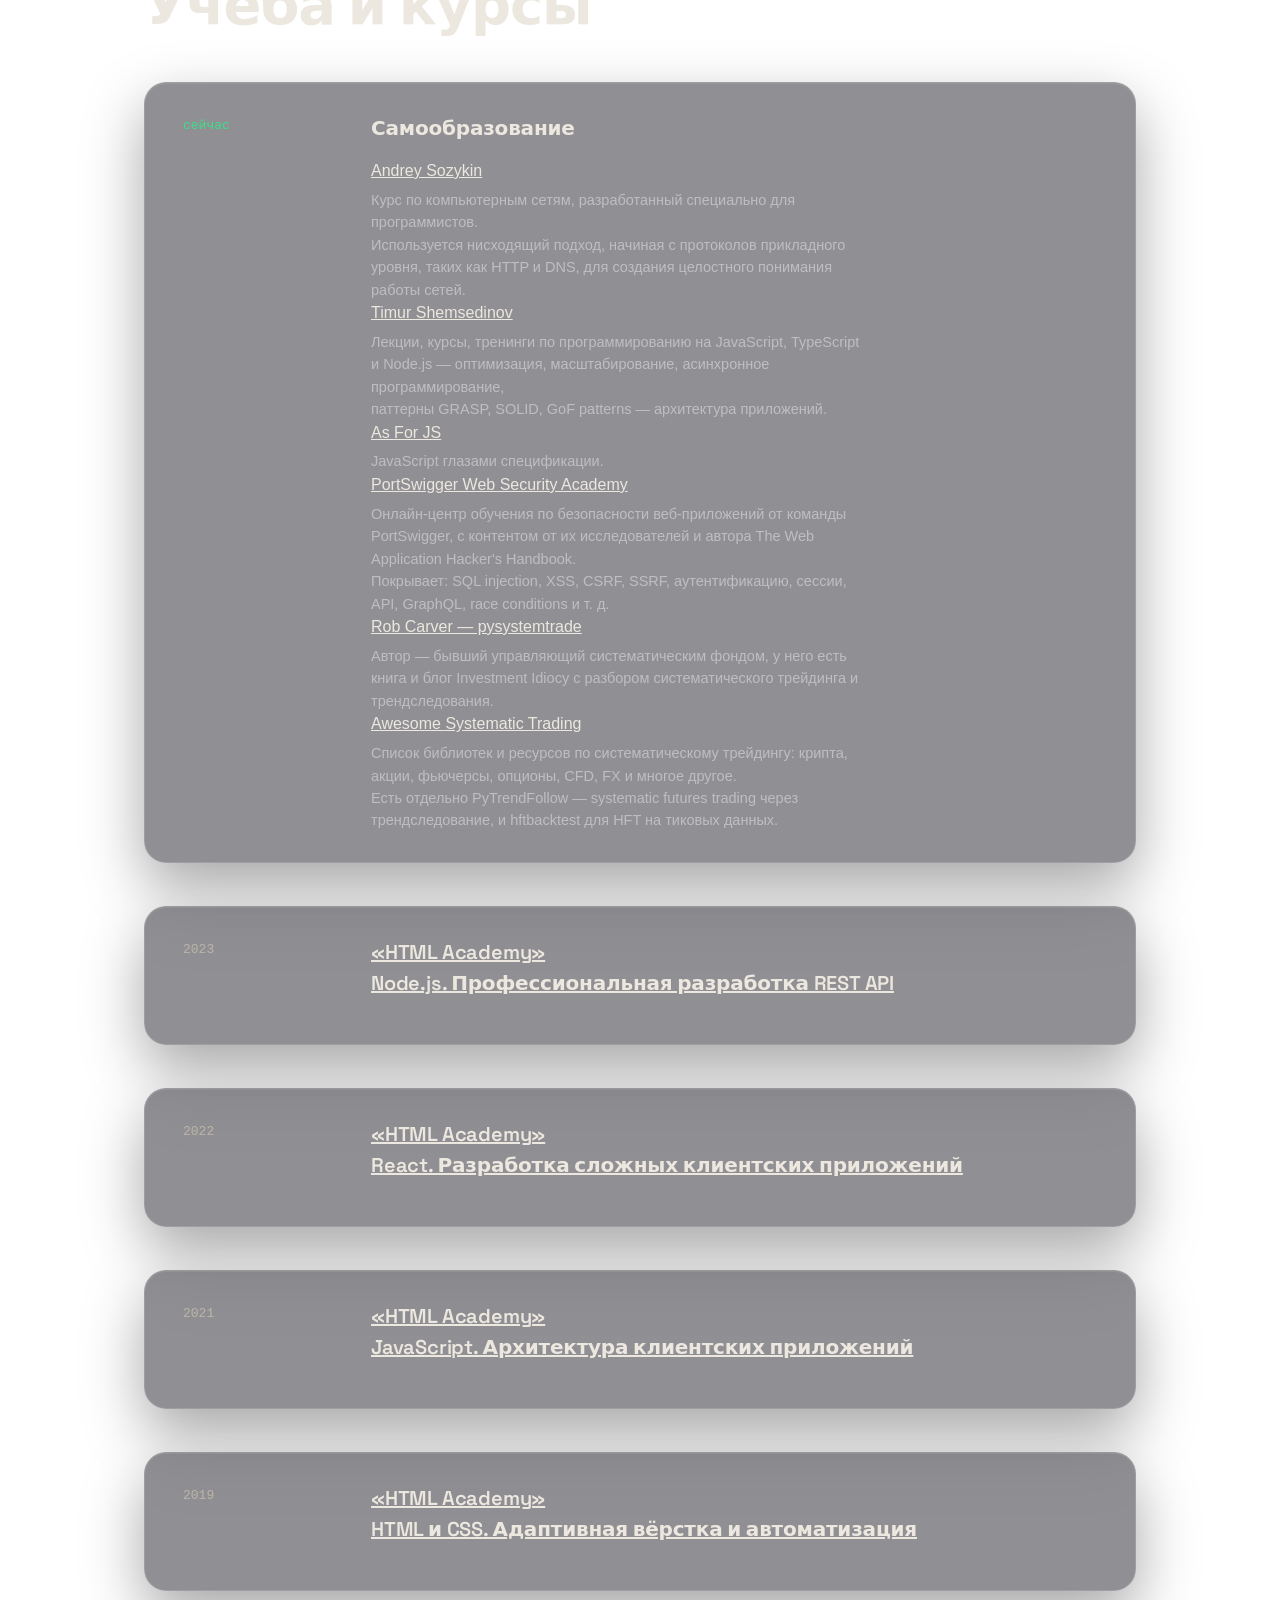
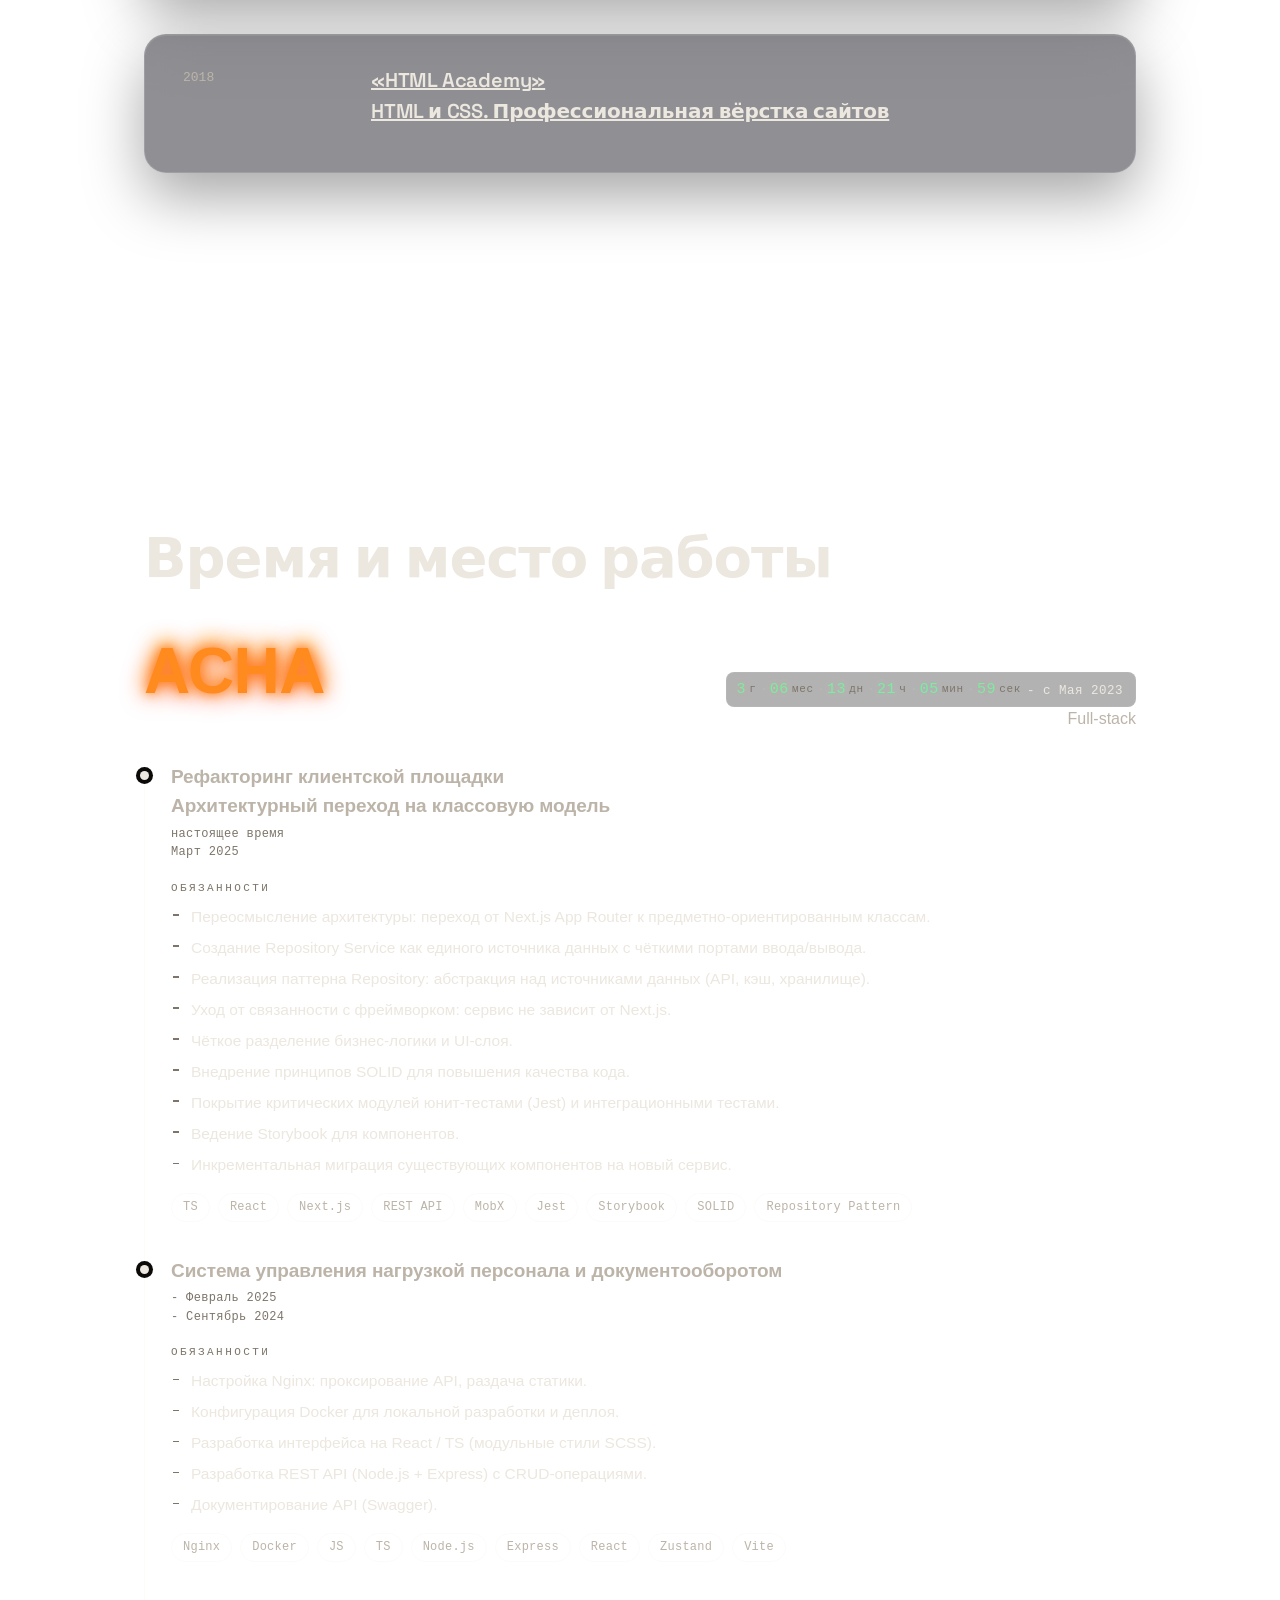
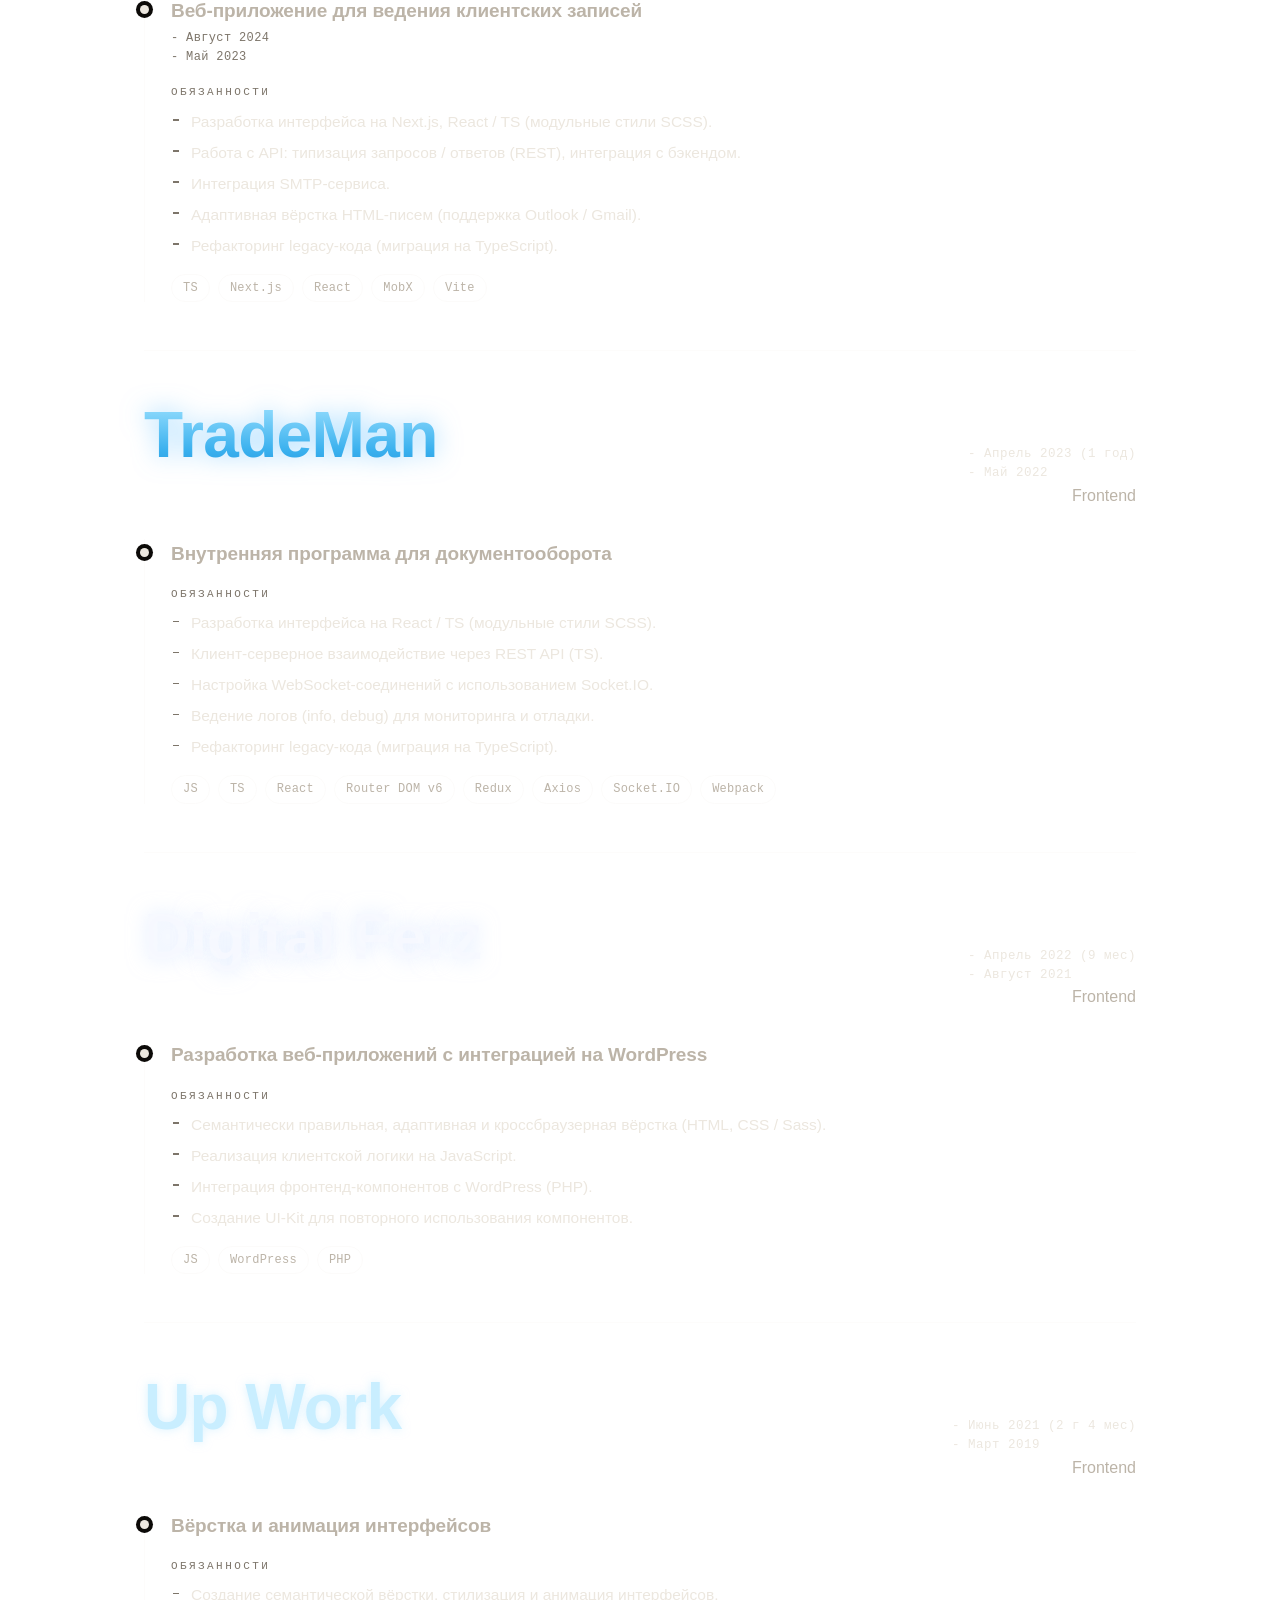
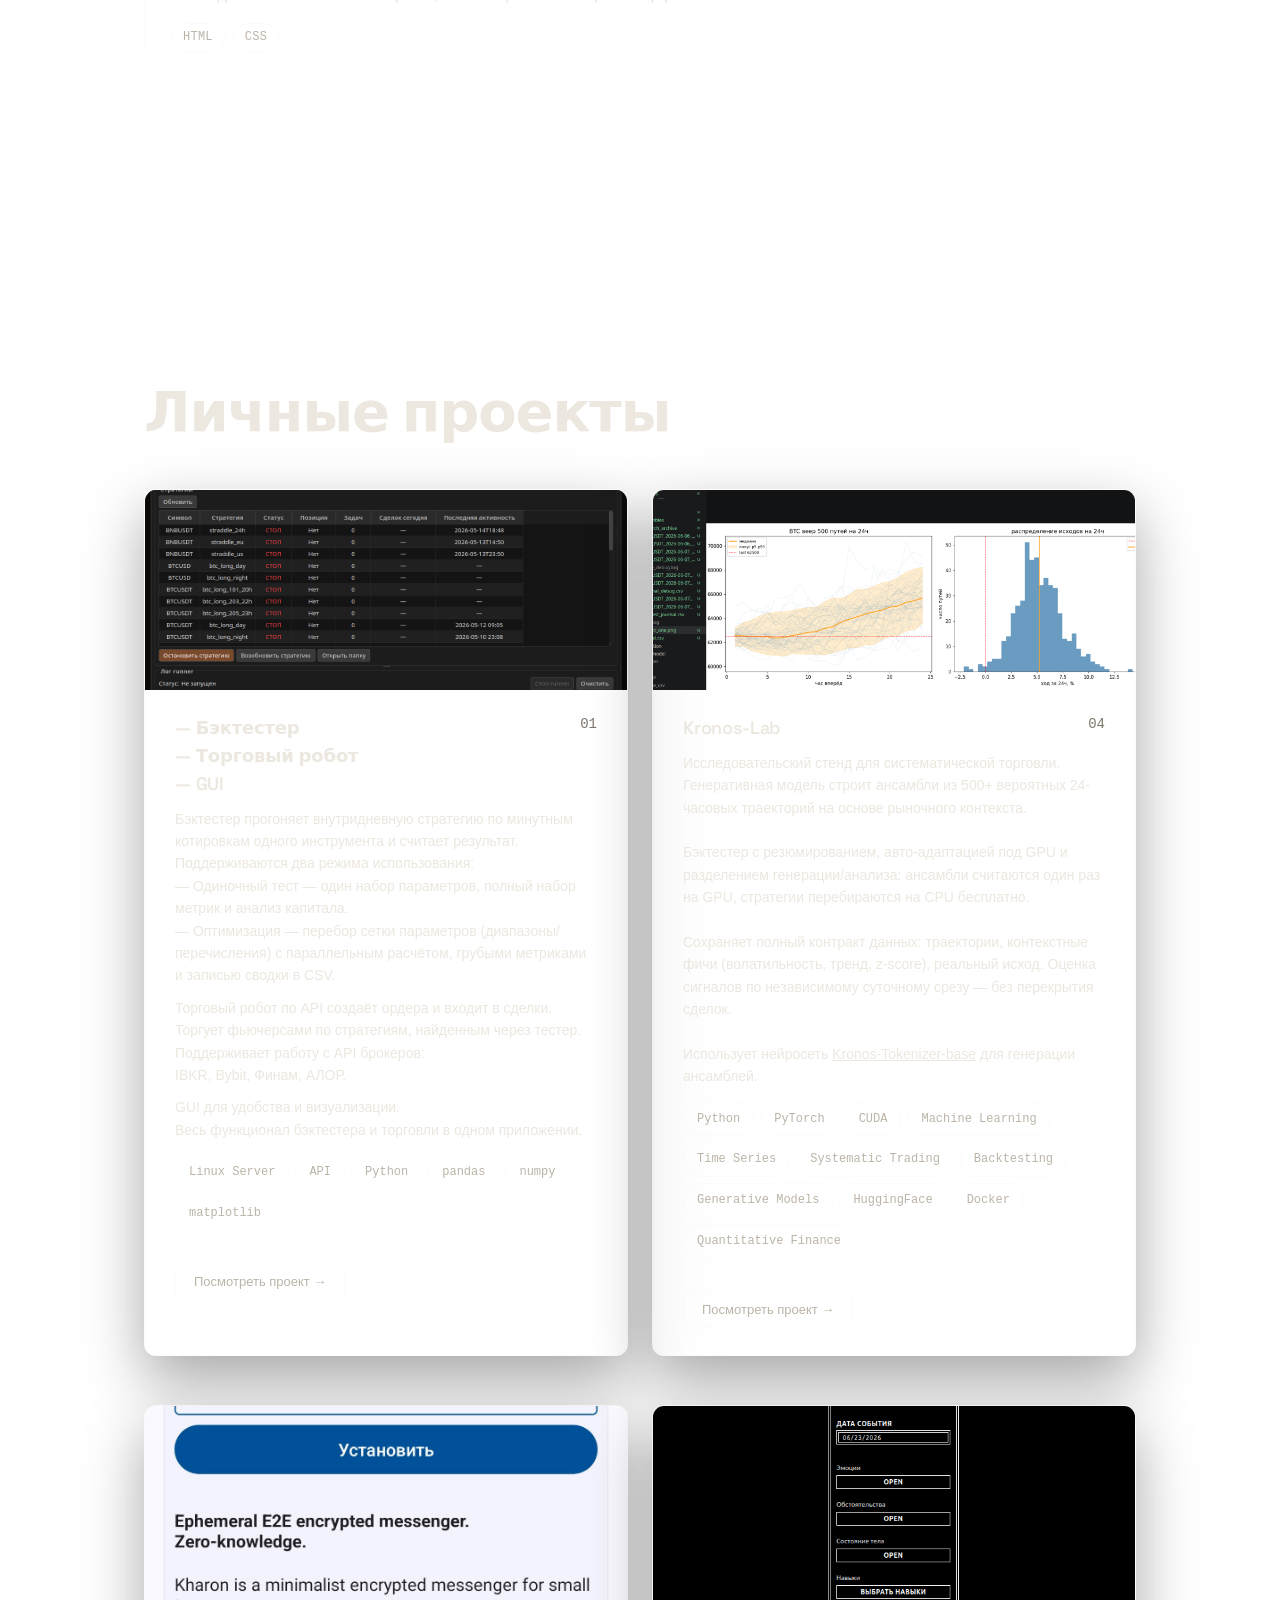
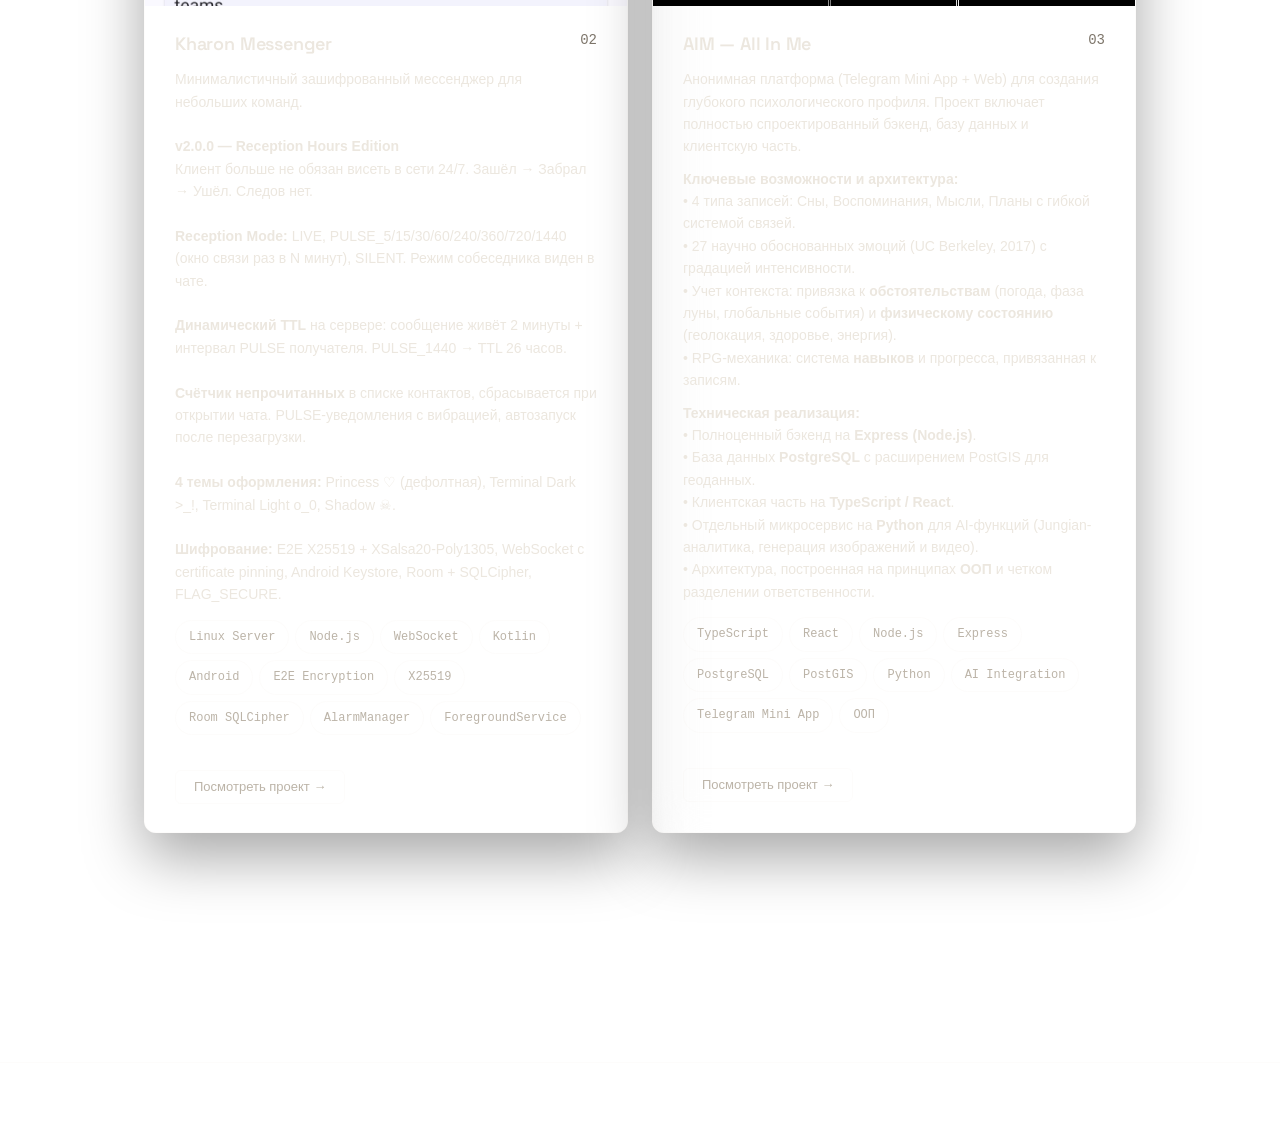
==== commit 005ab399: "process" ====
--- a/index.html
+++ b/index.html
@@ -168,7 +168,7 @@
 
           <div class="tags" aria-label="Навыки">
             <span class="tag">VLESS+WebSocket+TLS</span>
-            <span class="tag">REST API</span>
+            <span class="tag">REST API/gRPC</span>
             <span class="tag">Linux Server</span>
             <span class="tag">Nginx/Nginx-Proxy</span>
             <span class="tag">Docker/Docker-Compose</span>
